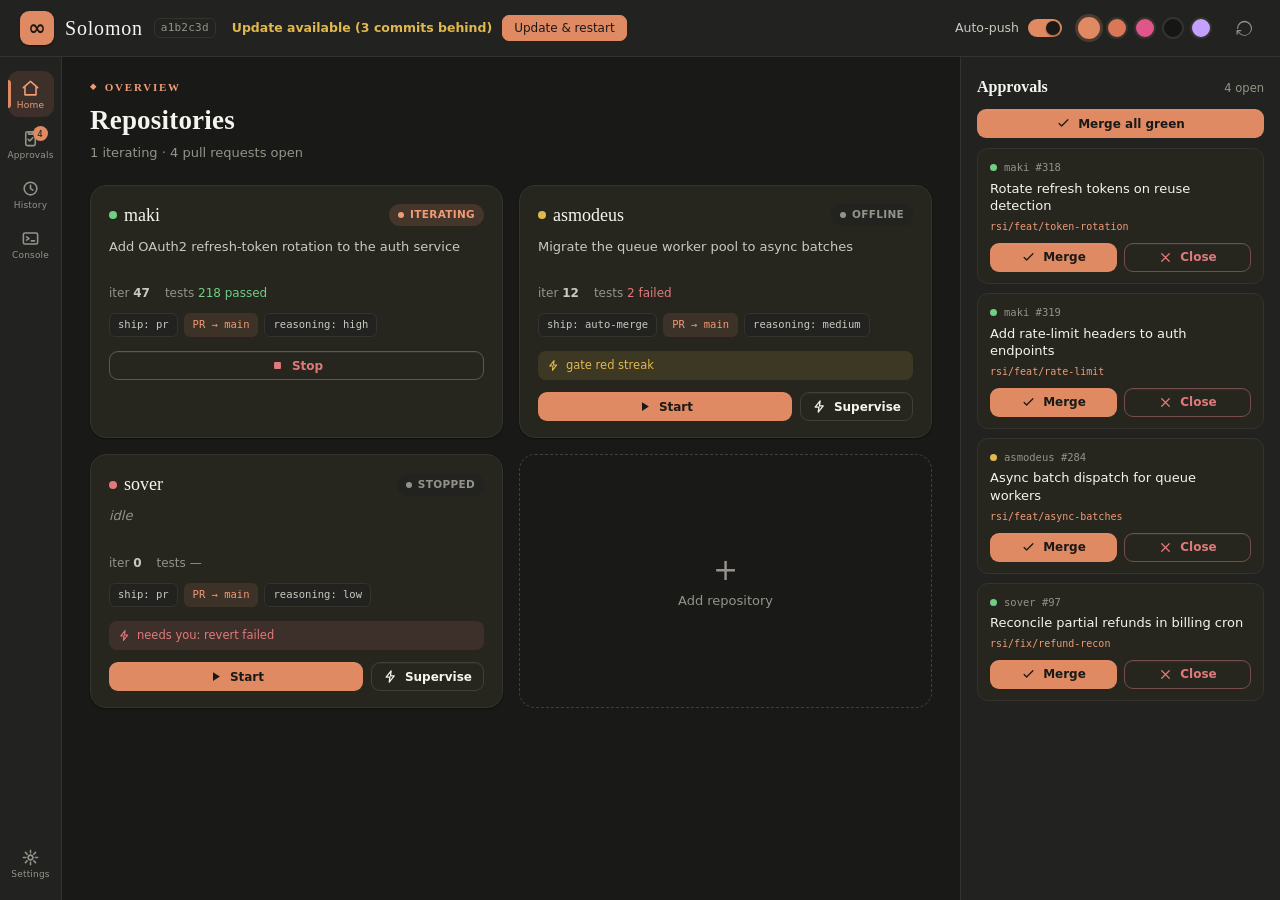
==== web/index.html @ 90e371c4 "feat: wire in-app source-rebuild updater into the dashboard Solomon already shipped updater.py / Sol" ====
<!DOCTYPE html>
<html lang="en">
<head>
  <meta charset="UTF-8" />
  <meta name="viewport" content="width=device-width, initial-scale=1.0" />
  <title>Solomon</title>
  <link rel="icon" href="assets/icon.png" />
  <link rel="stylesheet" href="styles.css" />
</head>
<body>
  <div id="app">
    <header class="topbar">
      <div class="brand">
        <span class="brand-mark">&#8734;</span>
        <span class="brand-name">Solomon</span>
        <span class="brand-ver" id="brandVer" title="Current version (git commit)"></span>
      </div>
      <div class="update-box" id="updateBox" hidden>
        <span class="update-msg" id="updateMsg">Up to date</span>
        <button class="update-btn" id="updateBtn" hidden>Update &amp; restart</button>
      </div>
      <div class="topbar-actions">
        <div class="ap-toggle">
          <span>Auto-push</span>
          <button class="switch" id="autoPush" title="Global auto-push gate" aria-label="Auto-push"><span class="knob"></span></button>
        </div>
        <div class="theme-row" id="themeRow"></div>
        <button class="icon-btn" id="refreshBtn" title="Refresh">
          <svg viewBox="0 0 256 256"><path fill="currentColor" d="M224 128a96 96 0 0 1-163.9 67.9L33.9 168H72a8 8 0 0 0 0-16H16a8 8 0 0 0-8 8v56a8 8 0 0 0 16 0v-36.7l27.1 27.1A112 112 0 1 0 16 128a8 8 0 0 0 16 0 96 96 0 0 1 192 0Z"/></svg>
        </button>
      </div>
    </header>

    <div class="shell" id="shell">
      <nav class="rail" id="rail"></nav>
      <main class="main" id="view">
        <div class="loading"><div class="spinner"></div>Loading Solomon…</div>
      </main>
      <aside class="dock" id="dock"></aside>
    </div>
  </div>
  <div class="toasts" id="toasts"></div>
  <script src="app.js"></script>
</body>
</html>
---- web/styles.css ----
/* Solomon — IDE-style control panel for cross-repo recursive self-improvement.
   Shares the Claude Design System tokens + 5 themes; brand mark is the infinity ∞. */
:root{
  --clay:#d97757; --clay-emph:#c6613f;
  --bg:#faf9f5; --bg-warm:#f0eee6; --card:#ffffff;
  --ink:#141413; --ink-2:#454442; --ink-3:#73726c;
  --line:#e7e6e1; --line-2:#dcdad2; --oncolor:#faf9f5;
  --success:#5db872; --warn:#d4a017; --danger:#c6613f;
  --r-sm:6px; --r:10px; --r-lg:16px;
  --shadow-sm:0 1px 2px 0 rgb(0 0 0 / .05);
  --shadow-md:0 4px 6px -1px rgb(0 0 0 / .08), 0 2px 4px -2px rgb(0 0 0 / .08);
  --shadow-lg:0 14px 28px -8px rgb(20 20 19 / .18), 0 4px 8px -4px rgb(20 20 19 / .1);
  --sans:ui-sans-serif, system-ui, -apple-system, "Segoe UI", Roboto, sans-serif;
  --serif:"Tiempos Headline","Hoefler Text","Iowan Old Style","Palatino Linotype",Palatino,Georgia,serif;
  --mono:ui-monospace,"Cascadia Code","Segoe UI Mono",Consolas,monospace;
  --ease:cubic-bezier(0,0,.2,1);
  --focus-ring:rgba(217,119,87,.16);
  --scrim:rgba(20,20,19,.34);
  --rail:62px; --dock:320px;
}
:root[data-theme="dark"]{
  --clay:#e08a63; --clay-emph:#ef9b76;
  --bg:#191917; --bg-warm:#222220; --card:#26261f;
  --ink:#f5f4ee; --ink-2:#cbc9bf; --ink-3:#959389;
  --line:#34332e; --line-2:#403f39; --oncolor:#191917;
  --success:#6fcf85; --warn:#e0b84d; --danger:#e07a7a;
  --focus-ring:rgba(224,138,99,.22); --scrim:rgba(0,0,0,.55);
  --shadow-sm:0 1px 2px 0 rgb(0 0 0 / .4);
  --shadow-md:0 4px 8px -2px rgb(0 0 0 / .5);
  --shadow-lg:0 16px 32px -10px rgb(0 0 0 / .6), 0 4px 10px -4px rgb(0 0 0 / .5);
}
:root[data-theme="sakura"]{
  --clay:#e0568a; --clay-emph:#cf3f78;
  --bg:#fff5f7; --bg-warm:#ffe7ee; --card:#ffffff;
  --ink:#3a2a30; --ink-2:#6b4a55; --ink-3:#9a7580;
  --line:#f6d8e0; --line-2:#efc6d3; --oncolor:#fff5f7;
  --success:#5db872; --warn:#d4a017; --danger:#d6457a;
  --focus-ring:rgba(224,86,138,.16); --scrim:rgba(58,42,48,.34);
}
:root[data-theme="ink"]{
  --clay:#161616; --clay-emph:#000000;
  --bg:#ffffff; --bg-warm:#f3f3f3; --card:#ffffff;
  --ink:#0a0a0a; --ink-2:#2b2b2b; --ink-3:#5f5f5f;
  --line:#d6d6d6; --line-2:#111111; --oncolor:#ffffff;
  --focus-ring:rgba(0,0,0,.18); --scrim:rgba(0,0,0,.42);
}
:root[data-theme="cyber"]{
  --clay:#c4a0ff; --clay-emph:#28f0ff;
  --bg:#0e0e16; --bg-warm:#15151f; --card:#181826;
  --ink:#e8e8f4; --ink-2:#b4befe; --ink-3:#7a7a9a;
  --line:#2a2a3c; --line-2:#3a3a54; --oncolor:#0e0e16;
  --success:#a6e3a1; --warn:#f9e2af; --danger:#f38ba8;
  --focus-ring:rgba(196,160,255,.28); --scrim:rgba(5,5,12,.6);
  --shadow-sm:0 1px 2px 0 rgb(0 0 0 / .5);
  --shadow-md:0 0 0 1px rgba(196,160,255,.12), 0 4px 10px -2px rgb(0 0 0 / .6);
  --shadow-lg:0 0 22px -4px rgba(196,160,255,.28), 0 14px 30px -10px rgb(0 0 0 / .7);
}

*{box-sizing:border-box}
html,body{margin:0;height:100%}
body{background:var(--bg); color:var(--ink); font-family:var(--sans); font-size:15px; line-height:1.5;
  -webkit-font-smoothing:antialiased; overflow:hidden}
button{font-family:inherit; cursor:pointer}
a{color:var(--clay); text-decoration:none}
a:hover{text-decoration:underline}
::-webkit-scrollbar{width:10px;height:10px}
::-webkit-scrollbar-thumb{background:var(--line-2); border-radius:20px; border:2px solid var(--bg)}
[hidden]{display:none !important}
#app{display:flex; flex-direction:column; height:100vh}

/* ---------- top bar ---------- */
.topbar{display:flex; align-items:center; justify-content:space-between; gap:16px;
  padding:11px 20px; border-bottom:1px solid var(--line); background:var(--bg-warm); flex:none}
.brand{display:flex; align-items:center; gap:11px}
.brand-mark{display:grid; place-items:center; width:34px; height:34px; border-radius:9px;
  background:var(--clay); color:var(--oncolor); font-size:21px; font-weight:600; line-height:1;
  box-shadow:var(--shadow-sm); font-family:var(--sans)}
.brand-name{font-family:var(--serif); font-size:20px; letter-spacing:.04em}
.brand-ver{font-family:var(--mono,monospace); font-size:11px; color:var(--ink-3); padding:1px 6px;
  border:1px solid var(--line); border-radius:6px; letter-spacing:.02em}
.brand-ver:empty{display:none}
.update-box{display:flex; align-items:center; gap:10px; margin-right:auto; font-size:12.5px; color:var(--ink-2)}
.update-box.avail .update-msg{color:var(--warn); font-weight:600}
.update-btn{font-size:12px; padding:5px 11px; border-radius:7px; border:1px solid var(--clay);
  background:var(--clay); color:var(--oncolor); cursor:pointer; transition:.15s var(--ease)}
.update-btn:hover{filter:brightness(1.06)}
.update-btn:disabled{opacity:.6; cursor:default}
.topbar-actions{display:flex; align-items:center; gap:16px}
.ap-toggle{display:flex; align-items:center; gap:9px; font-size:12.5px; color:var(--ink-2)}
.switch{width:34px; height:18px; border-radius:999px; background:var(--line-2); position:relative;
  transition:.16s var(--ease); border:none; padding:0}
.switch .knob{position:absolute; top:2px; left:2px; width:14px; height:14px; border-radius:50%;
  background:var(--card); transition:.16s var(--ease); box-shadow:var(--shadow-sm)}
.switch.on{background:var(--clay)}
.switch.on .knob{left:18px; background:var(--oncolor)}
.theme-row{display:flex; gap:6px}
.theme-chip{width:22px; height:22px; border-radius:50%; padding:0; border:2px solid var(--line);
  background:var(--sw,#888); transition:.15s var(--ease)}
.theme-chip:hover{transform:scale(1.08)}
.theme-chip.active{border-color:var(--clay); box-shadow:0 0 0 3px var(--focus-ring)}
.icon-btn{display:grid; place-items:center; width:32px; height:32px; border-radius:8px; border:1px solid transparent;
  background:transparent; color:var(--ink-3); transition:.15s var(--ease)}
.icon-btn:hover{color:var(--ink); background:var(--card); border-color:var(--line)}
.icon-btn svg{width:17px; height:17px}

/* ---------- shell: rail | main | dock ---------- */
.shell{flex:1; display:grid; grid-template-columns:var(--rail) minmax(0,1fr) var(--dock); min-height:0}
.shell.no-dock{grid-template-columns:var(--rail) minmax(0,1fr)}
.shell.no-dock .dock{display:none}

/* ---------- activity rail ---------- */
.rail{display:flex; flex-direction:column; align-items:center; gap:4px; padding:14px 0;
  background:var(--bg-warm); border-right:1px solid var(--line)}
.rail-item{position:relative; width:46px; height:46px; border-radius:11px; border:none; background:transparent;
  color:var(--ink-3); display:flex; flex-direction:column; align-items:center; justify-content:center; gap:2px;
  font-size:9px; letter-spacing:.02em; transition:.15s var(--ease)}
.rail-item svg{width:19px; height:19px}
.rail-item:hover{color:var(--ink); background:var(--card)}
.rail-item.active{color:var(--clay-emph); background:color-mix(in srgb, var(--clay) 14%, transparent)}
.rail-item.active::before{content:""; position:absolute; left:-0px; top:9px; bottom:9px; width:3px;
  border-radius:0 3px 3px 0; background:var(--clay)}
.rail-badge{position:absolute; top:5px; right:6px; min-width:15px; height:15px; padding:0 4px; border-radius:999px;
  background:var(--clay); color:var(--oncolor); font-family:var(--mono); font-size:9px; display:grid; place-items:center}
.rail-spacer{flex:1}

/* ---------- main / views ---------- */
.main{overflow-y:auto; padding:22px 28px 60px; position:relative}
.eyebrow{font-family:var(--serif); font-size:11px; font-weight:600; text-transform:uppercase;
  letter-spacing:.16em; color:var(--clay-emph); display:flex; align-items:center; gap:7px; margin:0 0 4px}
.eyebrow::before{content:"◆"; font-size:8px}
.view-title{font-family:var(--serif); font-size:27px; margin:0 0 3px; letter-spacing:.2px}
.view-sub{font-size:13px; color:var(--ink-3); margin:0 0 22px}
.loading{display:flex; align-items:center; gap:12px; color:var(--ink-3); padding:44px 0; justify-content:center}
.spinner{width:22px;height:22px;border-radius:50%;border:3px solid var(--line);border-top-color:var(--clay);
  animation:spin .8s linear infinite}
@keyframes spin{to{transform:rotate(360deg)}}
.empty{color:var(--ink-3); padding:30px 0; text-align:center}

/* ---------- repo cards ---------- */
.cards{display:grid; grid-template-columns:repeat(auto-fill, minmax(310px,1fr)); gap:16px}
.card{background:var(--card); border:1px solid var(--line); border-radius:var(--r-lg); padding:16px 18px;
  box-shadow:var(--shadow-sm); transition:.16s var(--ease); position:relative}
.card.clickable{cursor:pointer}
.card.clickable:hover{border-color:var(--line-2); box-shadow:var(--shadow-md); transform:translateY(-1px)}
.card-head{display:flex; align-items:center; justify-content:space-between; gap:10px; margin-bottom:9px}
.card-name{font-family:var(--serif); font-size:18px; display:flex; align-items:center; gap:7px}
.card-name .chev{color:var(--ink-3); font-size:13px}
.card-goal{font-size:13px; color:var(--ink-2); line-height:1.45; margin:0 0 13px; min-height:2.6em;
  display:-webkit-box; -webkit-line-clamp:2; -webkit-box-orient:vertical; overflow:hidden}
.card-goal.muted{color:var(--ink-3); font-style:italic}
.card-stats{display:flex; flex-wrap:wrap; gap:6px 15px; font-size:12px; color:var(--ink-3); margin-bottom:11px}
.card-stats b{color:var(--ink-2); font-variant-numeric:tabular-nums; font-weight:600}
.card-stats .green{color:var(--success)} .card-stats .red{color:var(--danger)}
.chips{display:flex; flex-wrap:wrap; gap:6px; margin-bottom:14px}
.chip{font-family:var(--mono); font-size:10.5px; padding:3px 8px; border-radius:6px; background:var(--bg-warm);
  color:var(--ink-2); border:1px solid var(--line); white-space:nowrap}
.chip.key{background:color-mix(in srgb, var(--clay) 12%, transparent); color:var(--clay-emph); border-color:transparent}
.card-foot{display:flex; gap:8px; align-items:center}
.add-card{display:flex; flex-direction:column; align-items:center; justify-content:center; gap:8px;
  border:1.5px dashed var(--line-2); background:transparent; color:var(--ink-3); border-radius:var(--r-lg);
  min-height:150px; cursor:pointer; transition:.15s var(--ease); font-size:13px}
.add-card:hover{border-color:var(--clay); color:var(--clay-emph)}
.add-card .plus{font-size:30px; line-height:1}

/* status pill */
.pill{font-size:10.5px; font-weight:600; padding:3px 9px; border-radius:999px; letter-spacing:.03em;
  text-transform:uppercase; display:inline-flex; align-items:center; gap:6px}
.pill::before{content:""; width:6px; height:6px; border-radius:50%; background:currentColor}
.pill.run{background:color-mix(in srgb, var(--clay) 16%, transparent); color:var(--clay-emph)}
.pill.slp{background:var(--bg-warm); color:var(--ink-3)}
.pill.err{background:color-mix(in srgb, var(--danger) 16%, transparent); color:var(--danger)}
.pill.grey{background:var(--bg-warm); color:var(--ink-3)}

/* ---------- buttons (refined, slightly inset) ---------- */
.btn{border:1px solid var(--line-2); background:var(--card); color:var(--ink); font-weight:550; font-size:13px;
  padding:8px 15px; border-radius:9px; transition:.13s var(--ease); display:inline-flex; align-items:center;
  justify-content:center; gap:7px; box-shadow:inset 0 1px 0 rgb(255 255 255 / .04)}
.btn svg{width:15px; height:15px}
.btn:hover:not(:disabled){border-color:var(--ink-3); background:var(--bg-warm)}
.btn:active:not(:disabled){transform:translateY(1px)}
.btn:disabled{opacity:.42; cursor:default}
.btn.accent{background:var(--clay); color:var(--oncolor); border-color:transparent}
.btn.accent:hover:not(:disabled){background:var(--clay-emph)}
.btn.danger{color:var(--danger); border-color:color-mix(in srgb, var(--danger) 38%, var(--line))}
.btn.danger:hover:not(:disabled){background:color-mix(in srgb, var(--danger) 12%, transparent)}
.btn.ghost{border-color:transparent; background:transparent; color:var(--ink-3)}
.btn.ghost:hover:not(:disabled){background:var(--bg-warm); color:var(--ink)}
.btn.sm{padding:6px 11px; font-size:12px}
.btn.grow{flex:1}

/* ---------- inputs ---------- */
.input,.select,.textarea{font-family:var(--sans); font-size:13px; color:var(--ink); background:var(--bg-warm);
  border:1px solid var(--line); border-radius:8px; padding:8px 11px; width:100%}
.input:focus,.select:focus,.textarea:focus{outline:none; border-color:var(--clay); box-shadow:0 0 0 3px var(--focus-ring)}
.textarea{font-family:var(--mono); font-size:12.5px; line-height:1.6; resize:vertical; min-height:240px}

/* ---------- approvals dock + rows ---------- */
.dock{border-left:1px solid var(--line); background:var(--bg-warm); display:flex; flex-direction:column; min-height:0}
.dock-head{display:flex; align-items:baseline; justify-content:space-between; padding:18px 16px 10px}
.dock-head h3{font-family:var(--serif); font-size:16px; margin:0}
.dock-head .count{font-size:11.5px; color:var(--ink-3)}
.dock-actions{padding:0 16px 10px}
.dock-list{overflow-y:auto; padding:0 16px 18px; display:flex; flex-direction:column; gap:9px}
.pr{background:var(--card); border:1px solid var(--line); border-radius:11px; padding:11px 12px}
.pr-top{display:flex; align-items:center; gap:7px; font-family:var(--mono); font-size:10.5px; color:var(--ink-3); margin-bottom:4px}
.check{width:7px; height:7px; border-radius:50%; flex:none}
.check.success{background:var(--success)} .check.pending{background:var(--warn)}
.check.failure{background:var(--danger)} .check.none{background:var(--ink-3)}
.pr-title{font-size:13px; color:var(--ink); line-height:1.35; margin-bottom:4px}
.pr-branch{font-family:var(--mono); font-size:10px; color:var(--clay-emph); margin-bottom:9px}
.pr-acts{display:flex; gap:7px}

/* ---------- approvals full view ---------- */
.appr-grid{display:grid; grid-template-columns:minmax(280px,360px) 1fr; gap:18px; align-items:start}
.appr-list{display:flex; flex-direction:column; gap:9px}
.appr-list .pr.sel{border-color:var(--clay); box-shadow:0 0 0 2px var(--focus-ring)}
.diff{background:var(--card); border:1px solid var(--line); border-radius:var(--r); overflow:hidden}
.diff-head{padding:10px 14px; border-bottom:1px solid var(--line); font-family:var(--mono); font-size:12px; color:var(--ink-2)}
.diff-body{font-family:var(--mono); font-size:12px; line-height:1.55; padding:10px 0; max-height:62vh; overflow:auto}
.diff-body .ln{padding:0 14px; white-space:pre-wrap; word-break:break-word}
.diff-body .add{background:color-mix(in srgb, var(--success) 14%, transparent); color:var(--ink)}
.diff-body .del{background:color-mix(in srgb, var(--danger) 14%, transparent); color:var(--ink)}
.diff-body .hh{color:var(--ink-3)}

/* ---------- history timeline + trend ---------- */
.trend{background:var(--card); border:1px solid var(--line); border-radius:var(--r); padding:14px 16px; margin-bottom:20px}
.trend h4{margin:0 0 10px; font-size:12px; color:var(--ink-3); text-transform:uppercase; letter-spacing:.08em; font-weight:600}
.timeline{display:flex; flex-direction:column; gap:2px}
.tl{display:flex; gap:13px; padding:9px 0; border-bottom:1px solid var(--line)}
.tl-dot{width:9px; height:9px; border-radius:50%; margin-top:5px; flex:none}
.tl-dot.shipped{background:var(--success)} .tl-dot.reverted{background:var(--danger)}
.tl-dot.noop{background:var(--ink-3)} .tl-dot.stopped{background:var(--warn)} .tl-dot.error{background:var(--danger)}
.tl-main{flex:1; min-width:0}
.tl-status{font-size:13px; color:var(--ink); font-weight:550; text-transform:capitalize}
.tl-sum{font-size:12px; color:var(--ink-3); margin-top:2px; line-height:1.45}
.tl-meta{font-family:var(--mono); font-size:10.5px; color:var(--ink-3); margin-top:4px; display:flex; gap:10px; flex-wrap:wrap}

/* ---------- console ---------- */
.console{background:#121211; border:1px solid var(--line); border-radius:var(--r); padding:14px 16px;
  font-family:var(--mono); font-size:12px; line-height:1.65; height:70vh; overflow:auto; position:relative}
:root[data-theme="ink"] .console,:root[data-theme="sakura"] .console{background:var(--bg-warm)}
.console .cl{color:var(--ink-2); white-space:pre-wrap; word-break:break-word}
.console-pick{margin-bottom:14px; max-width:280px}

/* ---------- settings ---------- */
.set-sec{background:var(--card); border:1px solid var(--line); border-radius:var(--r); padding:16px 18px; margin-bottom:16px; max-width:640px}
.set-sec h4{font-family:var(--serif); margin:0 0 4px; font-size:15px}
.set-sec p{font-size:12.5px; color:var(--ink-3); margin:0 0 13px}
.set-row{display:flex; gap:9px; align-items:center; margin-bottom:9px}
.set-row label{font-size:12.5px; color:var(--ink-2); width:130px; flex:none}

/* ---------- workspace drawer ---------- */
.ws-scrim{position:fixed; inset:0; background:var(--scrim); z-index:50; display:flex; justify-content:center;
  align-items:center; padding:4vh 4vw; animation:fade .16s var(--ease); backdrop-filter:blur(8px)}
@keyframes fade{from{opacity:0}to{opacity:1}}
.ws{background:var(--bg); width:92vw; max-width:1480px; height:88vh; display:flex; flex-direction:column;
  border:1px solid var(--line-2); border-radius:24px; overflow:hidden; box-shadow:var(--shadow-lg);
  animation:workspace-in .2s var(--ease)}
@keyframes workspace-in{from{transform:translateY(14px) scale(.985);opacity:.65}to{transform:none;opacity:1}}
.global-workspace .ws-body{padding:24px 28px 36px}
.app-test-grid{display:grid;grid-template-columns:minmax(0,1fr) 320px;gap:16px;min-height:480px}
.app-test-viewport{position:relative;background:#0b0b0b;border:1px solid var(--line);border-radius:14px;overflow:hidden;min-height:440px;display:grid;place-items:center}
.app-test-viewport img{width:100%;height:100%;object-fit:contain;display:block}
.app-test-cursor{position:absolute;width:16px;height:16px;border:2px solid var(--clay);border-radius:50%;transform:translate(-50%,-50%);pointer-events:none;box-shadow:0 0 0 5px color-mix(in srgb,var(--clay) 22%,transparent)}
.app-test-side{display:flex;flex-direction:column;gap:12px;min-width:0}
.app-test-meta,.app-test-events{background:var(--card);border:1px solid var(--line);border-radius:12px;padding:12px}
.app-test-events{font-family:var(--mono);font-size:11px;line-height:1.55;overflow:auto;max-height:410px}
@media(max-width:760px){.ws-scrim{padding:0}.ws{width:100vw;height:100vh;max-width:none;border-radius:0;border:none}.app-test-grid{grid-template-columns:1fr}.app-test-side{min-height:220px}}
.ws-head{display:flex; align-items:center; justify-content:space-between; gap:12px; padding:16px 20px; border-bottom:1px solid var(--line)}
.ws-title{font-family:var(--serif); font-size:20px; display:flex; align-items:center; gap:10px}
.ws-goal-wrap{padding:16px 20px; border-bottom:1px solid var(--line); background:var(--bg-warm)}
.ws-goal-k{font-family:var(--serif); font-size:10.5px; text-transform:uppercase; letter-spacing:.14em; color:var(--clay-emph); margin-bottom:5px}
.ws-goal{font-size:16px; color:var(--ink); line-height:1.4}
.ws-sub{font-family:var(--mono); font-size:11px; color:var(--ink-3); margin-top:7px; display:flex; flex-wrap:wrap; gap:4px 12px}
.ws-tabs{display:flex; gap:2px; padding:0 14px; border-bottom:1px solid var(--line); flex:none}
.ws-tab{border:none; background:transparent; color:var(--ink-3); font-size:12.5px; font-weight:550; padding:11px 12px;
  border-bottom:2px solid transparent; transition:.13s var(--ease)}
.ws-tab:hover{color:var(--ink)}
.ws-tab.active{color:var(--clay-emph); border-bottom-color:var(--clay)}
.ws-body{flex:1; overflow-y:auto; padding:18px 20px}
.ws-foot{display:flex; align-items:center; gap:9px; padding:13px 20px; border-top:1px solid var(--line); flex:none; flex-wrap:wrap}
.ws-foot .spacer{flex:1}
.cfg-grid{display:grid; grid-template-columns:1fr 1fr; gap:12px 14px}
.cfg-field{display:flex; flex-direction:column; gap:5px}
.cfg-field.full{grid-column:1 / -1}
.cfg-field label{font-size:11.5px; color:var(--ink-3); font-weight:600; text-transform:uppercase; letter-spacing:.05em}
.contract-note{font-size:12px; color:var(--ink-3); margin:0 0 10px}

/* ---------- command palette ---------- */
.palette-scrim{position:fixed; inset:0; background:var(--scrim); z-index:60; display:flex; justify-content:center; align-items:flex-start; padding-top:14vh}
.palette{width:min(560px,92vw); background:var(--card); border:1px solid var(--line-2); border-radius:var(--r-lg); box-shadow:var(--shadow-lg); overflow:hidden}
.palette input{width:100%; border:none; border-bottom:1px solid var(--line); background:transparent; color:var(--ink); font-size:15px; padding:15px 18px; outline:none}
.palette-list{max-height:50vh; overflow-y:auto; padding:6px}
.palette-item{display:flex; align-items:center; gap:10px; padding:9px 12px; border-radius:8px; font-size:13px; cursor:pointer; color:var(--ink-2)}
.palette-item .pk{font-family:var(--mono); font-size:10px; color:var(--ink-3); margin-left:auto}
.palette-item.sel,.palette-item:hover{background:var(--bg-warm); color:var(--ink)}

/* ---------- onboarding ---------- */
.onboard{max-width:560px; margin:30px auto; position:relative; z-index:1}
.onboard h2{font-family:var(--serif); font-size:24px; margin:0 0 6px}
.onboard p.lead{font-size:14px; color:var(--ink-3); margin:0 0 24px}
.step{display:flex; gap:14px; align-items:flex-start; background:var(--card); border:1px solid var(--line);
  border-radius:var(--r); padding:15px 17px; margin-bottom:12px}
.step.done{opacity:.6}
.step-num{width:26px; height:26px; border-radius:50%; flex:none; display:grid; place-items:center; font-size:13px; font-weight:600;
  background:color-mix(in srgb, var(--clay) 16%, transparent); color:var(--clay-emph)}
.step.done .step-num{background:var(--success); color:var(--oncolor)}
.step-main{flex:1}
.step-main h4{margin:0 0 3px; font-size:14px}
.step-main p{margin:0 0 10px; font-size:12.5px; color:var(--ink-3)}
.step-row{display:flex; gap:8px; align-items:center}
.watermark{position:absolute; right:2%; top:50%; transform:translateY(-50%); font-size:340px; line-height:1;
  color:var(--ink); opacity:.025; pointer-events:none; user-select:none; z-index:0; font-family:var(--sans)}

/* ---------- toasts ---------- */
.toasts{position:fixed; left:50%; bottom:26px; transform:translateX(-50%); z-index:80; display:flex; flex-direction:column; gap:8px; align-items:center}
.toast{background:var(--ink); color:var(--bg); font-size:13px; padding:10px 17px; border-radius:999px; box-shadow:var(--shadow-lg); animation:pop .22s var(--ease); max-width:80vw}
.toast.err{background:var(--danger); color:#fff}
.toast.ok{background:var(--success); color:var(--oncolor)}
@keyframes pop{from{transform:translateY(8px); opacity:0}to{transform:none; opacity:1}}

/* ---------- confirm dialog ---------- */
.confirm-scrim{position:fixed; inset:0; background:var(--scrim); z-index:70; display:grid; place-items:center}
.confirm{background:var(--card); border:1px solid var(--line-2); border-radius:var(--r-lg); box-shadow:var(--shadow-lg); padding:20px 22px; width:min(420px,92vw)}
.confirm h4{font-family:var(--serif); margin:0 0 8px; font-size:17px}
.confirm p{font-size:13px; color:var(--ink-2); margin:0 0 18px; line-height:1.5}
.confirm-acts{display:flex; gap:9px; justify-content:flex-end}

.banner{display:flex; align-items:center; gap:11px; padding:12px 16px; border-radius:var(--r); margin-bottom:16px;
  background:color-mix(in srgb, var(--warn) 13%, var(--card)); border:1px solid color-mix(in srgb, var(--warn) 38%, var(--line));
  color:var(--ink-2); font-size:13px}
.banner code{font-family:var(--mono); font-size:12px; background:var(--bg-warm); padding:2px 6px; border-radius:5px; color:var(--ink)}

/* ---------- supervisor health ---------- */
.hdot{display:inline-block; width:8px; height:8px; border-radius:50%; background:var(--ink-3); flex:none}
.hdot.ok{background:var(--success)}
.hdot.warn{background:var(--warn)}
.hdot.err{background:var(--danger)}
.pill.warn{background:color-mix(in srgb, var(--warn) 18%, transparent); color:var(--warn)}
.pill.ok{background:color-mix(in srgb, var(--success) 16%, transparent); color:var(--success)}
.sup-note{display:flex; align-items:center; gap:6px; font-size:11.5px; margin:0 0 12px; padding:6px 9px; border-radius:8px}
.sup-note svg{width:13px; height:13px; flex:none}
.sup-note.warn{background:color-mix(in srgb, var(--warn) 12%, transparent); color:var(--warn)}
.sup-note.err{background:color-mix(in srgb, var(--danger) 12%, transparent); color:var(--danger)}
.esc-banner{margin:0 20px; padding:13px 16px; border-radius:var(--r); background:color-mix(in srgb, var(--danger) 12%, var(--card)); border:1px solid color-mix(in srgb, var(--danger) 42%, var(--line))}
.esc-h{display:flex; align-items:center; gap:8px; font-weight:600; font-size:13.5px; color:var(--danger)}
.esc-ev{font-size:12.5px; color:var(--ink-2); margin:6px 0 8px}
.esc-steps{font-family:var(--mono); font-size:11.5px; background:var(--bg-warm); border:1px solid var(--line); border-radius:8px; padding:9px 11px; margin:0 0 10px; white-space:pre-wrap; color:var(--ink-2); overflow-x:auto}
.ai-fix{display:inline-flex; align-items:center; gap:5px; font-size:11.5px; color:var(--ink-3)}
.ai-fix input{accent-color:var(--clay)}
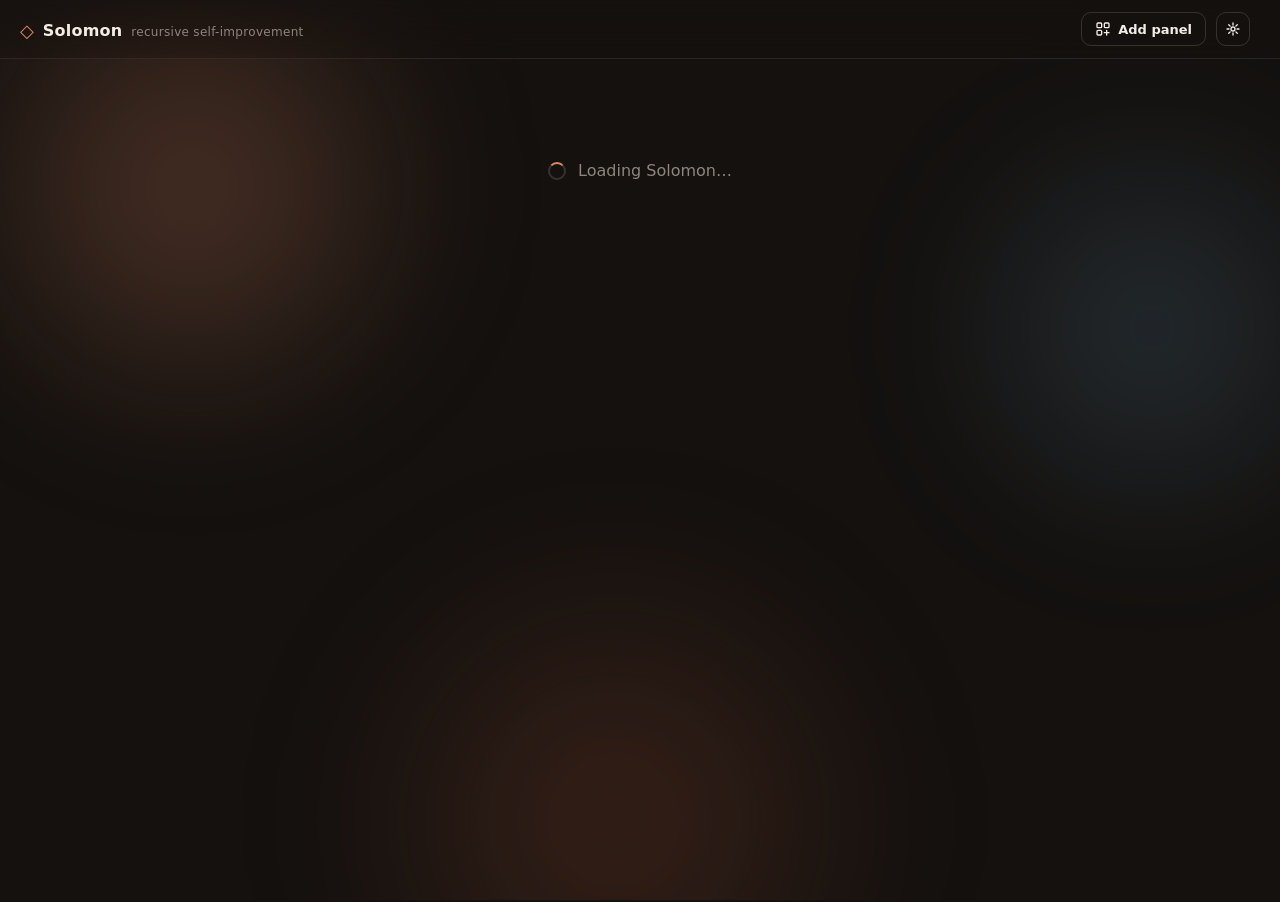
==== commit b9c2cd5c: "solomon: glassmorphic panel dashboard + stripped controls + pipeline token trim web/{index.html,app." ====
--- a/web/index.html
+++ b/web/index.html
@@ -1,5 +1,5 @@
 <!DOCTYPE html>
-<html lang="en">
+<html lang="en" data-theme="dusk">
 <head>
   <meta charset="UTF-8" />
   <meta name="viewport" content="width=device-width, initial-scale=1.0" />
@@ -8,38 +8,40 @@
   <link rel="stylesheet" href="styles.css" />
 </head>
 <body>
-  <div id="app">
-    <header class="topbar">
-      <div class="brand">
-        <span class="brand-mark">&#8734;</span>
-        <span class="brand-name">Solomon</span>
-        <span class="brand-ver" id="brandVer" title="Current version (git commit)"></span>
-      </div>
-      <div class="update-box" id="updateBox" hidden>
-        <span class="update-msg" id="updateMsg">Up to date</span>
-        <button class="update-btn" id="updateBtn" hidden>Update &amp; restart</button>
-      </div>
-      <div class="topbar-actions">
-        <div class="ap-toggle">
-          <span>Auto-push</span>
-          <button class="switch" id="autoPush" title="Global auto-push gate" aria-label="Auto-push"><span class="knob"></span></button>
-        </div>
-        <div class="theme-row" id="themeRow"></div>
-        <button class="icon-btn" id="refreshBtn" title="Refresh">
-          <svg viewBox="0 0 256 256"><path fill="currentColor" d="M224 128a96 96 0 0 1-163.9 67.9L33.9 168H72a8 8 0 0 0 0-16H16a8 8 0 0 0-8 8v56a8 8 0 0 0 16 0v-36.7l27.1 27.1A112 112 0 1 0 16 128a8 8 0 0 0 16 0 96 96 0 0 1 192 0Z"/></svg>
-        </button>
-      </div>
-    </header>
+  <!-- aurora backdrop: soft drifting glows behind the frosted glass -->
+  <div class="aurora" aria-hidden="true"><span></span><span></span><span></span></div>
 
-    <div class="shell" id="shell">
-      <nav class="rail" id="rail"></nav>
-      <main class="main" id="view">
-        <div class="loading"><div class="spinner"></div>Loading Solomon…</div>
-      </main>
-      <aside class="dock" id="dock"></aside>
+  <header class="topbar">
+    <div class="brand">
+      <span class="brand-mark">&#9671;</span>
+      <span class="brand-name">Solomon</span>
+      <span class="brand-sub">recursive self-improvement</span>
     </div>
-  </div>
-  <div class="toasts" id="toasts"></div>
+    <div class="topbar-actions">
+      <button id="addPanel" class="btn ghost" title="Add a panel to your workspace">
+        <svg viewBox="0 0 24 24" class="ic"><rect x="3" y="3" width="7" height="7" rx="1.5"/><rect x="14" y="3" width="7" height="7" rx="1.5"/><rect x="3" y="14" width="7" height="7" rx="1.5"/><path d="M17.5 14v7M14 17.5h7"/></svg>
+        <span>Add panel</span>
+      </button>
+      <button id="openSettings" class="btn ghost icon-only" title="Settings">
+        <svg viewBox="0 0 24 24" class="ic"><circle cx="12" cy="12" r="3"/><path d="M12 3v3M12 18v3M3 12h3M18 12h3M5.6 5.6l2.1 2.1M16.3 16.3l2.1 2.1M18.4 5.6l-2.1 2.1M7.7 16.3l-2.1 2.1"/></svg>
+      </button>
+      <span id="version" class="version" title="Solomon build"></span>
+    </div>
+  </header>
+
+  <main id="workspace" class="workspace">
+    <div class="boot"><div class="spinner"></div><span>Loading Solomon…</span></div>
+  </main>
+
+  <!-- add-panel popover -->
+  <div id="bento" class="bento hidden"></div>
+
+  <!-- settings slide-over -->
+  <div id="settingsScrim" class="scrim hidden"></div>
+  <aside id="settings" class="drawer hidden"></aside>
+
+  <div id="toasts" class="toasts"></div>
+
   <script src="app.js"></script>
 </body>
 </html>
--- a/web/styles.css
+++ b/web/styles.css
@@ -1,350 +1,281 @@
-/* Solomon — IDE-style control panel for cross-repo recursive self-improvement.
-   Shares the Claude Design System tokens + 5 themes; brand mark is the infinity ∞. */
-:root{
-  --clay:#d97757; --clay-emph:#c6613f;
-  --bg:#faf9f5; --bg-warm:#f0eee6; --card:#ffffff;
-  --ink:#141413; --ink-2:#454442; --ink-3:#73726c;
-  --line:#e7e6e1; --line-2:#dcdad2; --oncolor:#faf9f5;
-  --success:#5db872; --warn:#d4a017; --danger:#c6613f;
-  --r-sm:6px; --r:10px; --r-lg:16px;
-  --shadow-sm:0 1px 2px 0 rgb(0 0 0 / .05);
-  --shadow-md:0 4px 6px -1px rgb(0 0 0 / .08), 0 2px 4px -2px rgb(0 0 0 / .08);
-  --shadow-lg:0 14px 28px -8px rgb(20 20 19 / .18), 0 4px 8px -4px rgb(20 20 19 / .1);
-  --sans:ui-sans-serif, system-ui, -apple-system, "Segoe UI", Roboto, sans-serif;
-  --serif:"Tiempos Headline","Hoefler Text","Iowan Old Style","Palatino Linotype",Palatino,Georgia,serif;
-  --mono:ui-monospace,"Cascadia Code","Segoe UI Mono",Consolas,monospace;
-  --ease:cubic-bezier(0,0,.2,1);
-  --focus-ring:rgba(217,119,87,.16);
-  --scrim:rgba(20,20,19,.34);
-  --rail:62px; --dock:320px;
-}
-:root[data-theme="dark"]{
-  --clay:#e08a63; --clay-emph:#ef9b76;
-  --bg:#191917; --bg-warm:#222220; --card:#26261f;
-  --ink:#f5f4ee; --ink-2:#cbc9bf; --ink-3:#959389;
-  --line:#34332e; --line-2:#403f39; --oncolor:#191917;
-  --success:#6fcf85; --warn:#e0b84d; --danger:#e07a7a;
-  --focus-ring:rgba(224,138,99,.22); --scrim:rgba(0,0,0,.55);
-  --shadow-sm:0 1px 2px 0 rgb(0 0 0 / .4);
-  --shadow-md:0 4px 8px -2px rgb(0 0 0 / .5);
-  --shadow-lg:0 16px 32px -10px rgb(0 0 0 / .6), 0 4px 10px -4px rgb(0 0 0 / .5);
-}
-:root[data-theme="sakura"]{
-  --clay:#e0568a; --clay-emph:#cf3f78;
-  --bg:#fff5f7; --bg-warm:#ffe7ee; --card:#ffffff;
-  --ink:#3a2a30; --ink-2:#6b4a55; --ink-3:#9a7580;
-  --line:#f6d8e0; --line-2:#efc6d3; --oncolor:#fff5f7;
-  --success:#5db872; --warn:#d4a017; --danger:#d6457a;
-  --focus-ring:rgba(224,86,138,.16); --scrim:rgba(58,42,48,.34);
-}
-:root[data-theme="ink"]{
-  --clay:#161616; --clay-emph:#000000;
-  --bg:#ffffff; --bg-warm:#f3f3f3; --card:#ffffff;
-  --ink:#0a0a0a; --ink-2:#2b2b2b; --ink-3:#5f5f5f;
-  --line:#d6d6d6; --line-2:#111111; --oncolor:#ffffff;
-  --focus-ring:rgba(0,0,0,.18); --scrim:rgba(0,0,0,.42);
-}
-:root[data-theme="cyber"]{
-  --clay:#c4a0ff; --clay-emph:#28f0ff;
-  --bg:#0e0e16; --bg-warm:#15151f; --card:#181826;
-  --ink:#e8e8f4; --ink-2:#b4befe; --ink-3:#7a7a9a;
-  --line:#2a2a3c; --line-2:#3a3a54; --oncolor:#0e0e16;
-  --success:#a6e3a1; --warn:#f9e2af; --danger:#f38ba8;
-  --focus-ring:rgba(196,160,255,.28); --scrim:rgba(5,5,12,.6);
-  --shadow-sm:0 1px 2px 0 rgb(0 0 0 / .5);
-  --shadow-md:0 0 0 1px rgba(196,160,255,.12), 0 4px 10px -2px rgb(0 0 0 / .6);
-  --shadow-lg:0 0 22px -4px rgba(196,160,255,.28), 0 14px 30px -10px rgb(0 0 0 / .7);
-}
-
-*{box-sizing:border-box}
-html,body{margin:0;height:100%}
-body{background:var(--bg); color:var(--ink); font-family:var(--sans); font-size:15px; line-height:1.5;
-  -webkit-font-smoothing:antialiased; overflow:hidden}
-button{font-family:inherit; cursor:pointer}
-a{color:var(--clay); text-decoration:none}
-a:hover{text-decoration:underline}
-::-webkit-scrollbar{width:10px;height:10px}
-::-webkit-scrollbar-thumb{background:var(--line-2); border-radius:20px; border:2px solid var(--bg)}
-[hidden]{display:none !important}
-#app{display:flex; flex-direction:column; height:100vh}
-
-/* ---------- top bar ---------- */
-.topbar{display:flex; align-items:center; justify-content:space-between; gap:16px;
-  padding:11px 20px; border-bottom:1px solid var(--line); background:var(--bg-warm); flex:none}
-.brand{display:flex; align-items:center; gap:11px}
-.brand-mark{display:grid; place-items:center; width:34px; height:34px; border-radius:9px;
-  background:var(--clay); color:var(--oncolor); font-size:21px; font-weight:600; line-height:1;
-  box-shadow:var(--shadow-sm); font-family:var(--sans)}
-.brand-name{font-family:var(--serif); font-size:20px; letter-spacing:.04em}
-.brand-ver{font-family:var(--mono,monospace); font-size:11px; color:var(--ink-3); padding:1px 6px;
-  border:1px solid var(--line); border-radius:6px; letter-spacing:.02em}
-.brand-ver:empty{display:none}
-.update-box{display:flex; align-items:center; gap:10px; margin-right:auto; font-size:12.5px; color:var(--ink-2)}
-.update-box.avail .update-msg{color:var(--warn); font-weight:600}
-.update-btn{font-size:12px; padding:5px 11px; border-radius:7px; border:1px solid var(--clay);
-  background:var(--clay); color:var(--oncolor); cursor:pointer; transition:.15s var(--ease)}
-.update-btn:hover{filter:brightness(1.06)}
-.update-btn:disabled{opacity:.6; cursor:default}
-.topbar-actions{display:flex; align-items:center; gap:16px}
-.ap-toggle{display:flex; align-items:center; gap:9px; font-size:12.5px; color:var(--ink-2)}
-.switch{width:34px; height:18px; border-radius:999px; background:var(--line-2); position:relative;
-  transition:.16s var(--ease); border:none; padding:0}
-.switch .knob{position:absolute; top:2px; left:2px; width:14px; height:14px; border-radius:50%;
-  background:var(--card); transition:.16s var(--ease); box-shadow:var(--shadow-sm)}
-.switch.on{background:var(--clay)}
-.switch.on .knob{left:18px; background:var(--oncolor)}
-.theme-row{display:flex; gap:6px}
-.theme-chip{width:22px; height:22px; border-radius:50%; padding:0; border:2px solid var(--line);
-  background:var(--sw,#888); transition:.15s var(--ease)}
-.theme-chip:hover{transform:scale(1.08)}
-.theme-chip.active{border-color:var(--clay); box-shadow:0 0 0 3px var(--focus-ring)}
-.icon-btn{display:grid; place-items:center; width:32px; height:32px; border-radius:8px; border:1px solid transparent;
-  background:transparent; color:var(--ink-3); transition:.15s var(--ease)}
-.icon-btn:hover{color:var(--ink); background:var(--card); border-color:var(--line)}
-.icon-btn svg{width:17px; height:17px}
-
-/* ---------- shell: rail | main | dock ---------- */
-.shell{flex:1; display:grid; grid-template-columns:var(--rail) minmax(0,1fr) var(--dock); min-height:0}
-.shell.no-dock{grid-template-columns:var(--rail) minmax(0,1fr)}
-.shell.no-dock .dock{display:none}
-
-/* ---------- activity rail ---------- */
-.rail{display:flex; flex-direction:column; align-items:center; gap:4px; padding:14px 0;
-  background:var(--bg-warm); border-right:1px solid var(--line)}
-.rail-item{position:relative; width:46px; height:46px; border-radius:11px; border:none; background:transparent;
-  color:var(--ink-3); display:flex; flex-direction:column; align-items:center; justify-content:center; gap:2px;
-  font-size:9px; letter-spacing:.02em; transition:.15s var(--ease)}
-.rail-item svg{width:19px; height:19px}
-.rail-item:hover{color:var(--ink); background:var(--card)}
-.rail-item.active{color:var(--clay-emph); background:color-mix(in srgb, var(--clay) 14%, transparent)}
-.rail-item.active::before{content:""; position:absolute; left:-0px; top:9px; bottom:9px; width:3px;
-  border-radius:0 3px 3px 0; background:var(--clay)}
-.rail-badge{position:absolute; top:5px; right:6px; min-width:15px; height:15px; padding:0 4px; border-radius:999px;
-  background:var(--clay); color:var(--oncolor); font-family:var(--mono); font-size:9px; display:grid; place-items:center}
-.rail-spacer{flex:1}
-
-/* ---------- main / views ---------- */
-.main{overflow-y:auto; padding:22px 28px 60px; position:relative}
-.eyebrow{font-family:var(--serif); font-size:11px; font-weight:600; text-transform:uppercase;
-  letter-spacing:.16em; color:var(--clay-emph); display:flex; align-items:center; gap:7px; margin:0 0 4px}
-.eyebrow::before{content:"◆"; font-size:8px}
-.view-title{font-family:var(--serif); font-size:27px; margin:0 0 3px; letter-spacing:.2px}
-.view-sub{font-size:13px; color:var(--ink-3); margin:0 0 22px}
-.loading{display:flex; align-items:center; gap:12px; color:var(--ink-3); padding:44px 0; justify-content:center}
-.spinner{width:22px;height:22px;border-radius:50%;border:3px solid var(--line);border-top-color:var(--clay);
-  animation:spin .8s linear infinite}
-@keyframes spin{to{transform:rotate(360deg)}}
-.empty{color:var(--ink-3); padding:30px 0; text-align:center}
-
-/* ---------- repo cards ---------- */
-.cards{display:grid; grid-template-columns:repeat(auto-fill, minmax(310px,1fr)); gap:16px}
-.card{background:var(--card); border:1px solid var(--line); border-radius:var(--r-lg); padding:16px 18px;
-  box-shadow:var(--shadow-sm); transition:.16s var(--ease); position:relative}
-.card.clickable{cursor:pointer}
-.card.clickable:hover{border-color:var(--line-2); box-shadow:var(--shadow-md); transform:translateY(-1px)}
-.card-head{display:flex; align-items:center; justify-content:space-between; gap:10px; margin-bottom:9px}
-.card-name{font-family:var(--serif); font-size:18px; display:flex; align-items:center; gap:7px}
-.card-name .chev{color:var(--ink-3); font-size:13px}
-.card-goal{font-size:13px; color:var(--ink-2); line-height:1.45; margin:0 0 13px; min-height:2.6em;
-  display:-webkit-box; -webkit-line-clamp:2; -webkit-box-orient:vertical; overflow:hidden}
-.card-goal.muted{color:var(--ink-3); font-style:italic}
-.card-stats{display:flex; flex-wrap:wrap; gap:6px 15px; font-size:12px; color:var(--ink-3); margin-bottom:11px}
-.card-stats b{color:var(--ink-2); font-variant-numeric:tabular-nums; font-weight:600}
-.card-stats .green{color:var(--success)} .card-stats .red{color:var(--danger)}
-.chips{display:flex; flex-wrap:wrap; gap:6px; margin-bottom:14px}
-.chip{font-family:var(--mono); font-size:10.5px; padding:3px 8px; border-radius:6px; background:var(--bg-warm);
-  color:var(--ink-2); border:1px solid var(--line); white-space:nowrap}
-.chip.key{background:color-mix(in srgb, var(--clay) 12%, transparent); color:var(--clay-emph); border-color:transparent}
-.card-foot{display:flex; gap:8px; align-items:center}
-.add-card{display:flex; flex-direction:column; align-items:center; justify-content:center; gap:8px;
-  border:1.5px dashed var(--line-2); background:transparent; color:var(--ink-3); border-radius:var(--r-lg);
-  min-height:150px; cursor:pointer; transition:.15s var(--ease); font-size:13px}
-.add-card:hover{border-color:var(--clay); color:var(--clay-emph)}
-.add-card .plus{font-size:30px; line-height:1}
-
-/* status pill */
-.pill{font-size:10.5px; font-weight:600; padding:3px 9px; border-radius:999px; letter-spacing:.03em;
-  text-transform:uppercase; display:inline-flex; align-items:center; gap:6px}
-.pill::before{content:""; width:6px; height:6px; border-radius:50%; background:currentColor}
-.pill.run{background:color-mix(in srgb, var(--clay) 16%, transparent); color:var(--clay-emph)}
-.pill.slp{background:var(--bg-warm); color:var(--ink-3)}
-.pill.err{background:color-mix(in srgb, var(--danger) 16%, transparent); color:var(--danger)}
-.pill.grey{background:var(--bg-warm); color:var(--ink-3)}
-
-/* ---------- buttons (refined, slightly inset) ---------- */
-.btn{border:1px solid var(--line-2); background:var(--card); color:var(--ink); font-weight:550; font-size:13px;
-  padding:8px 15px; border-radius:9px; transition:.13s var(--ease); display:inline-flex; align-items:center;
-  justify-content:center; gap:7px; box-shadow:inset 0 1px 0 rgb(255 255 255 / .04)}
-.btn svg{width:15px; height:15px}
-.btn:hover:not(:disabled){border-color:var(--ink-3); background:var(--bg-warm)}
-.btn:active:not(:disabled){transform:translateY(1px)}
-.btn:disabled{opacity:.42; cursor:default}
-.btn.accent{background:var(--clay); color:var(--oncolor); border-color:transparent}
-.btn.accent:hover:not(:disabled){background:var(--clay-emph)}
-.btn.danger{color:var(--danger); border-color:color-mix(in srgb, var(--danger) 38%, var(--line))}
-.btn.danger:hover:not(:disabled){background:color-mix(in srgb, var(--danger) 12%, transparent)}
-.btn.ghost{border-color:transparent; background:transparent; color:var(--ink-3)}
-.btn.ghost:hover:not(:disabled){background:var(--bg-warm); color:var(--ink)}
-.btn.sm{padding:6px 11px; font-size:12px}
-.btn.grow{flex:1}
-
-/* ---------- inputs ---------- */
-.input,.select,.textarea{font-family:var(--sans); font-size:13px; color:var(--ink); background:var(--bg-warm);
-  border:1px solid var(--line); border-radius:8px; padding:8px 11px; width:100%}
-.input:focus,.select:focus,.textarea:focus{outline:none; border-color:var(--clay); box-shadow:0 0 0 3px var(--focus-ring)}
-.textarea{font-family:var(--mono); font-size:12.5px; line-height:1.6; resize:vertical; min-height:240px}
-
-/* ---------- approvals dock + rows ---------- */
-.dock{border-left:1px solid var(--line); background:var(--bg-warm); display:flex; flex-direction:column; min-height:0}
-.dock-head{display:flex; align-items:baseline; justify-content:space-between; padding:18px 16px 10px}
-.dock-head h3{font-family:var(--serif); font-size:16px; margin:0}
-.dock-head .count{font-size:11.5px; color:var(--ink-3)}
-.dock-actions{padding:0 16px 10px}
-.dock-list{overflow-y:auto; padding:0 16px 18px; display:flex; flex-direction:column; gap:9px}
-.pr{background:var(--card); border:1px solid var(--line); border-radius:11px; padding:11px 12px}
-.pr-top{display:flex; align-items:center; gap:7px; font-family:var(--mono); font-size:10.5px; color:var(--ink-3); margin-bottom:4px}
-.check{width:7px; height:7px; border-radius:50%; flex:none}
-.check.success{background:var(--success)} .check.pending{background:var(--warn)}
-.check.failure{background:var(--danger)} .check.none{background:var(--ink-3)}
-.pr-title{font-size:13px; color:var(--ink); line-height:1.35; margin-bottom:4px}
-.pr-branch{font-family:var(--mono); font-size:10px; color:var(--clay-emph); margin-bottom:9px}
-.pr-acts{display:flex; gap:7px}
-
-/* ---------- approvals full view ---------- */
-.appr-grid{display:grid; grid-template-columns:minmax(280px,360px) 1fr; gap:18px; align-items:start}
-.appr-list{display:flex; flex-direction:column; gap:9px}
-.appr-list .pr.sel{border-color:var(--clay); box-shadow:0 0 0 2px var(--focus-ring)}
-.diff{background:var(--card); border:1px solid var(--line); border-radius:var(--r); overflow:hidden}
-.diff-head{padding:10px 14px; border-bottom:1px solid var(--line); font-family:var(--mono); font-size:12px; color:var(--ink-2)}
-.diff-body{font-family:var(--mono); font-size:12px; line-height:1.55; padding:10px 0; max-height:62vh; overflow:auto}
-.diff-body .ln{padding:0 14px; white-space:pre-wrap; word-break:break-word}
-.diff-body .add{background:color-mix(in srgb, var(--success) 14%, transparent); color:var(--ink)}
-.diff-body .del{background:color-mix(in srgb, var(--danger) 14%, transparent); color:var(--ink)}
-.diff-body .hh{color:var(--ink-3)}
-
-/* ---------- history timeline + trend ---------- */
-.trend{background:var(--card); border:1px solid var(--line); border-radius:var(--r); padding:14px 16px; margin-bottom:20px}
-.trend h4{margin:0 0 10px; font-size:12px; color:var(--ink-3); text-transform:uppercase; letter-spacing:.08em; font-weight:600}
-.timeline{display:flex; flex-direction:column; gap:2px}
-.tl{display:flex; gap:13px; padding:9px 0; border-bottom:1px solid var(--line)}
-.tl-dot{width:9px; height:9px; border-radius:50%; margin-top:5px; flex:none}
-.tl-dot.shipped{background:var(--success)} .tl-dot.reverted{background:var(--danger)}
-.tl-dot.noop{background:var(--ink-3)} .tl-dot.stopped{background:var(--warn)} .tl-dot.error{background:var(--danger)}
-.tl-main{flex:1; min-width:0}
-.tl-status{font-size:13px; color:var(--ink); font-weight:550; text-transform:capitalize}
-.tl-sum{font-size:12px; color:var(--ink-3); margin-top:2px; line-height:1.45}
-.tl-meta{font-family:var(--mono); font-size:10.5px; color:var(--ink-3); margin-top:4px; display:flex; gap:10px; flex-wrap:wrap}
-
-/* ---------- console ---------- */
-.console{background:#121211; border:1px solid var(--line); border-radius:var(--r); padding:14px 16px;
-  font-family:var(--mono); font-size:12px; line-height:1.65; height:70vh; overflow:auto; position:relative}
-:root[data-theme="ink"] .console,:root[data-theme="sakura"] .console{background:var(--bg-warm)}
-.console .cl{color:var(--ink-2); white-space:pre-wrap; word-break:break-word}
-.console-pick{margin-bottom:14px; max-width:280px}
-
-/* ---------- settings ---------- */
-.set-sec{background:var(--card); border:1px solid var(--line); border-radius:var(--r); padding:16px 18px; margin-bottom:16px; max-width:640px}
-.set-sec h4{font-family:var(--serif); margin:0 0 4px; font-size:15px}
-.set-sec p{font-size:12.5px; color:var(--ink-3); margin:0 0 13px}
-.set-row{display:flex; gap:9px; align-items:center; margin-bottom:9px}
-.set-row label{font-size:12.5px; color:var(--ink-2); width:130px; flex:none}
-
-/* ---------- workspace drawer ---------- */
-.ws-scrim{position:fixed; inset:0; background:var(--scrim); z-index:50; display:flex; justify-content:center;
-  align-items:center; padding:4vh 4vw; animation:fade .16s var(--ease); backdrop-filter:blur(8px)}
-@keyframes fade{from{opacity:0}to{opacity:1}}
-.ws{background:var(--bg); width:92vw; max-width:1480px; height:88vh; display:flex; flex-direction:column;
-  border:1px solid var(--line-2); border-radius:24px; overflow:hidden; box-shadow:var(--shadow-lg);
-  animation:workspace-in .2s var(--ease)}
-@keyframes workspace-in{from{transform:translateY(14px) scale(.985);opacity:.65}to{transform:none;opacity:1}}
-.global-workspace .ws-body{padding:24px 28px 36px}
-.app-test-grid{display:grid;grid-template-columns:minmax(0,1fr) 320px;gap:16px;min-height:480px}
-.app-test-viewport{position:relative;background:#0b0b0b;border:1px solid var(--line);border-radius:14px;overflow:hidden;min-height:440px;display:grid;place-items:center}
-.app-test-viewport img{width:100%;height:100%;object-fit:contain;display:block}
-.app-test-cursor{position:absolute;width:16px;height:16px;border:2px solid var(--clay);border-radius:50%;transform:translate(-50%,-50%);pointer-events:none;box-shadow:0 0 0 5px color-mix(in srgb,var(--clay) 22%,transparent)}
-.app-test-side{display:flex;flex-direction:column;gap:12px;min-width:0}
-.app-test-meta,.app-test-events{background:var(--card);border:1px solid var(--line);border-radius:12px;padding:12px}
-.app-test-events{font-family:var(--mono);font-size:11px;line-height:1.55;overflow:auto;max-height:410px}
-@media(max-width:760px){.ws-scrim{padding:0}.ws{width:100vw;height:100vh;max-width:none;border-radius:0;border:none}.app-test-grid{grid-template-columns:1fr}.app-test-side{min-height:220px}}
-.ws-head{display:flex; align-items:center; justify-content:space-between; gap:12px; padding:16px 20px; border-bottom:1px solid var(--line)}
-.ws-title{font-family:var(--serif); font-size:20px; display:flex; align-items:center; gap:10px}
-.ws-goal-wrap{padding:16px 20px; border-bottom:1px solid var(--line); background:var(--bg-warm)}
-.ws-goal-k{font-family:var(--serif); font-size:10.5px; text-transform:uppercase; letter-spacing:.14em; color:var(--clay-emph); margin-bottom:5px}
-.ws-goal{font-size:16px; color:var(--ink); line-height:1.4}
-.ws-sub{font-family:var(--mono); font-size:11px; color:var(--ink-3); margin-top:7px; display:flex; flex-wrap:wrap; gap:4px 12px}
-.ws-tabs{display:flex; gap:2px; padding:0 14px; border-bottom:1px solid var(--line); flex:none}
-.ws-tab{border:none; background:transparent; color:var(--ink-3); font-size:12.5px; font-weight:550; padding:11px 12px;
-  border-bottom:2px solid transparent; transition:.13s var(--ease)}
-.ws-tab:hover{color:var(--ink)}
-.ws-tab.active{color:var(--clay-emph); border-bottom-color:var(--clay)}
-.ws-body{flex:1; overflow-y:auto; padding:18px 20px}
-.ws-foot{display:flex; align-items:center; gap:9px; padding:13px 20px; border-top:1px solid var(--line); flex:none; flex-wrap:wrap}
-.ws-foot .spacer{flex:1}
-.cfg-grid{display:grid; grid-template-columns:1fr 1fr; gap:12px 14px}
-.cfg-field{display:flex; flex-direction:column; gap:5px}
-.cfg-field.full{grid-column:1 / -1}
-.cfg-field label{font-size:11.5px; color:var(--ink-3); font-weight:600; text-transform:uppercase; letter-spacing:.05em}
-.contract-note{font-size:12px; color:var(--ink-3); margin:0 0 10px}
-
-/* ---------- command palette ---------- */
-.palette-scrim{position:fixed; inset:0; background:var(--scrim); z-index:60; display:flex; justify-content:center; align-items:flex-start; padding-top:14vh}
-.palette{width:min(560px,92vw); background:var(--card); border:1px solid var(--line-2); border-radius:var(--r-lg); box-shadow:var(--shadow-lg); overflow:hidden}
-.palette input{width:100%; border:none; border-bottom:1px solid var(--line); background:transparent; color:var(--ink); font-size:15px; padding:15px 18px; outline:none}
-.palette-list{max-height:50vh; overflow-y:auto; padding:6px}
-.palette-item{display:flex; align-items:center; gap:10px; padding:9px 12px; border-radius:8px; font-size:13px; cursor:pointer; color:var(--ink-2)}
-.palette-item .pk{font-family:var(--mono); font-size:10px; color:var(--ink-3); margin-left:auto}
-.palette-item.sel,.palette-item:hover{background:var(--bg-warm); color:var(--ink)}
-
-/* ---------- onboarding ---------- */
-.onboard{max-width:560px; margin:30px auto; position:relative; z-index:1}
-.onboard h2{font-family:var(--serif); font-size:24px; margin:0 0 6px}
-.onboard p.lead{font-size:14px; color:var(--ink-3); margin:0 0 24px}
-.step{display:flex; gap:14px; align-items:flex-start; background:var(--card); border:1px solid var(--line);
-  border-radius:var(--r); padding:15px 17px; margin-bottom:12px}
-.step.done{opacity:.6}
-.step-num{width:26px; height:26px; border-radius:50%; flex:none; display:grid; place-items:center; font-size:13px; font-weight:600;
-  background:color-mix(in srgb, var(--clay) 16%, transparent); color:var(--clay-emph)}
-.step.done .step-num{background:var(--success); color:var(--oncolor)}
-.step-main{flex:1}
-.step-main h4{margin:0 0 3px; font-size:14px}
-.step-main p{margin:0 0 10px; font-size:12.5px; color:var(--ink-3)}
-.step-row{display:flex; gap:8px; align-items:center}
-.watermark{position:absolute; right:2%; top:50%; transform:translateY(-50%); font-size:340px; line-height:1;
-  color:var(--ink); opacity:.025; pointer-events:none; user-select:none; z-index:0; font-family:var(--sans)}
+/* Solomon — glassmorphic control surface for recursive self-improvement.
+   One refined dusk theme: warm Claude clay accent over frosted glass + aurora.
+   Vanilla CSS, no framework, no build step. */
+
+:root {
+  --clay: #e08a63;
+  --clay-bright: #f0a182;
+  --clay-deep: #c6613f;
+
+  --bg-0: #14110f;          /* deepest */
+  --bg-1: #1b1714;
+  --ink: #f2ede7;
+  --ink-2: #c6bfb6;
+  --ink-3: #8d857b;
+
+  /* glass surfaces */
+  --glass: rgba(38, 32, 28, 0.55);
+  --glass-2: rgba(54, 46, 40, 0.5);
+  --glass-hi: rgba(255, 255, 255, 0.06);
+  --stroke: rgba(255, 255, 255, 0.09);
+  --stroke-2: rgba(255, 255, 255, 0.14);
+
+  --ok: #6fcf85;
+  --warn: #e6bd5c;
+  --err: #e87f74;
+  --sleep: #7bb6e0;
+
+  --r: 10px;
+  --r-lg: 18px;
+  --r-xl: 24px;
+  --blur: blur(22px) saturate(135%);
+  --ease: cubic-bezier(.22, .61, .36, 1);
+  --sans: ui-sans-serif, system-ui, -apple-system, "Segoe UI", Inter, Roboto, sans-serif;
+  --mono: ui-monospace, "Cascadia Code", "Segoe UI Mono", Consolas, monospace;
+  --shadow: 0 18px 40px -18px rgba(0, 0, 0, .7), 0 2px 8px -4px rgba(0, 0, 0, .5);
+}
+
+* { box-sizing: border-box; }
+html, body { height: 100%; margin: 0; }
+body {
+  font-family: var(--sans);
+  color: var(--ink);
+  background: var(--bg-0);
+  overflow: hidden;
+  -webkit-font-smoothing: antialiased;
+}
+
+/* ---------- aurora backdrop ---------- */
+.aurora { position: fixed; inset: 0; z-index: 0; overflow: hidden; pointer-events: none; }
+.aurora span {
+  position: absolute; border-radius: 50%; filter: blur(70px); opacity: .55;
+  animation: drift 26s var(--ease) infinite alternate;
+}
+.aurora span:nth-child(1) { width: 46vw; height: 46vw; left: -8vw; top: -12vh;
+  background: radial-gradient(circle, rgba(224,138,99,.55), transparent 65%); }
+.aurora span:nth-child(2) { width: 40vw; height: 40vw; right: -10vw; top: 8vh;
+  background: radial-gradient(circle, rgba(123,182,224,.35), transparent 65%); animation-delay: -8s; }
+.aurora span:nth-child(3) { width: 52vw; height: 52vw; left: 22vw; bottom: -28vh;
+  background: radial-gradient(circle, rgba(198,97,63,.4), transparent 65%); animation-delay: -16s; }
+@keyframes drift {
+  from { transform: translate3d(0,0,0) scale(1); }
+  to   { transform: translate3d(6vw,5vh,0) scale(1.18); }
+}
+
+/* ---------- topbar ---------- */
+.topbar {
+  position: relative; z-index: 5;
+  display: flex; align-items: center; gap: 18px;
+  padding: 12px 20px;
+  background: linear-gradient(180deg, rgba(20,17,15,.7), rgba(20,17,15,.25));
+  backdrop-filter: var(--blur); -webkit-backdrop-filter: var(--blur);
+  border-bottom: 1px solid var(--stroke);
+}
+.brand { display: flex; align-items: baseline; gap: 9px; }
+.brand-mark { color: var(--clay); font-size: 18px; transform: translateY(1px); }
+.brand-name { font-weight: 650; letter-spacing: .2px; font-size: 16px; }
+.brand-sub { color: var(--ink-3); font-size: 12px; letter-spacing: .3px; }
+.topbar-actions { margin-left: auto; display: flex; align-items: center; gap: 10px; }
+.version { color: var(--ink-3); font-family: var(--mono); font-size: 11px; }
+
+/* ---------- workspace ---------- */
+.workspace {
+  position: relative; z-index: 1;
+  height: calc(100vh - 57px);
+  overflow-y: auto;
+  padding: 22px;
+  display: grid;
+  grid-template-columns: repeat(auto-fill, minmax(380px, 1fr));
+  grid-auto-rows: min-content;
+  gap: 20px;
+  align-content: start;
+}
+.workspace::-webkit-scrollbar { width: 10px; }
+.workspace::-webkit-scrollbar-thumb { background: var(--stroke-2); border-radius: 8px; }
+
+.boot { grid-column: 1 / -1; display: flex; gap: 12px; align-items: center; justify-content: center;
+  color: var(--ink-3); padding: 80px 0; }
+.empty { grid-column: 1 / -1; text-align: center; color: var(--ink-3); padding: 12vh 0; }
+.empty h2 { color: var(--ink-2); font-weight: 600; margin: 0 0 6px; }
+.empty p { margin: 0 0 20px; }
+
+/* ---------- panel (glass card) ---------- */
+.panel {
+  background: var(--glass);
+  backdrop-filter: var(--blur); -webkit-backdrop-filter: var(--blur);
+  border: 1px solid var(--stroke);
+  border-radius: var(--r-xl);
+  box-shadow: var(--shadow);
+  overflow: hidden;
+  display: flex; flex-direction: column;
+  animation: rise .42s var(--ease) both;
+  transition: border-color .2s, transform .2s, box-shadow .2s;
+}
+.panel.span2 { grid-column: span 2; }
+.panel:hover { border-color: var(--stroke-2); }
+.panel.dragging { opacity: .55; transform: scale(.985); }
+.panel.dragover { border-color: var(--clay); box-shadow: 0 0 0 2px rgba(224,138,99,.35), var(--shadow); }
+@keyframes rise { from { opacity: 0; transform: translateY(14px) scale(.98); } to { opacity: 1; transform: none; } }
+
+.panel-head {
+  display: flex; align-items: center; gap: 10px;
+  padding: 13px 15px;
+  background: linear-gradient(180deg, var(--glass-hi), transparent);
+  border-bottom: 1px solid var(--stroke);
+  cursor: grab; user-select: none;
+}
+.panel-head:active { cursor: grabbing; }
+.panel-title { font-weight: 600; font-size: 13.5px; letter-spacing: .2px; display: flex; align-items: center; gap: 8px; }
+.panel-title .dot-grip { color: var(--ink-3); display: flex; }
+.panel-head .head-tools { margin-left: auto; display: flex; align-items: center; gap: 6px; }
+.panel-body { padding: 14px 15px; overflow: auto; }
+.panel-body.tight { padding: 8px; }
+
+/* span toggle + close */
+.head-btn {
+  display: inline-flex; align-items: center; justify-content: center;
+  width: 26px; height: 26px; border-radius: 8px;
+  background: transparent; border: 1px solid transparent; color: var(--ink-3);
+  cursor: pointer; transition: .15s;
+}
+.head-btn:hover { background: var(--glass-hi); color: var(--ink); border-color: var(--stroke); }
+.head-btn .ic { width: 15px; height: 15px; }
+
+/* ---------- generic controls ---------- */
+.ic { width: 16px; height: 16px; fill: none; stroke: currentColor; stroke-width: 2;
+  stroke-linecap: round; stroke-linejoin: round; }
+.btn {
+  display: inline-flex; align-items: center; gap: 7px;
+  font: inherit; font-size: 13px; font-weight: 550;
+  padding: 8px 13px; border-radius: var(--r);
+  border: 1px solid var(--stroke-2); color: var(--ink);
+  background: var(--glass-hi); cursor: pointer; transition: .16s var(--ease);
+}
+.btn:hover { background: rgba(255,255,255,.1); transform: translateY(-1px); }
+.btn:active { transform: translateY(0); }
+.btn .ic { width: 16px; height: 16px; }
+.btn.ghost { background: transparent; }
+.btn.ghost:hover { background: var(--glass-hi); }
+.btn.icon-only { padding: 8px; }
+.btn.primary { background: linear-gradient(180deg, var(--clay-bright), var(--clay)); color: #2a160d;
+  border-color: transparent; font-weight: 650; box-shadow: 0 6px 16px -8px rgba(224,138,99,.8); }
+.btn.primary:hover { background: linear-gradient(180deg, var(--clay-bright), var(--clay-deep)); }
+.btn.danger:hover { border-color: var(--err); color: var(--err); }
+.btn.sm { padding: 5px 10px; font-size: 12px; }
+.btn:disabled { opacity: .5; cursor: default; transform: none; }
+
+.field { display: flex; flex-direction: column; gap: 4px; }
+.field label { font-size: 10.5px; text-transform: uppercase; letter-spacing: .7px; color: var(--ink-3); font-weight: 600; }
+select, input[type=text], input[type=password] {
+  font: inherit; font-size: 12.5px; color: var(--ink);
+  background: rgba(0,0,0,.22); border: 1px solid var(--stroke);
+  border-radius: 9px; padding: 7px 9px; width: 100%;
+  transition: .15s; appearance: none;
+}
+select { background-image: url("data:image/svg+xml,%3Csvg xmlns='http://www.w3.org/2000/svg' width='12' height='12' fill='none' stroke='%238d857b' stroke-width='2' stroke-linecap='round'%3E%3Cpath d='M3 5l3 3 3-3'/%3E%3C/svg%3E");
+  background-repeat: no-repeat; background-position: right 9px center; padding-right: 26px; cursor: pointer; }
+select:focus, input:focus { outline: none; border-color: var(--clay); box-shadow: 0 0 0 3px rgba(224,138,99,.18); }
+select option { background: #1b1714; color: var(--ink); }
+
+/* switch */
+.switch { position: relative; width: 40px; height: 22px; border-radius: 22px; border: 1px solid var(--stroke-2);
+  background: rgba(0,0,0,.3); cursor: pointer; transition: .2s; padding: 0; }
+.switch .knob { position: absolute; top: 2px; left: 2px; width: 16px; height: 16px; border-radius: 50%;
+  background: var(--ink-2); transition: .2s var(--ease); }
+.switch.on { background: var(--clay); border-color: transparent; }
+.switch.on .knob { left: 20px; background: #2a160d; }
+
+/* ---------- loop control panel ---------- */
+.loop { border: 1px solid var(--stroke); border-radius: var(--r-lg); padding: 12px; margin-bottom: 12px;
+  background: rgba(0,0,0,.16); transition: .2s; }
+.loop:last-child { margin-bottom: 0; }
+.loop:hover { border-color: var(--stroke-2); }
+.loop-top { display: flex; align-items: center; gap: 10px; margin-bottom: 11px; }
+.loop-name { font-weight: 600; font-size: 14px; }
+.loop-meta { color: var(--ink-3); font-size: 11.5px; font-family: var(--mono); }
+.loop-top .spacer { margin-left: auto; }
+
+.grid2 { display: grid; grid-template-columns: 1fr 1fr; gap: 9px; }
+.grid2 .wide { grid-column: 1 / -1; }
+
+/* status dot */
+.dot { width: 9px; height: 9px; border-radius: 50%; background: var(--ink-3); flex: none; box-shadow: 0 0 0 0 transparent; }
+.dot.run { background: var(--ok); animation: pulse 1.8s infinite; }
+.dot.sleep { background: var(--sleep); }
+.dot.err { background: var(--err); }
+.dot.idle, .dot.grey { background: var(--ink-3); }
+@keyframes pulse { 0% { box-shadow: 0 0 0 0 rgba(111,207,133,.5); } 70% { box-shadow: 0 0 0 7px rgba(111,207,133,0); } 100% { box-shadow: 0 0 0 0 transparent; } }
+.pill { font-size: 11px; color: var(--ink-2); }
+
+/* ---------- activity / log panel ---------- */
+.log {
+  font-family: var(--mono); font-size: 11.5px; line-height: 1.6; color: var(--ink-2);
+  background: rgba(0,0,0,.32); border: 1px solid var(--stroke); border-radius: var(--r);
+  padding: 11px 12px; height: 280px; overflow: auto; white-space: pre-wrap; word-break: break-word;
+}
+.log::-webkit-scrollbar { width: 8px; } .log::-webkit-scrollbar-thumb { background: var(--stroke-2); border-radius: 8px; }
+.act-head { display: flex; align-items: center; gap: 9px; margin-bottom: 10px; }
+.act-head select { width: auto; min-width: 130px; }
+
+/* ---------- approvals panel ---------- */
+.pr { display: flex; align-items: center; gap: 10px; padding: 11px 12px; border: 1px solid var(--stroke);
+  border-radius: var(--r); margin-bottom: 9px; background: rgba(0,0,0,.16); transition: .15s; }
+.pr:hover { border-color: var(--stroke-2); }
+.pr-main { min-width: 0; }
+.pr-title { font-size: 13px; font-weight: 550; white-space: nowrap; overflow: hidden; text-overflow: ellipsis; }
+.pr-sub { color: var(--ink-3); font-size: 11px; font-family: var(--mono); }
+.pr .spacer { margin-left: auto; }
+.muted { color: var(--ink-3); font-size: 12.5px; }
+
+/* ---------- bento popover ---------- */
+.bento {
+  position: fixed; z-index: 40; min-width: 230px;
+  background: var(--glass-2); backdrop-filter: var(--blur); -webkit-backdrop-filter: var(--blur);
+  border: 1px solid var(--stroke-2); border-radius: var(--r-lg); box-shadow: var(--shadow);
+  padding: 7px; animation: pop .18s var(--ease) both;
+}
+@keyframes pop { from { opacity: 0; transform: translateY(-6px) scale(.97); } to { opacity: 1; transform: none; } }
+.bento-item { display: flex; gap: 11px; align-items: flex-start; padding: 10px 11px; border-radius: var(--r);
+  cursor: pointer; transition: .12s; }
+.bento-item:hover { background: var(--glass-hi); }
+.bento-item .ic { color: var(--clay); margin-top: 1px; }
+.bento-item b { font-size: 13px; font-weight: 600; }
+.bento-item small { display: block; color: var(--ink-3); font-size: 11px; margin-top: 1px; }
+
+/* ---------- settings drawer ---------- */
+.scrim { position: fixed; inset: 0; z-index: 30; background: rgba(0,0,0,.5);
+  backdrop-filter: blur(3px); animation: fade .2s; }
+@keyframes fade { from { opacity: 0; } to { opacity: 1; } }
+.drawer {
+  position: fixed; top: 0; right: 0; z-index: 31; width: 380px; max-width: 92vw; height: 100%;
+  background: var(--glass-2); backdrop-filter: var(--blur); -webkit-backdrop-filter: var(--blur);
+  border-left: 1px solid var(--stroke-2); box-shadow: -20px 0 50px -20px rgba(0,0,0,.7);
+  padding: 20px; overflow-y: auto; animation: slidein .28s var(--ease) both;
+}
+@keyframes slidein { from { transform: translateX(100%); } to { transform: none; } }
+.drawer h3 { margin: 0 0 4px; font-size: 16px; }
+.drawer .sub { color: var(--ink-3); font-size: 12px; margin: 0 0 18px; }
+.sect { margin-bottom: 22px; }
+.sect h4 { font-size: 11px; text-transform: uppercase; letter-spacing: .8px; color: var(--ink-3);
+  margin: 0 0 10px; font-weight: 650; }
+.row { display: flex; gap: 8px; align-items: center; margin-bottom: 9px; }
+.row .switch { flex: none; }
+.row .lbl { font-size: 13px; }
+.row .lbl small { display: block; color: var(--ink-3); font-size: 11px; }
+.row .spacer { margin-left: auto; }
 
 /* ---------- toasts ---------- */
-.toasts{position:fixed; left:50%; bottom:26px; transform:translateX(-50%); z-index:80; display:flex; flex-direction:column; gap:8px; align-items:center}
-.toast{background:var(--ink); color:var(--bg); font-size:13px; padding:10px 17px; border-radius:999px; box-shadow:var(--shadow-lg); animation:pop .22s var(--ease); max-width:80vw}
-.toast.err{background:var(--danger); color:#fff}
-.toast.ok{background:var(--success); color:var(--oncolor)}
-@keyframes pop{from{transform:translateY(8px); opacity:0}to{transform:none; opacity:1}}
-
-/* ---------- confirm dialog ---------- */
-.confirm-scrim{position:fixed; inset:0; background:var(--scrim); z-index:70; display:grid; place-items:center}
-.confirm{background:var(--card); border:1px solid var(--line-2); border-radius:var(--r-lg); box-shadow:var(--shadow-lg); padding:20px 22px; width:min(420px,92vw)}
-.confirm h4{font-family:var(--serif); margin:0 0 8px; font-size:17px}
-.confirm p{font-size:13px; color:var(--ink-2); margin:0 0 18px; line-height:1.5}
-.confirm-acts{display:flex; gap:9px; justify-content:flex-end}
-
-.banner{display:flex; align-items:center; gap:11px; padding:12px 16px; border-radius:var(--r); margin-bottom:16px;
-  background:color-mix(in srgb, var(--warn) 13%, var(--card)); border:1px solid color-mix(in srgb, var(--warn) 38%, var(--line));
-  color:var(--ink-2); font-size:13px}
-.banner code{font-family:var(--mono); font-size:12px; background:var(--bg-warm); padding:2px 6px; border-radius:5px; color:var(--ink)}
-
-/* ---------- supervisor health ---------- */
-.hdot{display:inline-block; width:8px; height:8px; border-radius:50%; background:var(--ink-3); flex:none}
-.hdot.ok{background:var(--success)}
-.hdot.warn{background:var(--warn)}
-.hdot.err{background:var(--danger)}
-.pill.warn{background:color-mix(in srgb, var(--warn) 18%, transparent); color:var(--warn)}
-.pill.ok{background:color-mix(in srgb, var(--success) 16%, transparent); color:var(--success)}
-.sup-note{display:flex; align-items:center; gap:6px; font-size:11.5px; margin:0 0 12px; padding:6px 9px; border-radius:8px}
-.sup-note svg{width:13px; height:13px; flex:none}
-.sup-note.warn{background:color-mix(in srgb, var(--warn) 12%, transparent); color:var(--warn)}
-.sup-note.err{background:color-mix(in srgb, var(--danger) 12%, transparent); color:var(--danger)}
-.esc-banner{margin:0 20px; padding:13px 16px; border-radius:var(--r); background:color-mix(in srgb, var(--danger) 12%, var(--card)); border:1px solid color-mix(in srgb, var(--danger) 42%, var(--line))}
-.esc-h{display:flex; align-items:center; gap:8px; font-weight:600; font-size:13.5px; color:var(--danger)}
-.esc-ev{font-size:12.5px; color:var(--ink-2); margin:6px 0 8px}
-.esc-steps{font-family:var(--mono); font-size:11.5px; background:var(--bg-warm); border:1px solid var(--line); border-radius:8px; padding:9px 11px; margin:0 0 10px; white-space:pre-wrap; color:var(--ink-2); overflow-x:auto}
-.ai-fix{display:inline-flex; align-items:center; gap:5px; font-size:11.5px; color:var(--ink-3)}
-.ai-fix input{accent-color:var(--clay)}
+.toasts { position: fixed; bottom: 20px; left: 50%; transform: translateX(-50%); z-index: 60;
+  display: flex; flex-direction: column; gap: 8px; align-items: center; pointer-events: none; }
+.toast { background: var(--glass-2); backdrop-filter: var(--blur); border: 1px solid var(--stroke-2);
+  color: var(--ink); padding: 10px 16px; border-radius: 999px; font-size: 13px; box-shadow: var(--shadow);
+  animation: rise .25s var(--ease) both; max-width: 80vw; }
+.toast.ok { border-color: rgba(111,207,133,.5); }
+.toast.err { border-color: rgba(232,127,116,.55); }
+
+/* spinner */
+.spinner { width: 18px; height: 18px; border: 2px solid var(--stroke-2); border-top-color: var(--clay);
+  border-radius: 50%; animation: spin .8s linear infinite; }
+@keyframes spin { to { transform: rotate(360deg); } }
+
+.hidden { display: none !important; }
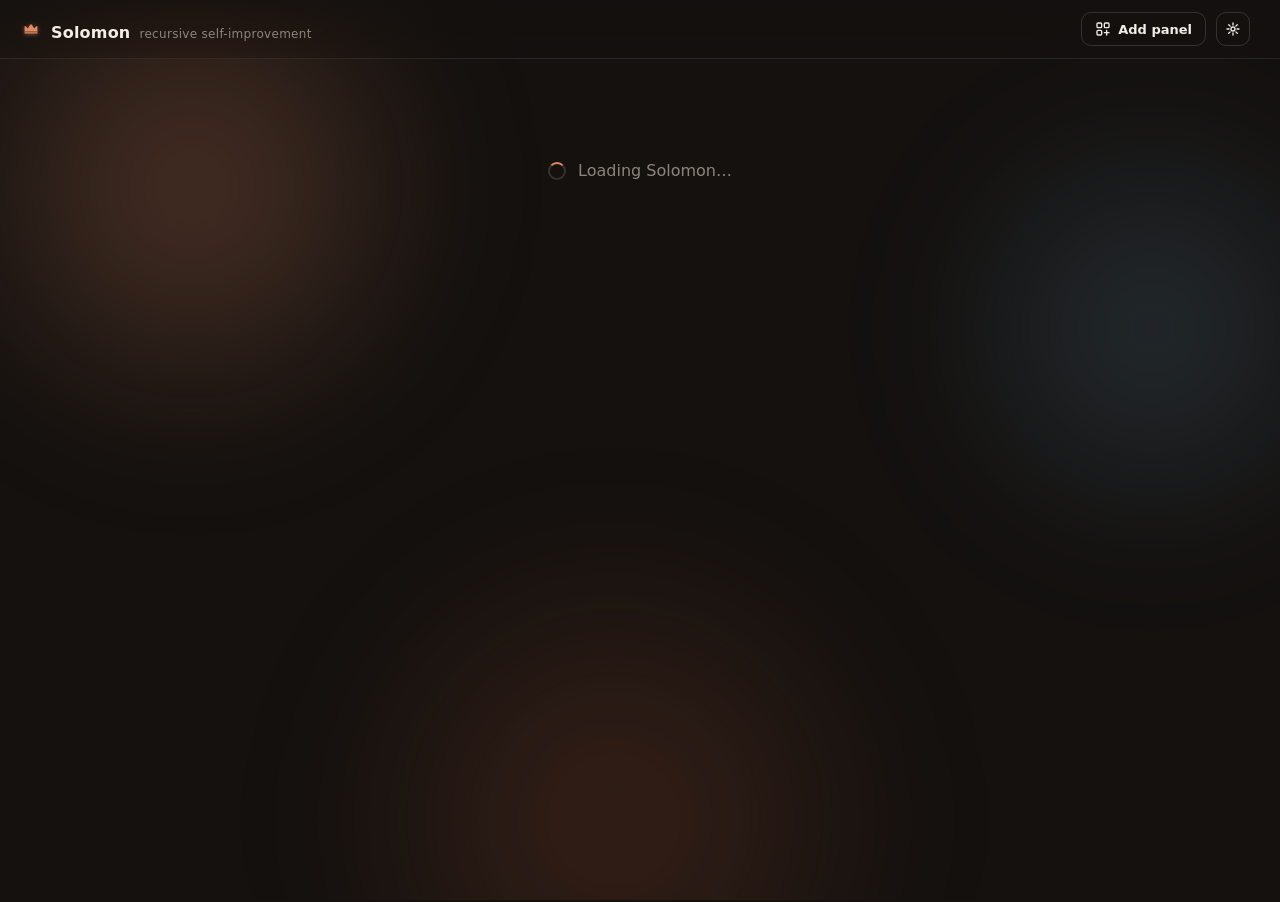
==== commit 50b8b4ac: "feat: e2e bug-bounty cycle 8 — Solomon crown logo + rich activity panel (metrics/sparkline/timeline)" ====
--- a/web/index.html
+++ b/web/index.html
@@ -13,7 +13,7 @@
 
   <header class="topbar">
     <div class="brand">
-      <span class="brand-mark">&#9671;</span>
+      <span class="brand-mark"><svg viewBox="0 0 24 24" width="22" height="22" class="brand-crown" aria-hidden="true"><path d="M5 18 L19 18 L19 9 L15.5 12.5 L12 7 L8.5 12.5 L5 9 Z" fill="currentColor"/><rect x="5" y="15.2" width="14" height="1.6" rx="0.6" fill="var(--bg-1)" opacity="0.35"/><circle cx="5" cy="9" r="1.1" fill="var(--bg-1)"/><circle cx="12" cy="7" r="1.1" fill="var(--bg-1)"/><circle cx="19" cy="9" r="1.1" fill="var(--bg-1)"/></svg></span>
       <span class="brand-name">Solomon</span>
       <span class="brand-sub">recursive self-improvement</span>
     </div>
--- a/web/styles.css
+++ b/web/styles.css
@@ -72,7 +72,9 @@
   border-bottom: 1px solid var(--stroke);
 }
 .brand { display: flex; align-items: baseline; gap: 9px; }
-.brand-mark { color: var(--clay); font-size: 18px; transform: translateY(1px); }
+.brand-mark { display: inline-flex; align-items: center; color: var(--clay); font-size: 18px; transform: translateY(1px); }
+.brand-mark .brand-crown { filter: drop-shadow(0 1px 2px rgba(224,138,99,.45)); transition: transform .25s var(--ease); }
+.brand-mark:hover .brand-crown { transform: translateY(-1px) rotate(-2deg); }
 .brand-name { font-weight: 650; letter-spacing: .2px; font-size: 16px; }
 .brand-sub { color: var(--ink-3); font-size: 12px; letter-spacing: .3px; }
 .topbar-actions { margin-left: auto; display: flex; align-items: center; gap: 10px; }
@@ -217,6 +219,40 @@
 .act-head { display: flex; align-items: center; gap: 9px; margin-bottom: 10px; }
 .act-head select { width: auto; min-width: 130px; }
 
+/* rich activity overview — metrics + sparkline + iteration timeline */
+.act-overview { margin-bottom: 12px; }
+.metrics-row { display: flex; gap: 8px; margin-bottom: 8px; flex-wrap: wrap; }
+.mstat { display: flex; flex-direction: column; align-items: flex-start; padding: 6px 10px;
+  background: rgba(0,0,0,.22); border: 1px solid var(--stroke); border-radius: 9px; min-width: 56px; }
+.mstat .mstat-val { font-size: 16px; font-weight: 650; line-height: 1.1; font-family: var(--mono); color: var(--ink); }
+.mstat .mstat-val.sr { color: var(--clay-bright); }
+.mstat.ok .mstat-val { color: var(--ok); }
+.mstat.err .mstat-val { color: var(--err); }
+.mstat .mstat-lbl { font-size: 9.5px; text-transform: uppercase; letter-spacing: .6px; color: var(--ink-3); margin-top: 2px; font-weight: 600; }
+
+/* tests sparkline */
+.spark { width: 100%; height: 32px; display: block; margin-bottom: 10px; }
+.spark-line { fill: none; stroke: var(--clay); stroke-width: 1.6; stroke-linecap: round; stroke-linejoin: round; }
+.spark-area { fill: rgba(224,138,99,.16); stroke: none; }
+.spark-bar { fill: var(--err); opacity: .55; }
+.spark-empty { fill: var(--ink-3); font-size: 9px; font-family: var(--mono); }
+
+/* iteration timeline — node chips colored by status */
+.act-tl { margin-bottom: 12px; }
+.tl { display: flex; flex-wrap: wrap; gap: 5px; align-items: center; }
+.tl-node { display: inline-flex; align-items: center; justify-content: center;
+  width: 18px; height: 18px; border-radius: 5px; font-size: 11px; font-weight: 650;
+  background: color-mix(in srgb, var(--node, var(--ink-3)) 16%, transparent);
+  color: var(--node, var(--ink-3)); border: 1px solid color-mix(in srgb, var(--node, var(--ink-3)) 38%, transparent);
+  cursor: help; transition: transform .12s var(--ease); }
+.tl-node:hover { transform: scale(1.18); z-index: 2; }
+.tl-node.shipped { --node: var(--ok); }
+.tl-node.reverted, .tl-node.error { --node: var(--err); }
+.tl-node.blocked { --node: var(--warn); }
+.tl-node.noop, .tl-node.stopped { --node: var(--ink-3); }
+.tl-empty { color: var(--ink-3); font-size: 11.5px; font-style: italic; }
+.act-logwrap { }
+
 /* ---------- approvals panel ---------- */
 .pr { display: flex; align-items: center; gap: 10px; padding: 11px 12px; border: 1px solid var(--stroke);
   border-radius: var(--r); margin-bottom: 9px; background: rgba(0,0,0,.16); transition: .15s; }
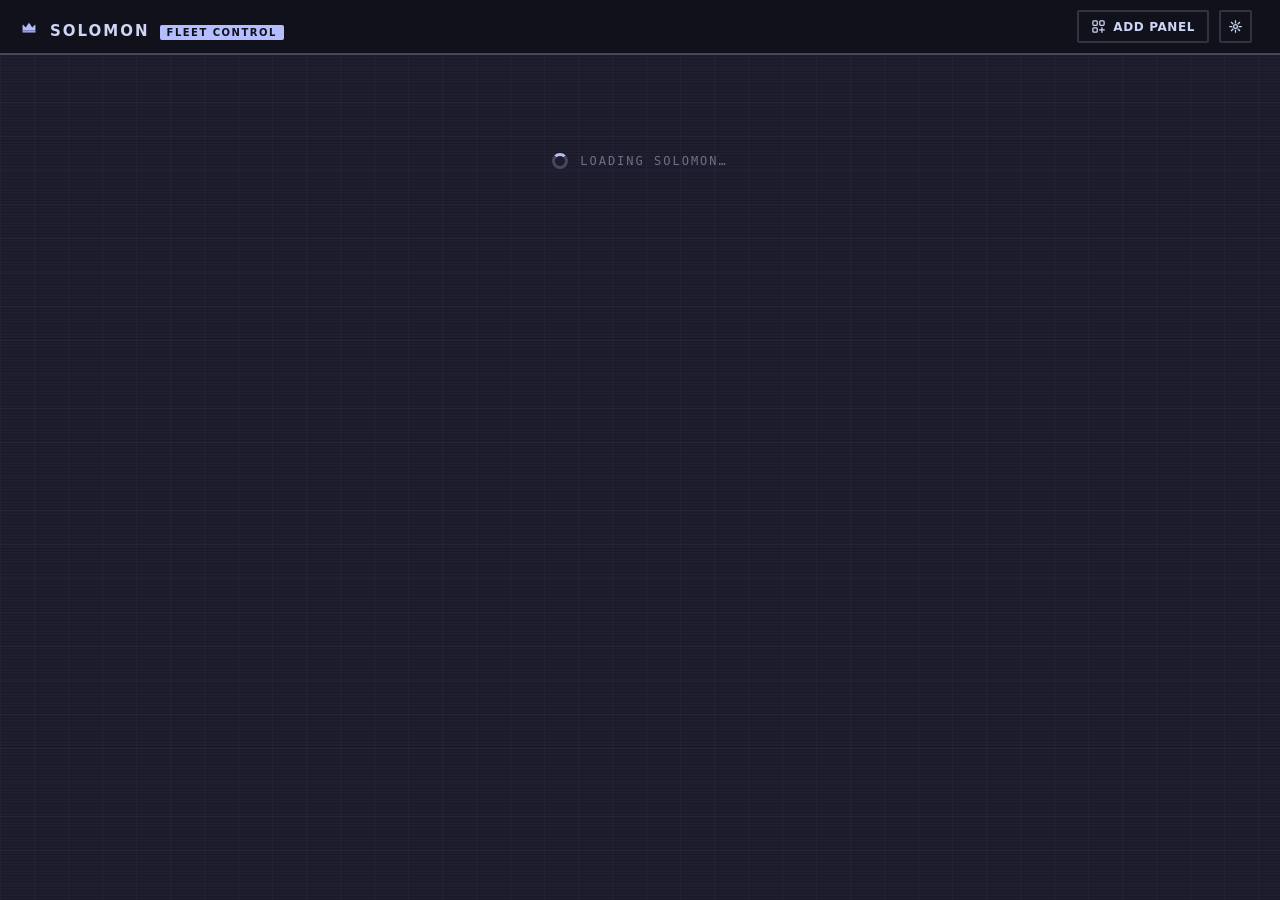
==== commit 3c237aee: "v2(dashboard): cyberbrutalist fleet-first control surface Complete dashboard redesign around what So" ====
--- a/web/index.html
+++ b/web/index.html
@@ -15,7 +15,7 @@
     <div class="brand">
       <span class="brand-mark"><svg viewBox="0 0 24 24" width="22" height="22" class="brand-crown" aria-hidden="true"><path d="M5 18 L19 18 L19 9 L15.5 12.5 L12 7 L8.5 12.5 L5 9 Z" fill="currentColor"/><rect x="5" y="15.2" width="14" height="1.6" rx="0.6" fill="var(--bg-1)" opacity="0.35"/><circle cx="5" cy="9" r="1.1" fill="var(--bg-1)"/><circle cx="12" cy="7" r="1.1" fill="var(--bg-1)"/><circle cx="19" cy="9" r="1.1" fill="var(--bg-1)"/></svg></span>
       <span class="brand-name">Solomon</span>
-      <span class="brand-sub">recursive self-improvement</span>
+      <span class="brand-sub">fleet control</span>
     </div>
     <div class="topbar-actions">
       <button id="addPanel" class="btn ghost" title="Add a panel to your workspace">
--- a/web/styles.css
+++ b/web/styles.css
@@ -1,38 +1,40 @@
-/* Solomon — glassmorphic control surface for recursive self-improvement.
-   One refined dusk theme: warm Claude clay accent over frosted glass + aurora.
-   Vanilla CSS, no framework, no build step. */
+/* Solomon v2 — cyberbrutalist fleet control.
+   Hard edges, 2px strokes, solid offset shadows, mono data, status colors that shout.
+   Palette: operator-standard cyberbrutalist tokens (#1e1e2e bg / #b4befe primary /
+   #a6e3a1 ok / #f38ba8 err / #f9e2af warn / #89dceb info). Vanilla CSS, no framework. */
 
 :root {
-  --clay: #e08a63;
-  --clay-bright: #f0a182;
-  --clay-deep: #c6613f;
-
-  --bg-0: #14110f;          /* deepest */
-  --bg-1: #1b1714;
-  --ink: #f2ede7;
-  --ink-2: #c6bfb6;
-  --ink-3: #8d857b;
-
-  /* glass surfaces */
-  --glass: rgba(38, 32, 28, 0.55);
-  --glass-2: rgba(54, 46, 40, 0.5);
-  --glass-hi: rgba(255, 255, 255, 0.06);
-  --stroke: rgba(255, 255, 255, 0.09);
-  --stroke-2: rgba(255, 255, 255, 0.14);
-
-  --ok: #6fcf85;
-  --warn: #e6bd5c;
-  --err: #e87f74;
-  --sleep: #7bb6e0;
-
-  --r: 10px;
-  --r-lg: 18px;
-  --r-xl: 24px;
-  --blur: blur(22px) saturate(135%);
-  --ease: cubic-bezier(.22, .61, .36, 1);
-  --sans: ui-sans-serif, system-ui, -apple-system, "Segoe UI", Inter, Roboto, sans-serif;
-  --mono: ui-monospace, "Cascadia Code", "Segoe UI Mono", Consolas, monospace;
-  --shadow: 0 18px 40px -18px rgba(0, 0, 0, .7), 0 2px 8px -4px rgba(0, 0, 0, .5);
+  --bg-0: #11111b;           /* deepest */
+  --bg-1: #1e1e2e;           /* app background */
+  --bg-2: #181825;           /* panel surface */
+  --bg-3: #11111b;           /* inset wells (logs, inputs) */
+
+  --ink: #cdd6f4;
+  --ink-2: #a6adc8;
+  --ink-3: #6c7086;
+
+  --prim: #b4befe;           /* primary / brand */
+  --prim-dim: #7f849c;
+  --ok: #a6e3a1;
+  --warn: #f9e2af;
+  --err: #f38ba8;
+  --sleep: #89dceb;
+  --clay: var(--prim);       /* legacy alias used by inline styles */
+  --clay-bright: #c4cdff;
+
+  --stroke: #313244;
+  --stroke-2: #45475a;
+  --stroke-hard: #585b70;
+
+  --r: 2px;                  /* brutalism: corners barely exist */
+  --r-lg: 3px;
+  --r-xl: 4px;
+  --ease: cubic-bezier(.2, .8, .2, 1);
+  --sans: "Chakra Petch", "Segoe UI", system-ui, sans-serif;
+  --mono: "Cascadia Mono", "Cascadia Code", Consolas, "Segoe UI Mono", monospace;
+  --shadow: 4px 4px 0 0 rgba(0, 0, 0, .55);
+  --shadow-sm: 2px 2px 0 0 rgba(0, 0, 0, .5);
+  --glass-hi: rgba(180, 190, 254, .06); /* legacy alias: subtle primary tint */
 }
 
 * { box-sizing: border-box; }
@@ -40,260 +42,340 @@
 body {
   font-family: var(--sans);
   color: var(--ink);
-  background: var(--bg-0);
+  background: var(--bg-1);
   overflow: hidden;
   -webkit-font-smoothing: antialiased;
 }
 
-/* ---------- aurora backdrop ---------- */
-.aurora { position: fixed; inset: 0; z-index: 0; overflow: hidden; pointer-events: none; }
-.aurora span {
-  position: absolute; border-radius: 50%; filter: blur(70px); opacity: .55;
-  animation: drift 26s var(--ease) infinite alternate;
-}
-.aurora span:nth-child(1) { width: 46vw; height: 46vw; left: -8vw; top: -12vh;
-  background: radial-gradient(circle, rgba(224,138,99,.55), transparent 65%); }
-.aurora span:nth-child(2) { width: 40vw; height: 40vw; right: -10vw; top: 8vh;
-  background: radial-gradient(circle, rgba(123,182,224,.35), transparent 65%); animation-delay: -8s; }
-.aurora span:nth-child(3) { width: 52vw; height: 52vw; left: 22vw; bottom: -28vh;
-  background: radial-gradient(circle, rgba(198,97,63,.4), transparent 65%); animation-delay: -16s; }
-@keyframes drift {
-  from { transform: translate3d(0,0,0) scale(1); }
-  to   { transform: translate3d(6vw,5vh,0) scale(1.18); }
-}
+/* ---------- backdrop: blueprint grid + scanline wash (replaces the aurora) ---------- */
+.aurora { position: fixed; inset: 0; z-index: 0; pointer-events: none; overflow: hidden; }
+.aurora::before {
+  content: ""; position: absolute; inset: 0;
+  background-image:
+    linear-gradient(rgba(180, 190, 254, .045) 1px, transparent 1px),
+    linear-gradient(90deg, rgba(180, 190, 254, .045) 1px, transparent 1px);
+  background-size: 34px 34px;
+}
+.aurora::after {
+  content: ""; position: absolute; inset: 0;
+  background: repeating-linear-gradient(0deg, rgba(0,0,0,.14) 0 1px, transparent 1px 3px);
+  mix-blend-mode: multiply;
+}
+.aurora span { display: none; }
 
 /* ---------- topbar ---------- */
 .topbar {
   position: relative; z-index: 5;
   display: flex; align-items: center; gap: 18px;
-  padding: 12px 20px;
-  background: linear-gradient(180deg, rgba(20,17,15,.7), rgba(20,17,15,.25));
-  backdrop-filter: var(--blur); -webkit-backdrop-filter: var(--blur);
-  border-bottom: 1px solid var(--stroke);
-}
-.brand { display: flex; align-items: baseline; gap: 9px; }
-.brand-mark { display: inline-flex; align-items: center; color: var(--clay); font-size: 18px; transform: translateY(1px); }
-.brand-mark .brand-crown { filter: drop-shadow(0 1px 2px rgba(224,138,99,.45)); transition: transform .25s var(--ease); }
-.brand-mark:hover .brand-crown { transform: translateY(-1px) rotate(-2deg); }
-.brand-name { font-weight: 650; letter-spacing: .2px; font-size: 16px; }
-.brand-sub { color: var(--ink-3); font-size: 12px; letter-spacing: .3px; }
+  padding: 10px 18px;
+  background: var(--bg-0);
+  border-bottom: 2px solid var(--stroke-2);
+}
+.brand { display: flex; align-items: baseline; gap: 10px; }
+.brand-mark { display: inline-flex; align-items: center; color: var(--prim); transform: translateY(2px); }
+.brand-name { font-weight: 700; letter-spacing: 2px; font-size: 15px; text-transform: uppercase; }
+.brand-sub {
+  color: var(--bg-0); font-size: 10px; letter-spacing: 1.5px; text-transform: uppercase;
+  background: var(--prim); padding: 2px 7px; font-weight: 700; border-radius: var(--r);
+}
 .topbar-actions { margin-left: auto; display: flex; align-items: center; gap: 10px; }
-.version { color: var(--ink-3); font-family: var(--mono); font-size: 11px; }
+.version { color: var(--ink-3); font-family: var(--mono); font-size: 11px; letter-spacing: 1px; }
 
 /* ---------- workspace ---------- */
 .workspace {
   position: relative; z-index: 1;
-  height: calc(100vh - 57px);
+  height: calc(100vh - 55px);
   overflow-y: auto;
-  padding: 22px;
+  padding: 18px;
   display: grid;
-  grid-template-columns: repeat(auto-fill, minmax(380px, 1fr));
+  grid-template-columns: repeat(auto-fill, minmax(390px, 1fr));
   grid-auto-rows: min-content;
-  gap: 20px;
+  gap: 16px;
   align-content: start;
 }
 .workspace::-webkit-scrollbar { width: 10px; }
-.workspace::-webkit-scrollbar-thumb { background: var(--stroke-2); border-radius: 8px; }
+.workspace::-webkit-scrollbar-thumb { background: var(--stroke-2); border: 2px solid var(--bg-1); }
 
 .boot { grid-column: 1 / -1; display: flex; gap: 12px; align-items: center; justify-content: center;
-  color: var(--ink-3); padding: 80px 0; }
+  color: var(--ink-3); padding: 80px 0; font-family: var(--mono); text-transform: uppercase; letter-spacing: 2px; font-size: 12px; }
 .empty { grid-column: 1 / -1; text-align: center; color: var(--ink-3); padding: 12vh 0; }
-.empty h2 { color: var(--ink-2); font-weight: 600; margin: 0 0 6px; }
+.empty h2 { color: var(--ink-2); font-weight: 700; margin: 0 0 6px; text-transform: uppercase; letter-spacing: 2px; }
 .empty p { margin: 0 0 20px; }
 
-/* ---------- panel (glass card) ---------- */
+/* ---------- panel (brutalist card) ---------- */
 .panel {
-  background: var(--glass);
-  backdrop-filter: var(--blur); -webkit-backdrop-filter: var(--blur);
-  border: 1px solid var(--stroke);
+  background: var(--bg-2);
+  border: 2px solid var(--stroke-2);
   border-radius: var(--r-xl);
   box-shadow: var(--shadow);
   overflow: hidden;
   display: flex; flex-direction: column;
-  animation: rise .42s var(--ease) both;
-  transition: border-color .2s, transform .2s, box-shadow .2s;
+  animation: rise .3s var(--ease) both;
+  transition: border-color .15s, box-shadow .15s, transform .15s;
 }
 .panel.span2 { grid-column: span 2; }
-.panel:hover { border-color: var(--stroke-2); }
+.panel:hover { border-color: var(--stroke-hard); }
 .panel.dragging { opacity: .55; transform: scale(.985); }
-.panel.dragover { border-color: var(--clay); box-shadow: 0 0 0 2px rgba(224,138,99,.35), var(--shadow); }
-@keyframes rise { from { opacity: 0; transform: translateY(14px) scale(.98); } to { opacity: 1; transform: none; } }
+.panel.dragover { border-color: var(--prim); box-shadow: 0 0 0 2px var(--prim), var(--shadow); }
+@keyframes rise { from { opacity: 0; transform: translateY(10px); } to { opacity: 1; transform: none; } }
 
 .panel-head {
   display: flex; align-items: center; gap: 10px;
-  padding: 13px 15px;
-  background: linear-gradient(180deg, var(--glass-hi), transparent);
-  border-bottom: 1px solid var(--stroke);
+  padding: 10px 13px;
+  background: var(--bg-0);
+  border-bottom: 2px solid var(--stroke);
   cursor: grab; user-select: none;
 }
 .panel-head:active { cursor: grabbing; }
-.panel-title { font-weight: 600; font-size: 13.5px; letter-spacing: .2px; display: flex; align-items: center; gap: 8px; }
+.panel-title { font-weight: 700; font-size: 12px; letter-spacing: 1.6px; text-transform: uppercase;
+  display: flex; align-items: center; gap: 8px; }
 .panel-title .dot-grip { color: var(--ink-3); display: flex; }
 .panel-head .head-tools { margin-left: auto; display: flex; align-items: center; gap: 6px; }
-.panel-body { padding: 14px 15px; overflow: auto; }
+.panel-body { padding: 13px 14px; overflow: auto; }
 .panel-body.tight { padding: 8px; }
 
-/* span toggle + close */
 .head-btn {
   display: inline-flex; align-items: center; justify-content: center;
-  width: 26px; height: 26px; border-radius: 8px;
+  width: 26px; height: 26px; border-radius: var(--r);
   background: transparent; border: 1px solid transparent; color: var(--ink-3);
-  cursor: pointer; transition: .15s;
-}
-.head-btn:hover { background: var(--glass-hi); color: var(--ink); border-color: var(--stroke); }
+  cursor: pointer; transition: .12s;
+}
+.head-btn:hover { background: var(--glass-hi); color: var(--ink); border-color: var(--stroke-2); }
 .head-btn .ic { width: 15px; height: 15px; }
 
 /* ---------- generic controls ---------- */
 .ic { width: 16px; height: 16px; fill: none; stroke: currentColor; stroke-width: 2;
-  stroke-linecap: round; stroke-linejoin: round; }
+  stroke-linecap: square; stroke-linejoin: miter; }
 .btn {
   display: inline-flex; align-items: center; gap: 7px;
-  font: inherit; font-size: 13px; font-weight: 550;
-  padding: 8px 13px; border-radius: var(--r);
-  border: 1px solid var(--stroke-2); color: var(--ink);
-  background: var(--glass-hi); cursor: pointer; transition: .16s var(--ease);
-}
-.btn:hover { background: rgba(255,255,255,.1); transform: translateY(-1px); }
-.btn:active { transform: translateY(0); }
-.btn .ic { width: 16px; height: 16px; }
-.btn.ghost { background: transparent; }
+  font: inherit; font-size: 12px; font-weight: 700; letter-spacing: .6px; text-transform: uppercase;
+  padding: 7px 12px; border-radius: var(--r);
+  border: 2px solid var(--stroke-2); color: var(--ink);
+  background: var(--bg-2); cursor: pointer; transition: .12s var(--ease);
+  box-shadow: var(--shadow-sm);
+}
+.btn:hover { border-color: var(--stroke-hard); transform: translate(-1px, -1px); box-shadow: 3px 3px 0 0 rgba(0,0,0,.5); }
+.btn:active { transform: translate(1px, 1px); box-shadow: 1px 1px 0 0 rgba(0,0,0,.5); }
+.btn .ic { width: 15px; height: 15px; }
+.btn.ghost { background: transparent; box-shadow: none; border-color: var(--stroke); }
 .btn.ghost:hover { background: var(--glass-hi); }
-.btn.icon-only { padding: 8px; }
-.btn.primary { background: linear-gradient(180deg, var(--clay-bright), var(--clay)); color: #2a160d;
-  border-color: transparent; font-weight: 650; box-shadow: 0 6px 16px -8px rgba(224,138,99,.8); }
-.btn.primary:hover { background: linear-gradient(180deg, var(--clay-bright), var(--clay-deep)); }
+.btn.icon-only { padding: 7px; }
+.btn.primary { background: var(--prim); color: var(--bg-0); border-color: var(--prim); }
+.btn.primary:hover { background: var(--clay-bright); border-color: var(--clay-bright); }
 .btn.danger:hover { border-color: var(--err); color: var(--err); }
-.btn.sm { padding: 5px 10px; font-size: 12px; }
-.btn:disabled { opacity: .5; cursor: default; transform: none; }
+.btn.sm { padding: 4px 9px; font-size: 11px; }
+.btn:disabled { opacity: .45; cursor: default; transform: none; box-shadow: var(--shadow-sm); }
 
 .field { display: flex; flex-direction: column; gap: 4px; }
-.field label { font-size: 10.5px; text-transform: uppercase; letter-spacing: .7px; color: var(--ink-3); font-weight: 600; }
+.field label { font-size: 10px; text-transform: uppercase; letter-spacing: 1px; color: var(--ink-3); font-weight: 700; }
 select, input[type=text], input[type=password] {
-  font: inherit; font-size: 12.5px; color: var(--ink);
-  background: rgba(0,0,0,.22); border: 1px solid var(--stroke);
-  border-radius: 9px; padding: 7px 9px; width: 100%;
-  transition: .15s; appearance: none;
-}
-select { background-image: url("data:image/svg+xml,%3Csvg xmlns='http://www.w3.org/2000/svg' width='12' height='12' fill='none' stroke='%238d857b' stroke-width='2' stroke-linecap='round'%3E%3Cpath d='M3 5l3 3 3-3'/%3E%3C/svg%3E");
-  background-repeat: no-repeat; background-position: right 9px center; padding-right: 26px; cursor: pointer; }
-select:focus, input:focus { outline: none; border-color: var(--clay); box-shadow: 0 0 0 3px rgba(224,138,99,.18); }
-select option { background: #1b1714; color: var(--ink); }
+  font: inherit; font-size: 12.5px; color: var(--ink); font-family: var(--mono);
+  background: var(--bg-3); border: 2px solid var(--stroke);
+  border-radius: var(--r); padding: 6px 8px; width: 100%;
+  transition: .12s; appearance: none;
+}
+select { background-image: url("data:image/svg+xml,%3Csvg xmlns='http://www.w3.org/2000/svg' width='12' height='12' fill='none' stroke='%236c7086' stroke-width='2' stroke-linecap='square'%3E%3Cpath d='M3 5l3 3 3-3'/%3E%3C/svg%3E");
+  background-repeat: no-repeat; background-position: right 8px center; padding-right: 26px; cursor: pointer; }
+select:focus, input:focus { outline: none; border-color: var(--prim); }
+select option { background: var(--bg-0); color: var(--ink); }
 
 /* switch */
-.switch { position: relative; width: 40px; height: 22px; border-radius: 22px; border: 1px solid var(--stroke-2);
-  background: rgba(0,0,0,.3); cursor: pointer; transition: .2s; padding: 0; }
-.switch .knob { position: absolute; top: 2px; left: 2px; width: 16px; height: 16px; border-radius: 50%;
-  background: var(--ink-2); transition: .2s var(--ease); }
-.switch.on { background: var(--clay); border-color: transparent; }
-.switch.on .knob { left: 20px; background: #2a160d; }
+.switch { position: relative; width: 40px; height: 22px; border-radius: var(--r); border: 2px solid var(--stroke-2);
+  background: var(--bg-3); cursor: pointer; transition: .15s; padding: 0; }
+.switch .knob { position: absolute; top: 2px; left: 2px; width: 14px; height: 14px; border-radius: 1px;
+  background: var(--ink-3); transition: .15s var(--ease); }
+.switch.on { background: var(--prim); border-color: var(--prim); }
+.switch.on .knob { left: 20px; background: var(--bg-0); }
+
+/* ---------- FLEET panel (v2) ---------- */
+.fleet-note { display: flex; align-items: center; gap: 8px; margin-bottom: 12px;
+  font-family: var(--mono); font-size: 11px; color: var(--ink-3); letter-spacing: .4px; }
+.fleet-note .blind { color: var(--warn); }
+.fleet-grid { display: grid; grid-template-columns: repeat(auto-fill, minmax(280px, 1fr)); gap: 10px; }
+.fcard {
+  border: 2px solid var(--stroke); border-left-width: 6px; border-radius: var(--r-lg);
+  background: var(--bg-3); padding: 10px 12px; transition: .12s;
+}
+.fcard:hover { border-color: var(--stroke-2); border-left-color: inherit; }
+.fcard.green { border-left-color: var(--ok); }
+.fcard.yellow { border-left-color: var(--warn); }
+.fcard.red { border-left-color: var(--err); }
+.fcard.grey { border-left-color: var(--stroke-hard); }
+.fcard-top { display: flex; align-items: center; gap: 8px; margin-bottom: 8px; }
+.fcard-name { font-weight: 700; font-size: 14px; letter-spacing: 1px; text-transform: uppercase; }
+.fcard-prio { font-family: var(--mono); font-size: 10px; color: var(--ink-3); }
+.fcard-status { margin-left: auto; font-family: var(--mono); font-size: 10px; font-weight: 700;
+  letter-spacing: 1px; padding: 2px 7px; border-radius: var(--r); border: 1px solid; text-transform: uppercase; }
+.fcard-status.green { color: var(--ok); border-color: var(--ok); }
+.fcard-status.yellow { color: var(--warn); border-color: var(--warn); }
+.fcard-status.red { color: var(--err); border-color: var(--err); background: rgba(243,139,168,.12); }
+.fcard-status.grey { color: var(--ink-3); border-color: var(--stroke-hard); }
+.fcard-outcomes { display: flex; flex-wrap: wrap; gap: 6px; margin-bottom: 8px; }
+.fstat { display: flex; flex-direction: column; padding: 4px 8px; min-width: 52px;
+  background: var(--bg-2); border: 1px solid var(--stroke); border-radius: var(--r); }
+.fstat b { font-family: var(--mono); font-size: 14px; font-weight: 700; line-height: 1.15; color: var(--ink); }
+.fstat b.ok { color: var(--ok); } .fstat b.err { color: var(--err); } .fstat b.warn { color: var(--warn); }
+.fstat span { font-size: 9px; text-transform: uppercase; letter-spacing: .8px; color: var(--ink-3); font-weight: 700; margin-top: 1px; }
+.fcard-probes { display: flex; flex-wrap: wrap; gap: 4px; margin-bottom: 8px; }
+.probe-chip { font-family: var(--mono); font-size: 9.5px; letter-spacing: .3px; padding: 2px 6px;
+  border-radius: var(--r); border: 1px solid var(--stroke); color: var(--ink-3); cursor: help; }
+.probe-chip.green { color: var(--ok); border-color: rgba(166,227,161,.4); }
+.probe-chip.yellow { color: var(--warn); border-color: rgba(249,226,175,.45); }
+.probe-chip.red { color: var(--err); border-color: var(--err); background: rgba(243,139,168,.1); }
+.fcard-reasons { font-family: var(--mono); font-size: 10.5px; color: var(--warn); margin-bottom: 8px;
+  white-space: pre-wrap; word-break: break-word; line-height: 1.5; }
+.fcard-reasons.red { color: var(--err); }
+.fcard-lane { display: flex; align-items: center; gap: 8px; border-top: 1px solid var(--stroke); padding-top: 8px; }
+.fcard-lane .lane-meta { font-family: var(--mono); font-size: 10.5px; color: var(--ink-3); }
+.fcard-lane .spacer { margin-left: auto; }
+.restart-forbidden { font-family: var(--mono); font-size: 9.5px; color: var(--err); font-weight: 700;
+  letter-spacing: 1px; text-transform: uppercase; }
+
+/* ---------- CEO panel (v2) ---------- */
+.ceo-day { display: flex; gap: 8px; margin-bottom: 10px; flex-wrap: wrap; }
+.ceo-gate { display: flex; align-items: center; gap: 7px; padding: 6px 10px;
+  background: var(--bg-3); border: 2px solid var(--stroke); border-radius: var(--r-lg);
+  font-family: var(--mono); font-size: 11px; }
+.ceo-gate .st { font-weight: 700; text-transform: uppercase; letter-spacing: 1px; }
+.ceo-gate .st.done { color: var(--ok); }
+.ceo-gate .st.pending { color: var(--warn); }
+.ceo-gate .st.failed { color: var(--err); }
+.ceo-actions { display: flex; gap: 8px; margin-bottom: 12px; }
+.ceo-md {
+  font-family: var(--mono); font-size: 11px; line-height: 1.55; color: var(--ink-2);
+  background: var(--bg-3); border: 2px solid var(--stroke); border-radius: var(--r);
+  padding: 10px 12px; max-height: 300px; overflow: auto; white-space: pre-wrap; word-break: break-word;
+  margin-bottom: 10px;
+}
+.ceo-md .flag { color: var(--err); font-weight: 700; }
+.ceo-md::-webkit-scrollbar { width: 8px; } .ceo-md::-webkit-scrollbar-thumb { background: var(--stroke-2); }
+.ceo-tabs { display: flex; gap: 6px; margin-bottom: 8px; }
+.ceo-tab { font-family: var(--mono); font-size: 10px; font-weight: 700; letter-spacing: 1px; text-transform: uppercase;
+  padding: 4px 10px; border: 2px solid var(--stroke); border-radius: var(--r); color: var(--ink-3);
+  cursor: pointer; background: transparent; }
+.ceo-tab.active { color: var(--bg-0); background: var(--prim); border-color: var(--prim); }
+.deliveries { border-top: 1px solid var(--stroke); padding-top: 8px; }
+.deliveries h5 { margin: 0 0 6px; font-size: 10px; text-transform: uppercase; letter-spacing: 1px; color: var(--ink-3); }
+.delivery { display: flex; gap: 8px; font-family: var(--mono); font-size: 10.5px; color: var(--ink-3);
+  padding: 2px 0; white-space: nowrap; overflow: hidden; text-overflow: ellipsis; }
+.delivery .ok { color: var(--ok); } .delivery .err { color: var(--err); }
+
+/* ---------- INCIDENTS panel (v2) ---------- */
+.inc { display: flex; align-items: center; gap: 9px; padding: 8px 10px; margin-bottom: 6px;
+  background: var(--bg-3); border: 1px solid var(--stroke); border-left: 4px solid var(--stroke-hard);
+  border-radius: var(--r); font-family: var(--mono); font-size: 11px; }
+.inc.red { border-left-color: var(--err); }
+.inc.recovered { border-left-color: var(--ok); }
+.inc .inc-ev { font-weight: 700; text-transform: uppercase; letter-spacing: 1px; font-size: 10px; min-width: 76px; }
+.inc.red .inc-ev { color: var(--err); }
+.inc.recovered .inc-ev { color: var(--ok); }
+.inc .inc-id { color: var(--ink); }
+.inc .inc-ts { margin-left: auto; color: var(--ink-3); font-size: 10px; }
+.inc-detail { color: var(--ink-3); font-size: 10px; white-space: nowrap; overflow: hidden; text-overflow: ellipsis; max-width: 40%; }
 
 /* ---------- loop control panel ---------- */
-.loop { border: 1px solid var(--stroke); border-radius: var(--r-lg); padding: 12px; margin-bottom: 12px;
-  background: rgba(0,0,0,.16); transition: .2s; }
+.loop { border: 2px solid var(--stroke); border-radius: var(--r-lg); padding: 11px; margin-bottom: 10px;
+  background: var(--bg-3); transition: .12s; }
 .loop:last-child { margin-bottom: 0; }
 .loop:hover { border-color: var(--stroke-2); }
-.loop-top { display: flex; align-items: center; gap: 10px; margin-bottom: 11px; }
-.loop-name { font-weight: 600; font-size: 14px; }
-.loop-meta { color: var(--ink-3); font-size: 11.5px; font-family: var(--mono); }
+.loop-top { display: flex; align-items: center; gap: 10px; margin-bottom: 10px; }
+.loop-name { font-weight: 700; font-size: 13px; letter-spacing: 1px; text-transform: uppercase; }
+.loop-meta { color: var(--ink-3); font-size: 11px; font-family: var(--mono); }
 .loop-top .spacer { margin-left: auto; }
 
-.grid2 { display: grid; grid-template-columns: 1fr 1fr; gap: 9px; }
+.grid2 { display: grid; grid-template-columns: 1fr 1fr; gap: 8px; }
 .grid2 .wide { grid-column: 1 / -1; }
 
 /* status dot */
-.dot { width: 9px; height: 9px; border-radius: 50%; background: var(--ink-3); flex: none; box-shadow: 0 0 0 0 transparent; }
-.dot.run { background: var(--ok); animation: pulse 1.8s infinite; }
+.dot { width: 10px; height: 10px; border-radius: 1px; background: var(--ink-3); flex: none; }
+.dot.run { background: var(--ok); animation: blink 1.6s steps(2, start) infinite; }
 .dot.sleep { background: var(--sleep); }
 .dot.err { background: var(--err); }
 .dot.idle, .dot.grey { background: var(--ink-3); }
-@keyframes pulse { 0% { box-shadow: 0 0 0 0 rgba(111,207,133,.5); } 70% { box-shadow: 0 0 0 7px rgba(111,207,133,0); } 100% { box-shadow: 0 0 0 0 transparent; } }
+@keyframes blink { 50% { opacity: .45; } }
 .pill { font-size: 11px; color: var(--ink-2); }
 
 /* ---------- activity / log panel ---------- */
 .log {
-  font-family: var(--mono); font-size: 11.5px; line-height: 1.6; color: var(--ink-2);
-  background: rgba(0,0,0,.32); border: 1px solid var(--stroke); border-radius: var(--r);
-  padding: 11px 12px; height: 280px; overflow: auto; white-space: pre-wrap; word-break: break-word;
-}
-.log::-webkit-scrollbar { width: 8px; } .log::-webkit-scrollbar-thumb { background: var(--stroke-2); border-radius: 8px; }
+  font-family: var(--mono); font-size: 11px; line-height: 1.6; color: var(--ink-2);
+  background: var(--bg-3); border: 2px solid var(--stroke); border-radius: var(--r);
+  padding: 10px 12px; height: 280px; overflow: auto; white-space: pre-wrap; word-break: break-word;
+}
+.log::-webkit-scrollbar { width: 8px; } .log::-webkit-scrollbar-thumb { background: var(--stroke-2); }
 .act-head { display: flex; align-items: center; gap: 9px; margin-bottom: 10px; }
 .act-head select { width: auto; min-width: 130px; }
 
-/* rich activity overview — metrics + sparkline + iteration timeline */
 .act-overview { margin-bottom: 12px; }
 .metrics-row { display: flex; gap: 8px; margin-bottom: 8px; flex-wrap: wrap; }
-.mstat { display: flex; flex-direction: column; align-items: flex-start; padding: 6px 10px;
-  background: rgba(0,0,0,.22); border: 1px solid var(--stroke); border-radius: 9px; min-width: 56px; }
-.mstat .mstat-val { font-size: 16px; font-weight: 650; line-height: 1.1; font-family: var(--mono); color: var(--ink); }
-.mstat .mstat-val.sr { color: var(--clay-bright); }
+.mstat { display: flex; flex-direction: column; align-items: flex-start; padding: 5px 10px;
+  background: var(--bg-3); border: 1px solid var(--stroke); border-radius: var(--r); min-width: 56px; }
+.mstat .mstat-val { font-size: 16px; font-weight: 700; line-height: 1.1; font-family: var(--mono); color: var(--ink); }
+.mstat .mstat-val.sr { color: var(--prim); }
 .mstat.ok .mstat-val { color: var(--ok); }
 .mstat.err .mstat-val { color: var(--err); }
-.mstat .mstat-lbl { font-size: 9.5px; text-transform: uppercase; letter-spacing: .6px; color: var(--ink-3); margin-top: 2px; font-weight: 600; }
-
-/* tests sparkline */
+.mstat .mstat-lbl { font-size: 9px; text-transform: uppercase; letter-spacing: .8px; color: var(--ink-3); margin-top: 2px; font-weight: 700; }
+
 .spark { width: 100%; height: 32px; display: block; margin-bottom: 10px; }
-.spark-line { fill: none; stroke: var(--clay); stroke-width: 1.6; stroke-linecap: round; stroke-linejoin: round; }
-.spark-area { fill: rgba(224,138,99,.16); stroke: none; }
-.spark-bar { fill: var(--err); opacity: .55; }
+.spark-line { fill: none; stroke: var(--prim); stroke-width: 1.6; stroke-linecap: square; }
+.spark-area { fill: rgba(180,190,254,.12); stroke: none; }
+.spark-bar { fill: var(--err); opacity: .6; }
 .spark-empty { fill: var(--ink-3); font-size: 9px; font-family: var(--mono); }
 
-/* iteration timeline — node chips colored by status */
 .act-tl { margin-bottom: 12px; }
-.tl { display: flex; flex-wrap: wrap; gap: 5px; align-items: center; }
+.tl { display: flex; flex-wrap: wrap; gap: 4px; align-items: center; }
 .tl-node { display: inline-flex; align-items: center; justify-content: center;
-  width: 18px; height: 18px; border-radius: 5px; font-size: 11px; font-weight: 650;
-  background: color-mix(in srgb, var(--node, var(--ink-3)) 16%, transparent);
-  color: var(--node, var(--ink-3)); border: 1px solid color-mix(in srgb, var(--node, var(--ink-3)) 38%, transparent);
-  cursor: help; transition: transform .12s var(--ease); }
+  width: 18px; height: 18px; border-radius: var(--r); font-size: 11px; font-weight: 700; font-family: var(--mono);
+  background: color-mix(in srgb, var(--node, var(--ink-3)) 14%, transparent);
+  color: var(--node, var(--ink-3)); border: 1px solid color-mix(in srgb, var(--node, var(--ink-3)) 45%, transparent);
+  cursor: help; transition: transform .1s var(--ease); }
 .tl-node:hover { transform: scale(1.18); z-index: 2; }
 .tl-node.shipped { --node: var(--ok); }
 .tl-node.reverted, .tl-node.error { --node: var(--err); }
 .tl-node.blocked { --node: var(--warn); }
 .tl-node.noop, .tl-node.stopped { --node: var(--ink-3); }
-.tl-empty { color: var(--ink-3); font-size: 11.5px; font-style: italic; }
+.tl-empty { color: var(--ink-3); font-size: 11px; font-family: var(--mono); }
 .act-logwrap { }
 
 /* ---------- approvals panel ---------- */
-.pr { display: flex; align-items: center; gap: 10px; padding: 11px 12px; border: 1px solid var(--stroke);
-  border-radius: var(--r); margin-bottom: 9px; background: rgba(0,0,0,.16); transition: .15s; }
+.pr { display: flex; align-items: center; gap: 10px; padding: 10px 11px; border: 2px solid var(--stroke);
+  border-radius: var(--r); margin-bottom: 8px; background: var(--bg-3); transition: .12s; }
 .pr:hover { border-color: var(--stroke-2); }
 .pr-main { min-width: 0; }
-.pr-title { font-size: 13px; font-weight: 550; white-space: nowrap; overflow: hidden; text-overflow: ellipsis; }
-.pr-sub { color: var(--ink-3); font-size: 11px; font-family: var(--mono); }
+.pr-title { font-size: 12.5px; font-weight: 600; white-space: nowrap; overflow: hidden; text-overflow: ellipsis; }
+.pr-sub { color: var(--ink-3); font-size: 10.5px; font-family: var(--mono); }
 .pr .spacer { margin-left: auto; }
-.muted { color: var(--ink-3); font-size: 12.5px; }
+.muted { color: var(--ink-3); font-size: 12px; }
 
 /* ---------- bento popover ---------- */
 .bento {
-  position: fixed; z-index: 40; min-width: 230px;
-  background: var(--glass-2); backdrop-filter: var(--blur); -webkit-backdrop-filter: var(--blur);
-  border: 1px solid var(--stroke-2); border-radius: var(--r-lg); box-shadow: var(--shadow);
-  padding: 7px; animation: pop .18s var(--ease) both;
-}
-@keyframes pop { from { opacity: 0; transform: translateY(-6px) scale(.97); } to { opacity: 1; transform: none; } }
-.bento-item { display: flex; gap: 11px; align-items: flex-start; padding: 10px 11px; border-radius: var(--r);
-  cursor: pointer; transition: .12s; }
+  position: fixed; z-index: 40; min-width: 240px;
+  background: var(--bg-0);
+  border: 2px solid var(--stroke-2); border-radius: var(--r-lg); box-shadow: var(--shadow);
+  padding: 6px; animation: pop .14s var(--ease) both;
+}
+@keyframes pop { from { opacity: 0; transform: translateY(-5px); } to { opacity: 1; transform: none; } }
+.bento-item { display: flex; gap: 11px; align-items: flex-start; padding: 9px 10px; border-radius: var(--r);
+  cursor: pointer; transition: .1s; }
 .bento-item:hover { background: var(--glass-hi); }
-.bento-item .ic { color: var(--clay); margin-top: 1px; }
-.bento-item b { font-size: 13px; font-weight: 600; }
-.bento-item small { display: block; color: var(--ink-3); font-size: 11px; margin-top: 1px; }
+.bento-item .ic { color: var(--prim); margin-top: 1px; }
+.bento-item b { font-size: 12px; font-weight: 700; text-transform: uppercase; letter-spacing: .8px; }
+.bento-item small { display: block; color: var(--ink-3); font-size: 10.5px; margin-top: 1px; }
 
 /* ---------- settings drawer ---------- */
-.scrim { position: fixed; inset: 0; z-index: 30; background: rgba(0,0,0,.5);
-  backdrop-filter: blur(3px); animation: fade .2s; }
+.scrim { position: fixed; inset: 0; z-index: 30; background: rgba(0,0,0,.6); animation: fade .15s; }
 @keyframes fade { from { opacity: 0; } to { opacity: 1; } }
 .drawer {
   position: fixed; top: 0; right: 0; z-index: 31; width: 380px; max-width: 92vw; height: 100%;
-  background: var(--glass-2); backdrop-filter: var(--blur); -webkit-backdrop-filter: var(--blur);
-  border-left: 1px solid var(--stroke-2); box-shadow: -20px 0 50px -20px rgba(0,0,0,.7);
-  padding: 20px; overflow-y: auto; animation: slidein .28s var(--ease) both;
+  background: var(--bg-2);
+  border-left: 2px solid var(--stroke-2); box-shadow: -8px 0 0 0 rgba(0,0,0,.35);
+  padding: 20px; overflow-y: auto; animation: slidein .2s var(--ease) both;
 }
 @keyframes slidein { from { transform: translateX(100%); } to { transform: none; } }
-.drawer h3 { margin: 0 0 4px; font-size: 16px; }
+.drawer h3 { margin: 0 0 4px; font-size: 14px; text-transform: uppercase; letter-spacing: 2px; }
 .drawer .sub { color: var(--ink-3); font-size: 12px; margin: 0 0 18px; }
 .sect { margin-bottom: 22px; }
-.sect h4 { font-size: 11px; text-transform: uppercase; letter-spacing: .8px; color: var(--ink-3);
-  margin: 0 0 10px; font-weight: 650; }
+.sect h4 { font-size: 10px; text-transform: uppercase; letter-spacing: 1.2px; color: var(--ink-3);
+  margin: 0 0 10px; font-weight: 700; border-bottom: 1px solid var(--stroke); padding-bottom: 5px; }
 .row { display: flex; gap: 8px; align-items: center; margin-bottom: 9px; }
 .row .switch { flex: none; }
 .row .lbl { font-size: 13px; }
@@ -303,15 +385,15 @@
 /* ---------- toasts ---------- */
 .toasts { position: fixed; bottom: 20px; left: 50%; transform: translateX(-50%); z-index: 60;
   display: flex; flex-direction: column; gap: 8px; align-items: center; pointer-events: none; }
-.toast { background: var(--glass-2); backdrop-filter: var(--blur); border: 1px solid var(--stroke-2);
-  color: var(--ink); padding: 10px 16px; border-radius: 999px; font-size: 13px; box-shadow: var(--shadow);
-  animation: rise .25s var(--ease) both; max-width: 80vw; }
-.toast.ok { border-color: rgba(111,207,133,.5); }
-.toast.err { border-color: rgba(232,127,116,.55); }
+.toast { background: var(--bg-0); border: 2px solid var(--stroke-2);
+  color: var(--ink); padding: 9px 15px; border-radius: var(--r-lg); font-size: 12.5px;
+  font-family: var(--mono); box-shadow: var(--shadow); animation: rise .2s var(--ease) both; max-width: 80vw; }
+.toast.ok { border-color: var(--ok); }
+.toast.err { border-color: var(--err); }
 
 /* spinner */
-.spinner { width: 18px; height: 18px; border: 2px solid var(--stroke-2); border-top-color: var(--clay);
-  border-radius: 50%; animation: spin .8s linear infinite; }
+.spinner { width: 16px; height: 16px; border: 3px solid var(--stroke-2); border-top-color: var(--prim);
+  border-radius: 50%; animation: spin .7s linear infinite; }
 @keyframes spin { to { transform: rotate(360deg); } }
 
 .hidden { display: none !important; }
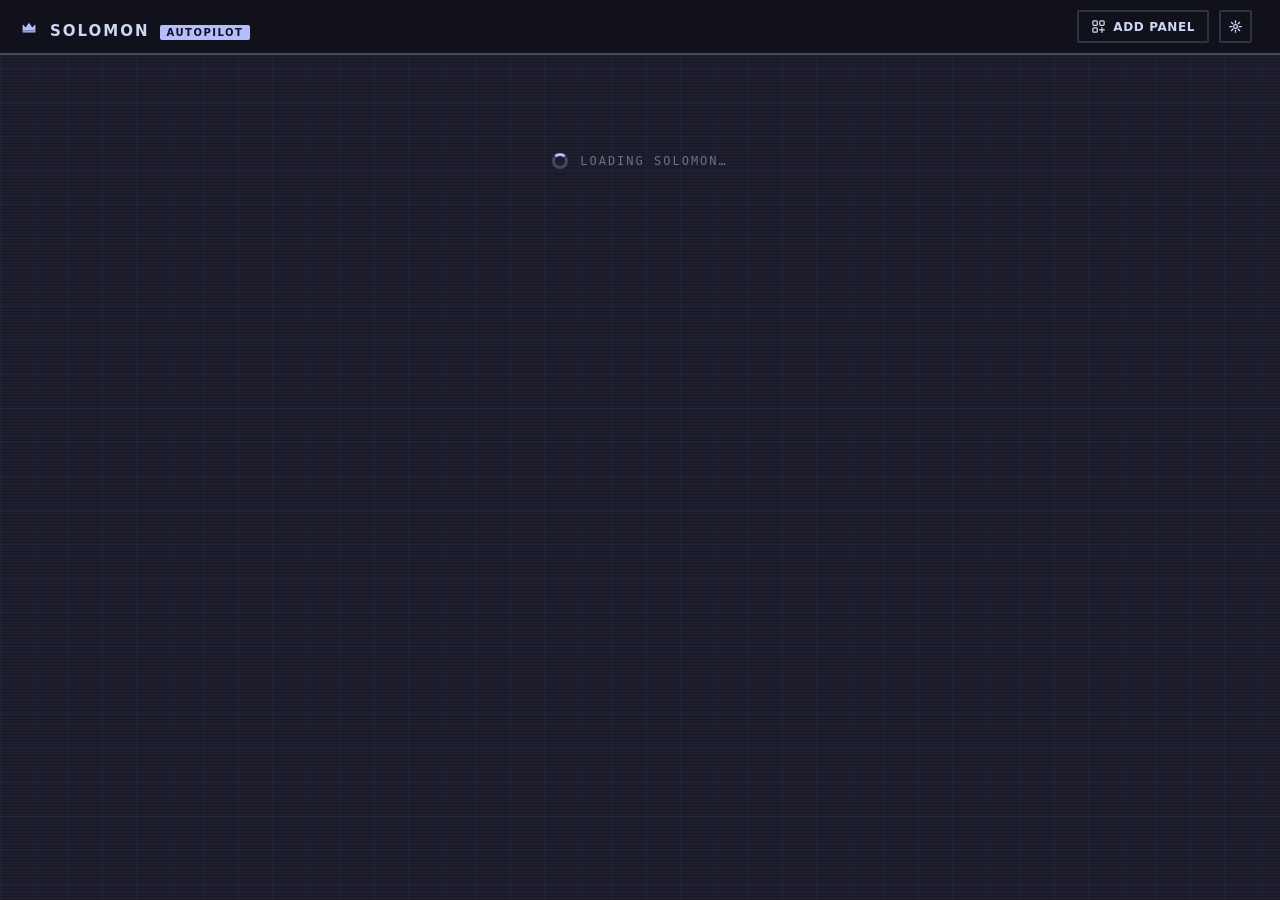
==== commit 406902c0: "feat: expose solomon autopilot console" ====
--- a/web/index.html
+++ b/web/index.html
@@ -15,7 +15,7 @@
     <div class="brand">
       <span class="brand-mark"><svg viewBox="0 0 24 24" width="22" height="22" class="brand-crown" aria-hidden="true"><path d="M5 18 L19 18 L19 9 L15.5 12.5 L12 7 L8.5 12.5 L5 9 Z" fill="currentColor"/><rect x="5" y="15.2" width="14" height="1.6" rx="0.6" fill="var(--bg-1)" opacity="0.35"/><circle cx="5" cy="9" r="1.1" fill="var(--bg-1)"/><circle cx="12" cy="7" r="1.1" fill="var(--bg-1)"/><circle cx="19" cy="9" r="1.1" fill="var(--bg-1)"/></svg></span>
       <span class="brand-name">Solomon</span>
-      <span class="brand-sub">fleet control</span>
+      <span class="brand-sub">autopilot</span>
     </div>
     <div class="topbar-actions">
       <button id="addPanel" class="btn ghost" title="Add a panel to your workspace">
--- a/web/styles.css
+++ b/web/styles.css
@@ -1,4 +1,4 @@
-/* Solomon v2 — cyberbrutalist fleet control.
+/* Solomon Autopilot console.
    Hard edges, 2px strokes, solid offset shadows, mono data, status colors that shout.
    Palette: operator-standard cyberbrutalist tokens (#1e1e2e bg / #b4befe primary /
    #a6e3a1 ok / #f38ba8 err / #f9e2af warn / #89dceb info). Vanilla CSS, no framework. */
@@ -187,11 +187,28 @@
 .switch.on { background: var(--prim); border-color: var(--prim); }
 .switch.on .knob { left: 20px; background: var(--bg-0); }
 
-/* ---------- FLEET panel (v2) ---------- */
-.fleet-note { display: flex; align-items: center; gap: 8px; margin-bottom: 12px;
+/* ---------- Autopilot panel ---------- */
+.fleet-agent, .autopilot-agent {
+  display: grid; grid-template-columns: repeat(5, minmax(96px, 1fr)) auto;
+  gap: 8px; align-items: stretch; margin-bottom: 10px;
+  border: 2px solid var(--stroke); background: var(--bg-3); padding: 8px;
+  border-radius: var(--r-lg);
+}
+.agent-kv {
+  min-width: 0; display: flex; flex-direction: column; gap: 2px;
+  border: 1px solid var(--stroke); background: var(--bg-2); padding: 5px 7px;
+  border-radius: var(--r);
+}
+.agent-kv span { font-size: 9px; text-transform: uppercase; letter-spacing: .8px; color: var(--ink-3); font-weight: 700; }
+.agent-kv b { font-family: var(--mono); font-size: 11px; color: var(--ink); white-space: nowrap; overflow: hidden; text-overflow: ellipsis; }
+.agent-kv em { font-family: var(--mono); font-size: 9px; color: var(--ink-3); font-style: normal; white-space: nowrap; overflow: hidden; text-overflow: ellipsis; }
+.agent-kv.ok b { color: var(--ok); }
+.agent-kv.warn b { color: var(--warn); }
+.fleet-agent-actions, .autopilot-actions { display: flex; align-items: center; gap: 7px; justify-content: flex-end; }
+.fleet-note, .autopilot-note { display: flex; align-items: center; gap: 8px; margin-bottom: 12px;
   font-family: var(--mono); font-size: 11px; color: var(--ink-3); letter-spacing: .4px; }
-.fleet-note .blind { color: var(--warn); }
-.fleet-grid { display: grid; grid-template-columns: repeat(auto-fill, minmax(280px, 1fr)); gap: 10px; }
+.fleet-note .blind, .autopilot-note .blind { color: var(--warn); }
+.fleet-grid, .autopilot-grid { display: grid; grid-template-columns: repeat(auto-fill, minmax(280px, 1fr)); gap: 10px; }
 .fcard {
   border: 2px solid var(--stroke); border-left-width: 6px; border-radius: var(--r-lg);
   background: var(--bg-3); padding: 10px 12px; transition: .12s;
@@ -225,11 +242,67 @@
 .fcard-reasons { font-family: var(--mono); font-size: 10.5px; color: var(--warn); margin-bottom: 8px;
   white-space: pre-wrap; word-break: break-word; line-height: 1.5; }
 .fcard-reasons.red { color: var(--err); }
+.fleet-job, .fcard-proof {
+  display: grid; grid-template-columns: auto auto 1fr; gap: 7px; align-items: center;
+  font-family: var(--mono); font-size: 10px; border-top: 1px solid var(--stroke);
+  padding-top: 7px; margin-top: 7px; color: var(--ink-3); min-width: 0;
+}
+.fleet-job b, .fcard-proof b { color: var(--prim); text-transform: uppercase; letter-spacing: .7px; }
+.fleet-job span, .fcard-proof span { color: var(--ink-3); white-space: nowrap; }
+.fleet-job em, .fcard-proof em { font-style: normal; color: var(--ink-2); white-space: nowrap; overflow: hidden; text-overflow: ellipsis; min-width: 0; }
+.fcard-proof.shipped b, .fcard-proof.complete b { color: var(--ok); }
+.fcard-proof.blocked b, .fcard-proof.cooldown b { color: var(--warn); }
+.fcard-proof.proof_required b { color: var(--err); }
+.mission {
+  border: 2px solid var(--stroke); background: var(--bg-3); border-radius: var(--r-lg);
+  padding: 9px 11px; margin-bottom: 10px;
+}
+.mission span, .autopilot-current span, .blocker-why span, .blocker-action span {
+  display: block; font-size: 9px; text-transform: uppercase; letter-spacing: .8px;
+  color: var(--ink-3); font-weight: 700; margin-bottom: 3px;
+}
+.mission p { margin: 0; color: var(--ink); line-height: 1.45; font-size: 13px; }
+.autopilot-current {
+  display: grid; grid-template-columns: minmax(0, 1fr) minmax(0, 1.1fr);
+  gap: 9px; margin: 10px 0;
+}
+.autopilot-current > div {
+  min-width: 0; border: 1px solid var(--stroke); background: var(--bg-2);
+  border-radius: var(--r); padding: 7px 9px;
+}
+.autopilot-current b, .blocker-why b, .blocker-action b {
+  display: block; font-size: 12px; line-height: 1.35; color: var(--ink);
+  overflow-wrap: anywhere;
+}
+.autopilot-current .fcard-proof { grid-column: 1 / -1; margin-top: 0; }
+.fcard.blocker { min-height: 0; }
+.blocker-why, .blocker-action {
+  border-top: 1px solid var(--stroke); padding-top: 7px; margin-top: 7px;
+}
+.blocker-tags { display: flex; flex-wrap: wrap; gap: 5px; margin-top: 8px; }
+.tag {
+  font-family: var(--mono); font-size: 9.5px; color: var(--ink-2); border: 1px solid var(--stroke);
+  background: var(--bg-2); border-radius: var(--r); padding: 2px 6px; text-transform: uppercase;
+  letter-spacing: .5px;
+}
+.fcard-outcomes.compact { margin-top: 8px; }
+.empty-inline {
+  border: 2px dashed var(--stroke); border-radius: var(--r-lg); padding: 16px;
+  color: var(--ink-3); font-family: var(--mono); font-size: 12px;
+}
 .fcard-lane { display: flex; align-items: center; gap: 8px; border-top: 1px solid var(--stroke); padding-top: 8px; }
 .fcard-lane .lane-meta { font-family: var(--mono); font-size: 10.5px; color: var(--ink-3); }
 .fcard-lane .spacer { margin-left: auto; }
 .restart-forbidden { font-family: var(--mono); font-size: 9.5px; color: var(--err); font-weight: 700;
   letter-spacing: 1px; text-transform: uppercase; }
+
+@media (max-width: 860px) {
+  .fleet-agent, .autopilot-agent, .autopilot-current { grid-template-columns: repeat(2, minmax(0, 1fr)); }
+  .fleet-agent-actions, .autopilot-actions { justify-content: flex-start; }
+}
+@media (max-width: 620px) {
+  .autopilot-agent, .autopilot-current { grid-template-columns: 1fr; }
+}
 
 /* ---------- CEO panel (v2) ---------- */
 .ceo-day { display: flex; gap: 8px; margin-bottom: 10px; flex-wrap: wrap; }
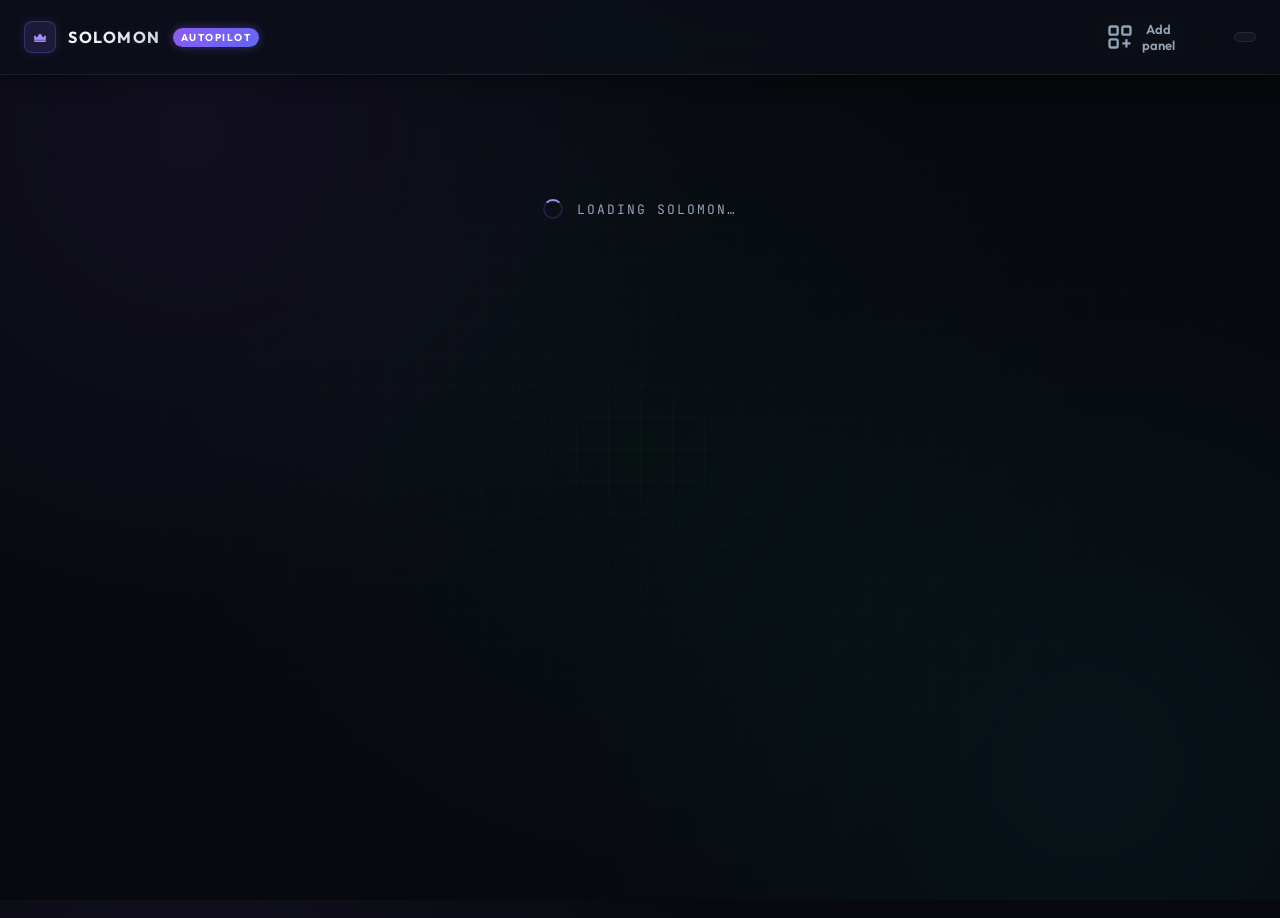
==== commit 677cfeda: "feat(ui): redesign Solomon console into sleek cyber-glass product showcase" ====
--- a/web/index.html
+++ b/web/index.html
@@ -3,7 +3,10 @@
 <head>
   <meta charset="UTF-8" />
   <meta name="viewport" content="width=device-width, initial-scale=1.0" />
-  <title>Solomon</title>
+  <title>Solomon — Autonomous Agent Console</title>
+  <link rel="preconnect" href="https://fonts.googleapis.com">
+  <link rel="preconnect" href="https://fonts.gstatic.com" crossorigin>
+  <link href="https://fonts.googleapis.com/css2?family=Outfit:wght@300;400;500;600;700&family=JetBrains+Mono:wght@400;500;600;700&display=swap" rel="stylesheet">
   <link rel="icon" href="assets/icon.png" />
   <link rel="stylesheet" href="styles.css" />
 </head>
@@ -13,7 +16,7 @@
 
   <header class="topbar">
     <div class="brand">
-      <span class="brand-mark"><svg viewBox="0 0 24 24" width="22" height="22" class="brand-crown" aria-hidden="true"><path d="M5 18 L19 18 L19 9 L15.5 12.5 L12 7 L8.5 12.5 L5 9 Z" fill="currentColor"/><rect x="5" y="15.2" width="14" height="1.6" rx="0.6" fill="var(--bg-1)" opacity="0.35"/><circle cx="5" cy="9" r="1.1" fill="var(--bg-1)"/><circle cx="12" cy="7" r="1.1" fill="var(--bg-1)"/><circle cx="19" cy="9" r="1.1" fill="var(--bg-1)"/></svg></span>
+      <span class="brand-mark"><svg viewBox="0 0 24 24" width="20" height="20" class="brand-crown" aria-hidden="true"><path d="M5 18 L19 18 L19 9 L15.5 12.5 L12 7 L8.5 12.5 L5 9 Z" fill="currentColor"/><rect x="5" y="15.2" width="14" height="1.6" rx="0.6" fill="var(--bg-1)" opacity="0.35"/><circle cx="5" cy="9" r="1.1" fill="var(--bg-1)"/><circle cx="12" cy="7" r="1.1" fill="var(--bg-1)"/><circle cx="19" cy="9" r="1.1" fill="var(--bg-1)"/></svg></span>
       <span class="brand-name">Solomon</span>
       <span class="brand-sub">autopilot</span>
     </div>
--- a/web/styles.css
+++ b/web/styles.css
@@ -1,472 +1,309 @@
-/* Solomon Autopilot console.
-   Hard edges, 2px strokes, solid offset shadows, mono data, status colors that shout.
-   Palette: operator-standard cyberbrutalist tokens (#1e1e2e bg / #b4befe primary /
-   #a6e3a1 ok / #f38ba8 err / #f9e2af warn / #89dceb info). Vanilla CSS, no framework. */
+/* Solomon Autopilot Console — Showcase Modern Glass Design System.
+   Deep space obsidian background, luminous glass cards, vibrant neon status indicators,
+   Google Fonts (Outfit & JetBrains Mono), smooth micro-interactions. */
 
 :root {
-  --bg-0: #11111b;           /* deepest */
-  --bg-1: #1e1e2e;           /* app background */
-  --bg-2: #181825;           /* panel surface */
-  --bg-3: #11111b;           /* inset wells (logs, inputs) */
-
-  --ink: #cdd6f4;
-  --ink-2: #a6adc8;
-  --ink-3: #6c7086;
-
-  --prim: #b4befe;           /* primary / brand */
-  --prim-dim: #7f849c;
-  --ok: #a6e3a1;
-  --warn: #f9e2af;
-  --err: #f38ba8;
-  --sleep: #89dceb;
-  --clay: var(--prim);       /* legacy alias used by inline styles */
-  --clay-bright: #c4cdff;
-
-  --stroke: #313244;
-  --stroke-2: #45475a;
-  --stroke-hard: #585b70;
-
-  --r: 2px;                  /* brutalism: corners barely exist */
-  --r-lg: 3px;
-  --r-xl: 4px;
-  --ease: cubic-bezier(.2, .8, .2, 1);
-  --sans: "Chakra Petch", "Segoe UI", system-ui, sans-serif;
-  --mono: "Cascadia Mono", "Cascadia Code", Consolas, "Segoe UI Mono", monospace;
-  --shadow: 4px 4px 0 0 rgba(0, 0, 0, .55);
-  --shadow-sm: 2px 2px 0 0 rgba(0, 0, 0, .5);
-  --glass-hi: rgba(180, 190, 254, .06); /* legacy alias: subtle primary tint */
+  --bg-0: #07090e;           /* deepest background */
+  --bg-1: #0c0f17;           /* main console canvas */
+  --bg-2: rgba(17, 23, 36, 0.75); /* panel glass card surface */
+  --bg-3: rgba(9, 13, 21, 0.85);  /* inset wells (logs, code inputs) */
+
+  --ink: #f1f5f9;            /* primary text */
+  --ink-2: #94a3b8;          /* secondary text */
+  --ink-3: #64748b;          /* muted text */
+
+  --prim: #8b5cf6;           /* violet brand primary */
+  --prim-bright: #a78bfa;    /* hover/glow primary */
+  --prim-dim: rgba(139, 92, 246, 0.15);
+
+  --ok: #10b981;             /* emerald live status */
+  --ok-glow: rgba(16, 185, 129, 0.2);
+  --warn: #f59e0b;           /* amber warning */
+  --err: #f43f5e;            /* rose error */
+  --sleep: #06b6d4;          /* cyan sleeping */
+  --grey: #475569;
+
+  --stroke: rgba(255, 255, 255, 0.08);
+  --stroke-2: rgba(255, 255, 255, 0.14);
+  --stroke-hard: rgba(139, 92, 246, 0.4);
+
+  --r: 8px;                  /* smooth rounded corners */
+  --r-lg: 12px;
+  --r-xl: 16px;
+
+  --ease: cubic-bezier(0.16, 1, 0.3, 1);
+  --sans: "Outfit", -apple-system, BlinkMacSystemFont, "Segoe UI", Roboto, sans-serif;
+  --mono: "JetBrains Mono", Consolas, monospace;
+
+  --shadow: 0 10px 30px -5px rgba(0, 0, 0, 0.6), 0 0 20px -5px rgba(139, 92, 246, 0.1);
+  --shadow-sm: 0 4px 12px rgba(0, 0, 0, 0.4);
+  --glass-backdrop: blur(16px) saturate(180%);
 }
 
 * { box-sizing: border-box; }
-html, body { height: 100%; margin: 0; }
+html, body { height: 100%; margin: 0; padding: 0; }
 body {
   font-family: var(--sans);
   color: var(--ink);
-  background: var(--bg-1);
+  background-color: var(--bg-0);
+  background-image: 
+    radial-gradient(circle at 15% 15%, rgba(139, 92, 246, 0.08) 0%, transparent 40%),
+    radial-gradient(circle at 85% 85%, rgba(6, 182, 212, 0.06) 0%, transparent 40%),
+    radial-gradient(circle at 50% 50%, rgba(16, 185, 129, 0.04) 0%, transparent 60%);
   overflow: hidden;
   -webkit-font-smoothing: antialiased;
-}
-
-/* ---------- backdrop: blueprint grid + scanline wash (replaces the aurora) ---------- */
-.aurora { position: fixed; inset: 0; z-index: 0; pointer-events: none; overflow: hidden; }
+  -moz-osx-font-smoothing: grayscale;
+}
+
+/* ---------- backdrop mesh ---------- */
+.aurora {
+  position: fixed; inset: 0; z-index: 0; pointer-events: none; overflow: hidden;
+}
 .aurora::before {
   content: ""; position: absolute; inset: 0;
   background-image:
-    linear-gradient(rgba(180, 190, 254, .045) 1px, transparent 1px),
-    linear-gradient(90deg, rgba(180, 190, 254, .045) 1px, transparent 1px);
-  background-size: 34px 34px;
-}
-.aurora::after {
-  content: ""; position: absolute; inset: 0;
-  background: repeating-linear-gradient(0deg, rgba(0,0,0,.14) 0 1px, transparent 1px 3px);
-  mix-blend-mode: multiply;
-}
-.aurora span { display: none; }
+    linear-gradient(rgba(255, 255, 255, 0.02) 1px, transparent 1px),
+    linear-gradient(90deg, rgba(255, 255, 255, 0.02) 1px, transparent 1px);
+  background-size: 32px 32px;
+  mask-image: radial-gradient(ellipse at center, rgba(0,0,0,1) 0%, rgba(0,0,0,0) 80%);
+}
 
 /* ---------- topbar ---------- */
 .topbar {
-  position: relative; z-index: 5;
-  display: flex; align-items: center; gap: 18px;
-  padding: 10px 18px;
-  background: var(--bg-0);
-  border-bottom: 2px solid var(--stroke-2);
-}
-.brand { display: flex; align-items: baseline; gap: 10px; }
-.brand-mark { display: inline-flex; align-items: center; color: var(--prim); transform: translateY(2px); }
-.brand-name { font-weight: 700; letter-spacing: 2px; font-size: 15px; text-transform: uppercase; }
+  position: relative; z-index: 10;
+  display: flex; align-items: center; gap: 20px;
+  padding: 12px 24px;
+  background: rgba(12, 15, 23, 0.8);
+  backdrop-filter: var(--glass-backdrop);
+  -webkit-backdrop-filter: var(--glass-backdrop);
+  border-bottom: 1px solid var(--stroke);
+  box-shadow: 0 4px 20px rgba(0, 0, 0, 0.4);
+}
+.brand { display: flex; align-items: center; gap: 12px; }
+.brand-mark {
+  display: inline-flex; align-items: center; justify-content: center;
+  width: 32px; height: 32px;
+  border-radius: var(--r);
+  background: var(--prim-dim);
+  border: 1px solid rgba(139, 92, 246, 0.3);
+  color: var(--prim-bright);
+  box-shadow: 0 0 12px var(--prim-dim);
+}
+.brand-crown { vertical-align: middle; }
+.brand-name {
+  font-weight: 700; letter-spacing: 1.5px; font-size: 16px;
+  text-transform: uppercase;
+  background: linear-gradient(135deg, #ffffff 0%, #cbd5e1 100%);
+  -webkit-background-clip: text;
+  -webkit-text-fill-color: transparent;
+}
 .brand-sub {
-  color: var(--bg-0); font-size: 10px; letter-spacing: 1.5px; text-transform: uppercase;
-  background: var(--prim); padding: 2px 7px; font-weight: 700; border-radius: var(--r);
-}
-.topbar-actions { margin-left: auto; display: flex; align-items: center; gap: 10px; }
-.version { color: var(--ink-3); font-family: var(--mono); font-size: 11px; letter-spacing: 1px; }
+  color: #ffffff; font-size: 10px; letter-spacing: 1.5px; text-transform: uppercase;
+  background: linear-gradient(135deg, var(--prim) 0%, #6366f1 100%);
+  padding: 3px 8px; font-weight: 700; border-radius: 20px;
+  box-shadow: 0 0 10px rgba(139, 92, 246, 0.4);
+}
+.topbar-actions { margin-left: auto; display: flex; align-items: center; gap: 12px; }
+.version {
+  color: var(--ink-3); font-family: var(--mono); font-size: 11px; letter-spacing: 1px;
+  background: rgba(255, 255, 255, 0.04); padding: 4px 10px; border-radius: 20px;
+  border: 1px solid var(--stroke);
+}
+
+/* ---------- buttons ---------- */
+.btn {
+  display: inline-flex; align-items: center; justify-content: center; gap: 8px;
+  padding: 8px 16px; border-radius: var(--r);
+  font-family: var(--sans); font-size: 13px; font-weight: 600;
+  cursor: pointer; transition: all 0.2s var(--ease);
+  border: 1px solid var(--stroke); background: rgba(255, 255, 255, 0.05); color: var(--ink);
+  backdrop-filter: blur(8px);
+}
+.btn:hover {
+  background: rgba(255, 255, 255, 0.1); border-color: var(--stroke-2);
+  transform: translateY(-1px); box-shadow: var(--shadow-sm);
+}
+.btn:active { transform: translateY(0); }
+.btn.ghost { background: transparent; border-color: transparent; color: var(--ink-2); }
+.btn.ghost:hover { background: rgba(255, 255, 255, 0.06); color: var(--ink); border-color: var(--stroke); }
+.btn.icon-only { padding: 8px; border-radius: var(--r); }
+.btn.prim {
+  background: linear-gradient(135deg, var(--prim) 0%, #6366f1 100%);
+  border-color: rgba(255, 255, 255, 0.2); color: #fff;
+  box-shadow: 0 4px 14px rgba(139, 92, 246, 0.35);
+}
+.btn.prim:hover {
+  background: linear-gradient(135deg, var(--prim-bright) 0%, #818cf8 100%);
+  box-shadow: 0 6px 20px rgba(139, 92, 246, 0.5);
+}
+.btn.ok {
+  background: rgba(16, 185, 129, 0.15); border-color: rgba(16, 185, 129, 0.3); color: var(--ok);
+}
+.btn.ok:hover { background: rgba(16, 185, 129, 0.25); border-color: var(--ok); }
+.btn.err {
+  background: rgba(244, 63, 94, 0.15); border-color: rgba(244, 63, 94, 0.3); color: var(--err);
+}
+.btn.err:hover { background: rgba(244, 63, 94, 0.25); border-color: var(--err); }
+.ic { display: inline-block; vertical-align: middle; stroke: currentColor; fill: none; stroke-width: 2; }
 
 /* ---------- workspace ---------- */
 .workspace {
   position: relative; z-index: 1;
-  height: calc(100vh - 55px);
+  height: calc(100vh - 57px);
   overflow-y: auto;
-  padding: 18px;
+  padding: 24px;
   display: grid;
-  grid-template-columns: repeat(auto-fill, minmax(390px, 1fr));
+  grid-template-columns: repeat(auto-fill, minmax(420px, 1fr));
   grid-auto-rows: min-content;
-  gap: 16px;
+  gap: 20px;
   align-content: start;
 }
-.workspace::-webkit-scrollbar { width: 10px; }
-.workspace::-webkit-scrollbar-thumb { background: var(--stroke-2); border: 2px solid var(--bg-1); }
-
-.boot { grid-column: 1 / -1; display: flex; gap: 12px; align-items: center; justify-content: center;
-  color: var(--ink-3); padding: 80px 0; font-family: var(--mono); text-transform: uppercase; letter-spacing: 2px; font-size: 12px; }
-.empty { grid-column: 1 / -1; text-align: center; color: var(--ink-3); padding: 12vh 0; }
-.empty h2 { color: var(--ink-2); font-weight: 700; margin: 0 0 6px; text-transform: uppercase; letter-spacing: 2px; }
-.empty p { margin: 0 0 20px; }
-
-/* ---------- panel (brutalist card) ---------- */
+.workspace::-webkit-scrollbar { width: 8px; }
+.workspace::-webkit-scrollbar-track { background: transparent; }
+.workspace::-webkit-scrollbar-thumb { background: rgba(255, 255, 255, 0.12); border-radius: 4px; }
+.workspace::-webkit-scrollbar-thumb:hover { background: rgba(255, 255, 255, 0.22); }
+
+.boot {
+  grid-column: 1 / -1; display: flex; gap: 14px; align-items: center; justify-content: center;
+  color: var(--ink-2); padding: 100px 0; font-family: var(--mono); text-transform: uppercase; letter-spacing: 2px; font-size: 13px;
+}
+.spinner {
+  width: 20px; height: 20px; border: 2px solid rgba(139, 92, 246, 0.2);
+  border-top-color: var(--prim-bright); border-radius: 50%;
+  animation: spin 0.8s linear infinite;
+}
+@keyframes spin { to { transform: rotate(360deg); } }
+
+/* ---------- panels / cards ---------- */
 .panel {
   background: var(--bg-2);
-  border: 2px solid var(--stroke-2);
-  border-radius: var(--r-xl);
+  backdrop-filter: var(--glass-backdrop);
+  -webkit-backdrop-filter: var(--glass-backdrop);
+  border: 1px solid var(--stroke);
+  border-radius: var(--r-lg);
   box-shadow: var(--shadow);
   overflow: hidden;
+  transition: border-color 0.25s var(--ease), transform 0.25s var(--ease), box-shadow 0.25s var(--ease);
   display: flex; flex-direction: column;
-  animation: rise .3s var(--ease) both;
-  transition: border-color .15s, box-shadow .15s, transform .15s;
+}
+.panel:hover {
+  border-color: var(--stroke-2);
+  box-shadow: 0 14px 35px -5px rgba(0, 0, 0, 0.7), 0 0 25px -5px rgba(139, 92, 246, 0.15);
 }
 .panel.span2 { grid-column: span 2; }
-.panel:hover { border-color: var(--stroke-hard); }
-.panel.dragging { opacity: .55; transform: scale(.985); }
-.panel.dragover { border-color: var(--prim); box-shadow: 0 0 0 2px var(--prim), var(--shadow); }
-@keyframes rise { from { opacity: 0; transform: translateY(10px); } to { opacity: 1; transform: none; } }
-
-.panel-head {
+@media (max-width: 900px) { .panel.span2 { grid-column: span 1; } }
+
+.panel-header {
+  display: flex; align-items: center; justify-content: space-between;
+  padding: 14px 18px;
+  background: rgba(255, 255, 255, 0.03);
+  border-bottom: 1px solid var(--stroke);
+}
+.panel-title {
   display: flex; align-items: center; gap: 10px;
-  padding: 10px 13px;
-  background: var(--bg-0);
-  border-bottom: 2px solid var(--stroke);
-  cursor: grab; user-select: none;
-}
-.panel-head:active { cursor: grabbing; }
-.panel-title { font-weight: 700; font-size: 12px; letter-spacing: 1.6px; text-transform: uppercase;
-  display: flex; align-items: center; gap: 8px; }
-.panel-title .dot-grip { color: var(--ink-3); display: flex; }
-.panel-head .head-tools { margin-left: auto; display: flex; align-items: center; gap: 6px; }
-.panel-body { padding: 13px 14px; overflow: auto; }
-.panel-body.tight { padding: 8px; }
-
-.head-btn {
-  display: inline-flex; align-items: center; justify-content: center;
+  font-weight: 600; font-size: 15px; letter-spacing: 0.5px; color: var(--ink);
+}
+.panel-icon {
+  display: flex; align-items: center; justify-content: center;
   width: 26px; height: 26px; border-radius: var(--r);
-  background: transparent; border: 1px solid transparent; color: var(--ink-3);
-  cursor: pointer; transition: .12s;
-}
-.head-btn:hover { background: var(--glass-hi); color: var(--ink); border-color: var(--stroke-2); }
-.head-btn .ic { width: 15px; height: 15px; }
-
-/* ---------- generic controls ---------- */
-.ic { width: 16px; height: 16px; fill: none; stroke: currentColor; stroke-width: 2;
-  stroke-linecap: square; stroke-linejoin: miter; }
-.btn {
-  display: inline-flex; align-items: center; gap: 7px;
-  font: inherit; font-size: 12px; font-weight: 700; letter-spacing: .6px; text-transform: uppercase;
-  padding: 7px 12px; border-radius: var(--r);
-  border: 2px solid var(--stroke-2); color: var(--ink);
-  background: var(--bg-2); cursor: pointer; transition: .12s var(--ease);
-  box-shadow: var(--shadow-sm);
-}
-.btn:hover { border-color: var(--stroke-hard); transform: translate(-1px, -1px); box-shadow: 3px 3px 0 0 rgba(0,0,0,.5); }
-.btn:active { transform: translate(1px, 1px); box-shadow: 1px 1px 0 0 rgba(0,0,0,.5); }
-.btn .ic { width: 15px; height: 15px; }
-.btn.ghost { background: transparent; box-shadow: none; border-color: var(--stroke); }
-.btn.ghost:hover { background: var(--glass-hi); }
-.btn.icon-only { padding: 7px; }
-.btn.primary { background: var(--prim); color: var(--bg-0); border-color: var(--prim); }
-.btn.primary:hover { background: var(--clay-bright); border-color: var(--clay-bright); }
-.btn.danger:hover { border-color: var(--err); color: var(--err); }
-.btn.sm { padding: 4px 9px; font-size: 11px; }
-.btn:disabled { opacity: .45; cursor: default; transform: none; box-shadow: var(--shadow-sm); }
-
-.field { display: flex; flex-direction: column; gap: 4px; }
-.field label { font-size: 10px; text-transform: uppercase; letter-spacing: 1px; color: var(--ink-3); font-weight: 700; }
-select, input[type=text], input[type=password] {
-  font: inherit; font-size: 12.5px; color: var(--ink); font-family: var(--mono);
-  background: var(--bg-3); border: 2px solid var(--stroke);
-  border-radius: var(--r); padding: 6px 8px; width: 100%;
-  transition: .12s; appearance: none;
-}
-select { background-image: url("data:image/svg+xml,%3Csvg xmlns='http://www.w3.org/2000/svg' width='12' height='12' fill='none' stroke='%236c7086' stroke-width='2' stroke-linecap='square'%3E%3Cpath d='M3 5l3 3 3-3'/%3E%3C/svg%3E");
-  background-repeat: no-repeat; background-position: right 8px center; padding-right: 26px; cursor: pointer; }
-select:focus, input:focus { outline: none; border-color: var(--prim); }
-select option { background: var(--bg-0); color: var(--ink); }
-
-/* switch */
-.switch { position: relative; width: 40px; height: 22px; border-radius: var(--r); border: 2px solid var(--stroke-2);
-  background: var(--bg-3); cursor: pointer; transition: .15s; padding: 0; }
-.switch .knob { position: absolute; top: 2px; left: 2px; width: 14px; height: 14px; border-radius: 1px;
-  background: var(--ink-3); transition: .15s var(--ease); }
-.switch.on { background: var(--prim); border-color: var(--prim); }
-.switch.on .knob { left: 20px; background: var(--bg-0); }
-
-/* ---------- Autopilot panel ---------- */
-.fleet-agent, .autopilot-agent {
-  display: grid; grid-template-columns: repeat(5, minmax(96px, 1fr)) auto;
-  gap: 8px; align-items: stretch; margin-bottom: 10px;
-  border: 2px solid var(--stroke); background: var(--bg-3); padding: 8px;
-  border-radius: var(--r-lg);
-}
-.agent-kv {
-  min-width: 0; display: flex; flex-direction: column; gap: 2px;
-  border: 1px solid var(--stroke); background: var(--bg-2); padding: 5px 7px;
+  background: var(--prim-dim); color: var(--prim-bright);
+}
+.panel-controls { display: flex; align-items: center; gap: 6px; }
+.panel-body { padding: 18px; display: flex; flex-direction: column; gap: 14px; flex: 1; }
+
+/* ---------- status badges & pills ---------- */
+.badge {
+  display: inline-flex; align-items: center; gap: 6px;
+  padding: 3px 10px; border-radius: 20px;
+  font-family: var(--mono); font-size: 11px; font-weight: 600; letter-spacing: 0.5px;
+  text-transform: uppercase;
+}
+.badge.run { background: var(--ok-glow); color: var(--ok); border: 1px solid rgba(16, 185, 129, 0.3); }
+.badge.sleep { background: rgba(6, 182, 212, 0.15); color: var(--sleep); border: 1px solid rgba(6, 182, 212, 0.3); }
+.badge.idle { background: rgba(245, 158, 11, 0.15); color: var(--warn); border: 1px solid rgba(245, 158, 11, 0.3); }
+.badge.err { background: rgba(244, 63, 94, 0.15); color: var(--err); border: 1px solid rgba(244, 63, 94, 0.3); }
+.badge.grey { background: rgba(255, 255, 255, 0.05); color: var(--ink-3); border: 1px solid var(--stroke); }
+
+.pulse-dot {
+  width: 7px; height: 7px; border-radius: 50%; background: currentColor;
+  box-shadow: 0 0 8px currentColor;
+  animation: pulse-glow 2s infinite var(--ease);
+}
+@keyframes pulse-glow {
+  0%, 100% { opacity: 1; transform: scale(1); }
+  50% { opacity: 0.4; transform: scale(0.85); }
+}
+
+/* ---------- data wells / code / inputs ---------- */
+.well {
+  background: var(--bg-3);
+  border: 1px solid var(--stroke);
   border-radius: var(--r);
-}
-.agent-kv span { font-size: 9px; text-transform: uppercase; letter-spacing: .8px; color: var(--ink-3); font-weight: 700; }
-.agent-kv b { font-family: var(--mono); font-size: 11px; color: var(--ink); white-space: nowrap; overflow: hidden; text-overflow: ellipsis; }
-.agent-kv em { font-family: var(--mono); font-size: 9px; color: var(--ink-3); font-style: normal; white-space: nowrap; overflow: hidden; text-overflow: ellipsis; }
-.agent-kv.ok b { color: var(--ok); }
-.agent-kv.warn b { color: var(--warn); }
-.fleet-agent-actions, .autopilot-actions { display: flex; align-items: center; gap: 7px; justify-content: flex-end; }
-.fleet-note, .autopilot-note { display: flex; align-items: center; gap: 8px; margin-bottom: 12px;
-  font-family: var(--mono); font-size: 11px; color: var(--ink-3); letter-spacing: .4px; }
-.fleet-note .blind, .autopilot-note .blind { color: var(--warn); }
-.fleet-grid, .autopilot-grid { display: grid; grid-template-columns: repeat(auto-fill, minmax(280px, 1fr)); gap: 10px; }
-.fcard {
-  border: 2px solid var(--stroke); border-left-width: 6px; border-radius: var(--r-lg);
-  background: var(--bg-3); padding: 10px 12px; transition: .12s;
-}
-.fcard:hover { border-color: var(--stroke-2); border-left-color: inherit; }
-.fcard.green { border-left-color: var(--ok); }
-.fcard.yellow { border-left-color: var(--warn); }
-.fcard.red { border-left-color: var(--err); }
-.fcard.grey { border-left-color: var(--stroke-hard); }
-.fcard-top { display: flex; align-items: center; gap: 8px; margin-bottom: 8px; }
-.fcard-name { font-weight: 700; font-size: 14px; letter-spacing: 1px; text-transform: uppercase; }
-.fcard-prio { font-family: var(--mono); font-size: 10px; color: var(--ink-3); }
-.fcard-status { margin-left: auto; font-family: var(--mono); font-size: 10px; font-weight: 700;
-  letter-spacing: 1px; padding: 2px 7px; border-radius: var(--r); border: 1px solid; text-transform: uppercase; }
-.fcard-status.green { color: var(--ok); border-color: var(--ok); }
-.fcard-status.yellow { color: var(--warn); border-color: var(--warn); }
-.fcard-status.red { color: var(--err); border-color: var(--err); background: rgba(243,139,168,.12); }
-.fcard-status.grey { color: var(--ink-3); border-color: var(--stroke-hard); }
-.fcard-outcomes { display: flex; flex-wrap: wrap; gap: 6px; margin-bottom: 8px; }
-.fstat { display: flex; flex-direction: column; padding: 4px 8px; min-width: 52px;
-  background: var(--bg-2); border: 1px solid var(--stroke); border-radius: var(--r); }
-.fstat b { font-family: var(--mono); font-size: 14px; font-weight: 700; line-height: 1.15; color: var(--ink); }
-.fstat b.ok { color: var(--ok); } .fstat b.err { color: var(--err); } .fstat b.warn { color: var(--warn); }
-.fstat span { font-size: 9px; text-transform: uppercase; letter-spacing: .8px; color: var(--ink-3); font-weight: 700; margin-top: 1px; }
-.fcard-probes { display: flex; flex-wrap: wrap; gap: 4px; margin-bottom: 8px; }
-.probe-chip { font-family: var(--mono); font-size: 9.5px; letter-spacing: .3px; padding: 2px 6px;
-  border-radius: var(--r); border: 1px solid var(--stroke); color: var(--ink-3); cursor: help; }
-.probe-chip.green { color: var(--ok); border-color: rgba(166,227,161,.4); }
-.probe-chip.yellow { color: var(--warn); border-color: rgba(249,226,175,.45); }
-.probe-chip.red { color: var(--err); border-color: var(--err); background: rgba(243,139,168,.1); }
-.fcard-reasons { font-family: var(--mono); font-size: 10.5px; color: var(--warn); margin-bottom: 8px;
-  white-space: pre-wrap; word-break: break-word; line-height: 1.5; }
-.fcard-reasons.red { color: var(--err); }
-.fleet-job, .fcard-proof {
-  display: grid; grid-template-columns: auto auto 1fr; gap: 7px; align-items: center;
-  font-family: var(--mono); font-size: 10px; border-top: 1px solid var(--stroke);
-  padding-top: 7px; margin-top: 7px; color: var(--ink-3); min-width: 0;
-}
-.fleet-job b, .fcard-proof b { color: var(--prim); text-transform: uppercase; letter-spacing: .7px; }
-.fleet-job span, .fcard-proof span { color: var(--ink-3); white-space: nowrap; }
-.fleet-job em, .fcard-proof em { font-style: normal; color: var(--ink-2); white-space: nowrap; overflow: hidden; text-overflow: ellipsis; min-width: 0; }
-.fcard-proof.shipped b, .fcard-proof.complete b { color: var(--ok); }
-.fcard-proof.blocked b, .fcard-proof.cooldown b { color: var(--warn); }
-.fcard-proof.proof_required b { color: var(--err); }
-.mission {
-  border: 2px solid var(--stroke); background: var(--bg-3); border-radius: var(--r-lg);
-  padding: 9px 11px; margin-bottom: 10px;
-}
-.mission span, .autopilot-current span, .blocker-why span, .blocker-action span {
-  display: block; font-size: 9px; text-transform: uppercase; letter-spacing: .8px;
-  color: var(--ink-3); font-weight: 700; margin-bottom: 3px;
-}
-.mission p { margin: 0; color: var(--ink); line-height: 1.45; font-size: 13px; }
-.autopilot-current {
-  display: grid; grid-template-columns: minmax(0, 1fr) minmax(0, 1.1fr);
-  gap: 9px; margin: 10px 0;
-}
-.autopilot-current > div {
-  min-width: 0; border: 1px solid var(--stroke); background: var(--bg-2);
-  border-radius: var(--r); padding: 7px 9px;
-}
-.autopilot-current b, .blocker-why b, .blocker-action b {
-  display: block; font-size: 12px; line-height: 1.35; color: var(--ink);
-  overflow-wrap: anywhere;
-}
-.autopilot-current .fcard-proof { grid-column: 1 / -1; margin-top: 0; }
-.fcard.blocker { min-height: 0; }
-.blocker-why, .blocker-action {
-  border-top: 1px solid var(--stroke); padding-top: 7px; margin-top: 7px;
-}
-.blocker-tags { display: flex; flex-wrap: wrap; gap: 5px; margin-top: 8px; }
-.tag {
-  font-family: var(--mono); font-size: 9.5px; color: var(--ink-2); border: 1px solid var(--stroke);
-  background: var(--bg-2); border-radius: var(--r); padding: 2px 6px; text-transform: uppercase;
-  letter-spacing: .5px;
-}
-.fcard-outcomes.compact { margin-top: 8px; }
-.empty-inline {
-  border: 2px dashed var(--stroke); border-radius: var(--r-lg); padding: 16px;
-  color: var(--ink-3); font-family: var(--mono); font-size: 12px;
-}
-.fcard-lane { display: flex; align-items: center; gap: 8px; border-top: 1px solid var(--stroke); padding-top: 8px; }
-.fcard-lane .lane-meta { font-family: var(--mono); font-size: 10.5px; color: var(--ink-3); }
-.fcard-lane .spacer { margin-left: auto; }
-.restart-forbidden { font-family: var(--mono); font-size: 9.5px; color: var(--err); font-weight: 700;
-  letter-spacing: 1px; text-transform: uppercase; }
-
-@media (max-width: 860px) {
-  .fleet-agent, .autopilot-agent, .autopilot-current { grid-template-columns: repeat(2, minmax(0, 1fr)); }
-  .fleet-agent-actions, .autopilot-actions { justify-content: flex-start; }
-}
-@media (max-width: 620px) {
-  .autopilot-agent, .autopilot-current { grid-template-columns: 1fr; }
-}
-
-/* ---------- CEO panel (v2) ---------- */
-.ceo-day { display: flex; gap: 8px; margin-bottom: 10px; flex-wrap: wrap; }
-.ceo-gate { display: flex; align-items: center; gap: 7px; padding: 6px 10px;
-  background: var(--bg-3); border: 2px solid var(--stroke); border-radius: var(--r-lg);
-  font-family: var(--mono); font-size: 11px; }
-.ceo-gate .st { font-weight: 700; text-transform: uppercase; letter-spacing: 1px; }
-.ceo-gate .st.done { color: var(--ok); }
-.ceo-gate .st.pending { color: var(--warn); }
-.ceo-gate .st.failed { color: var(--err); }
-.ceo-actions { display: flex; gap: 8px; margin-bottom: 12px; }
-.ceo-md {
-  font-family: var(--mono); font-size: 11px; line-height: 1.55; color: var(--ink-2);
-  background: var(--bg-3); border: 2px solid var(--stroke); border-radius: var(--r);
-  padding: 10px 12px; max-height: 300px; overflow: auto; white-space: pre-wrap; word-break: break-word;
-  margin-bottom: 10px;
-}
-.ceo-md .flag { color: var(--err); font-weight: 700; }
-.ceo-md::-webkit-scrollbar { width: 8px; } .ceo-md::-webkit-scrollbar-thumb { background: var(--stroke-2); }
-.ceo-tabs { display: flex; gap: 6px; margin-bottom: 8px; }
-.ceo-tab { font-family: var(--mono); font-size: 10px; font-weight: 700; letter-spacing: 1px; text-transform: uppercase;
-  padding: 4px 10px; border: 2px solid var(--stroke); border-radius: var(--r); color: var(--ink-3);
-  cursor: pointer; background: transparent; }
-.ceo-tab.active { color: var(--bg-0); background: var(--prim); border-color: var(--prim); }
-.deliveries { border-top: 1px solid var(--stroke); padding-top: 8px; }
-.deliveries h5 { margin: 0 0 6px; font-size: 10px; text-transform: uppercase; letter-spacing: 1px; color: var(--ink-3); }
-.delivery { display: flex; gap: 8px; font-family: var(--mono); font-size: 10.5px; color: var(--ink-3);
-  padding: 2px 0; white-space: nowrap; overflow: hidden; text-overflow: ellipsis; }
-.delivery .ok { color: var(--ok); } .delivery .err { color: var(--err); }
-
-/* ---------- INCIDENTS panel (v2) ---------- */
-.inc { display: flex; align-items: center; gap: 9px; padding: 8px 10px; margin-bottom: 6px;
-  background: var(--bg-3); border: 1px solid var(--stroke); border-left: 4px solid var(--stroke-hard);
-  border-radius: var(--r); font-family: var(--mono); font-size: 11px; }
-.inc.red { border-left-color: var(--err); }
-.inc.recovered { border-left-color: var(--ok); }
-.inc .inc-ev { font-weight: 700; text-transform: uppercase; letter-spacing: 1px; font-size: 10px; min-width: 76px; }
-.inc.red .inc-ev { color: var(--err); }
-.inc.recovered .inc-ev { color: var(--ok); }
-.inc .inc-id { color: var(--ink); }
-.inc .inc-ts { margin-left: auto; color: var(--ink-3); font-size: 10px; }
-.inc-detail { color: var(--ink-3); font-size: 10px; white-space: nowrap; overflow: hidden; text-overflow: ellipsis; max-width: 40%; }
-
-/* ---------- loop control panel ---------- */
-.loop { border: 2px solid var(--stroke); border-radius: var(--r-lg); padding: 11px; margin-bottom: 10px;
-  background: var(--bg-3); transition: .12s; }
-.loop:last-child { margin-bottom: 0; }
-.loop:hover { border-color: var(--stroke-2); }
-.loop-top { display: flex; align-items: center; gap: 10px; margin-bottom: 10px; }
-.loop-name { font-weight: 700; font-size: 13px; letter-spacing: 1px; text-transform: uppercase; }
-.loop-meta { color: var(--ink-3); font-size: 11px; font-family: var(--mono); }
-.loop-top .spacer { margin-left: auto; }
-
-.grid2 { display: grid; grid-template-columns: 1fr 1fr; gap: 8px; }
-.grid2 .wide { grid-column: 1 / -1; }
-
-/* status dot */
-.dot { width: 10px; height: 10px; border-radius: 1px; background: var(--ink-3); flex: none; }
-.dot.run { background: var(--ok); animation: blink 1.6s steps(2, start) infinite; }
-.dot.sleep { background: var(--sleep); }
-.dot.err { background: var(--err); }
-.dot.idle, .dot.grey { background: var(--ink-3); }
-@keyframes blink { 50% { opacity: .45; } }
-.pill { font-size: 11px; color: var(--ink-2); }
-
-/* ---------- activity / log panel ---------- */
-.log {
-  font-family: var(--mono); font-size: 11px; line-height: 1.6; color: var(--ink-2);
-  background: var(--bg-3); border: 2px solid var(--stroke); border-radius: var(--r);
-  padding: 10px 12px; height: 280px; overflow: auto; white-space: pre-wrap; word-break: break-word;
-}
-.log::-webkit-scrollbar { width: 8px; } .log::-webkit-scrollbar-thumb { background: var(--stroke-2); }
-.act-head { display: flex; align-items: center; gap: 9px; margin-bottom: 10px; }
-.act-head select { width: auto; min-width: 130px; }
-
-.act-overview { margin-bottom: 12px; }
-.metrics-row { display: flex; gap: 8px; margin-bottom: 8px; flex-wrap: wrap; }
-.mstat { display: flex; flex-direction: column; align-items: flex-start; padding: 5px 10px;
-  background: var(--bg-3); border: 1px solid var(--stroke); border-radius: var(--r); min-width: 56px; }
-.mstat .mstat-val { font-size: 16px; font-weight: 700; line-height: 1.1; font-family: var(--mono); color: var(--ink); }
-.mstat .mstat-val.sr { color: var(--prim); }
-.mstat.ok .mstat-val { color: var(--ok); }
-.mstat.err .mstat-val { color: var(--err); }
-.mstat .mstat-lbl { font-size: 9px; text-transform: uppercase; letter-spacing: .8px; color: var(--ink-3); margin-top: 2px; font-weight: 700; }
-
-.spark { width: 100%; height: 32px; display: block; margin-bottom: 10px; }
-.spark-line { fill: none; stroke: var(--prim); stroke-width: 1.6; stroke-linecap: square; }
-.spark-area { fill: rgba(180,190,254,.12); stroke: none; }
-.spark-bar { fill: var(--err); opacity: .6; }
-.spark-empty { fill: var(--ink-3); font-size: 9px; font-family: var(--mono); }
-
-.act-tl { margin-bottom: 12px; }
-.tl { display: flex; flex-wrap: wrap; gap: 4px; align-items: center; }
-.tl-node { display: inline-flex; align-items: center; justify-content: center;
-  width: 18px; height: 18px; border-radius: var(--r); font-size: 11px; font-weight: 700; font-family: var(--mono);
-  background: color-mix(in srgb, var(--node, var(--ink-3)) 14%, transparent);
-  color: var(--node, var(--ink-3)); border: 1px solid color-mix(in srgb, var(--node, var(--ink-3)) 45%, transparent);
-  cursor: help; transition: transform .1s var(--ease); }
-.tl-node:hover { transform: scale(1.18); z-index: 2; }
-.tl-node.shipped { --node: var(--ok); }
-.tl-node.reverted, .tl-node.error { --node: var(--err); }
-.tl-node.blocked { --node: var(--warn); }
-.tl-node.noop, .tl-node.stopped { --node: var(--ink-3); }
-.tl-empty { color: var(--ink-3); font-size: 11px; font-family: var(--mono); }
-.act-logwrap { }
-
-/* ---------- approvals panel ---------- */
-.pr { display: flex; align-items: center; gap: 10px; padding: 10px 11px; border: 2px solid var(--stroke);
-  border-radius: var(--r); margin-bottom: 8px; background: var(--bg-3); transition: .12s; }
-.pr:hover { border-color: var(--stroke-2); }
-.pr-main { min-width: 0; }
-.pr-title { font-size: 12.5px; font-weight: 600; white-space: nowrap; overflow: hidden; text-overflow: ellipsis; }
-.pr-sub { color: var(--ink-3); font-size: 10.5px; font-family: var(--mono); }
-.pr .spacer { margin-left: auto; }
-.muted { color: var(--ink-3); font-size: 12px; }
-
-/* ---------- bento popover ---------- */
+  padding: 12px 14px;
+  font-family: var(--mono); font-size: 12px; color: var(--ink-2);
+  overflow-x: auto;
+}
+.well::-webkit-scrollbar { height: 6px; }
+.well::-webkit-scrollbar-thumb { background: rgba(255, 255, 255, 0.12); border-radius: 3px; }
+
+.field { display: flex; flex-direction: column; gap: 6px; }
+.field label { font-size: 12px; font-weight: 500; color: var(--ink-2); letter-spacing: 0.5px; }
+.field input, .field select, .field textarea {
+  width: 100%; padding: 9px 13px;
+  background: var(--bg-3); border: 1px solid var(--stroke); border-radius: var(--r);
+  color: var(--ink); font-family: var(--sans); font-size: 13px;
+  transition: border-color 0.2s var(--ease), box-shadow 0.2s var(--ease);
+}
+.field input:focus, .field select:focus, .field textarea:focus {
+  outline: none; border-color: var(--prim);
+  box-shadow: 0 0 0 3px rgba(139, 92, 246, 0.2);
+}
+
+/* ---------- bento & drawer overlays ---------- */
 .bento {
-  position: fixed; z-index: 40; min-width: 240px;
-  background: var(--bg-0);
-  border: 2px solid var(--stroke-2); border-radius: var(--r-lg); box-shadow: var(--shadow);
-  padding: 6px; animation: pop .14s var(--ease) both;
-}
-@keyframes pop { from { opacity: 0; transform: translateY(-5px); } to { opacity: 1; transform: none; } }
-.bento-item { display: flex; gap: 11px; align-items: flex-start; padding: 9px 10px; border-radius: var(--r);
-  cursor: pointer; transition: .1s; }
-.bento-item:hover { background: var(--glass-hi); }
-.bento-item .ic { color: var(--prim); margin-top: 1px; }
-.bento-item b { font-size: 12px; font-weight: 700; text-transform: uppercase; letter-spacing: .8px; }
-.bento-item small { display: block; color: var(--ink-3); font-size: 10.5px; margin-top: 1px; }
-
-/* ---------- settings drawer ---------- */
-.scrim { position: fixed; inset: 0; z-index: 30; background: rgba(0,0,0,.6); animation: fade .15s; }
-@keyframes fade { from { opacity: 0; } to { opacity: 1; } }
+  position: absolute; top: 60px; right: 24px; z-index: 100;
+  width: 320px; background: rgba(15, 20, 32, 0.95);
+  backdrop-filter: var(--glass-backdrop); -webkit-backdrop-filter: var(--glass-backdrop);
+  border: 1px solid var(--stroke-2); border-radius: var(--r-lg);
+  box-shadow: 0 20px 40px rgba(0,0,0,0.8); padding: 12px;
+  display: flex; flex-direction: column; gap: 8px;
+  animation: fadeIn 0.2s var(--ease);
+}
+.bento.hidden { display: none; }
+.bento-item {
+  padding: 10px 14px; border-radius: var(--r);
+  background: rgba(255, 255, 255, 0.03); border: 1px solid var(--stroke);
+  cursor: pointer; transition: all 0.2s var(--ease);
+}
+.bento-item:hover { background: var(--prim-dim); border-color: var(--prim); }
+
+.scrim {
+  position: fixed; inset: 0; z-index: 150;
+  background: rgba(0, 0, 0, 0.6); backdrop-filter: blur(4px);
+}
+.scrim.hidden { display: none; }
+
 .drawer {
-  position: fixed; top: 0; right: 0; z-index: 31; width: 380px; max-width: 92vw; height: 100%;
-  background: var(--bg-2);
-  border-left: 2px solid var(--stroke-2); box-shadow: -8px 0 0 0 rgba(0,0,0,.35);
-  padding: 20px; overflow-y: auto; animation: slidein .2s var(--ease) both;
-}
-@keyframes slidein { from { transform: translateX(100%); } to { transform: none; } }
-.drawer h3 { margin: 0 0 4px; font-size: 14px; text-transform: uppercase; letter-spacing: 2px; }
-.drawer .sub { color: var(--ink-3); font-size: 12px; margin: 0 0 18px; }
-.sect { margin-bottom: 22px; }
-.sect h4 { font-size: 10px; text-transform: uppercase; letter-spacing: 1.2px; color: var(--ink-3);
-  margin: 0 0 10px; font-weight: 700; border-bottom: 1px solid var(--stroke); padding-bottom: 5px; }
-.row { display: flex; gap: 8px; align-items: center; margin-bottom: 9px; }
-.row .switch { flex: none; }
-.row .lbl { font-size: 13px; }
-.row .lbl small { display: block; color: var(--ink-3); font-size: 11px; }
-.row .spacer { margin-left: auto; }
-
-/* ---------- toasts ---------- */
-.toasts { position: fixed; bottom: 20px; left: 50%; transform: translateX(-50%); z-index: 60;
-  display: flex; flex-direction: column; gap: 8px; align-items: center; pointer-events: none; }
-.toast { background: var(--bg-0); border: 2px solid var(--stroke-2);
-  color: var(--ink); padding: 9px 15px; border-radius: var(--r-lg); font-size: 12.5px;
-  font-family: var(--mono); box-shadow: var(--shadow); animation: rise .2s var(--ease) both; max-width: 80vw; }
-.toast.ok { border-color: var(--ok); }
-.toast.err { border-color: var(--err); }
-
-/* spinner */
-.spinner { width: 16px; height: 16px; border: 3px solid var(--stroke-2); border-top-color: var(--prim);
-  border-radius: 50%; animation: spin .7s linear infinite; }
-@keyframes spin { to { transform: rotate(360deg); } }
-
-.hidden { display: none !important; }
+  position: fixed; top: 0; right: 0; bottom: 0; z-index: 200;
+  width: 440px; max-width: 90vw; background: rgba(12, 16, 26, 0.95);
+  backdrop-filter: var(--glass-backdrop); -webkit-backdrop-filter: var(--glass-backdrop);
+  border-left: 1px solid var(--stroke-2);
+  box-shadow: -10px 0 40px rgba(0, 0, 0, 0.8);
+  padding: 24px; overflow-y: auto;
+  transition: transform 0.3s var(--ease);
+}
+.drawer.hidden { transform: translateX(100%); display: none; }
+
+.toasts {
+  position: fixed; bottom: 24px; right: 24px; z-index: 300;
+  display: flex; flex-direction: column; gap: 10px; pointer-events: none;
+}
+.toast {
+  pointer-events: auto; padding: 12px 18px; border-radius: var(--r);
+  background: rgba(15, 23, 42, 0.95); border: 1px solid var(--stroke-2);
+  color: var(--ink); font-size: 13px; font-weight: 500;
+  box-shadow: 0 10px 25px rgba(0, 0, 0, 0.5);
+  animation: slideUp 0.3s var(--ease);
+}
+@keyframes slideUp { from { transform: translateY(15px); opacity: 0; } to { transform: translateY(0); opacity: 1; } }
+@keyframes fadeIn { from { opacity: 0; transform: scale(0.98); } to { opacity: 1; transform: scale(1); } }
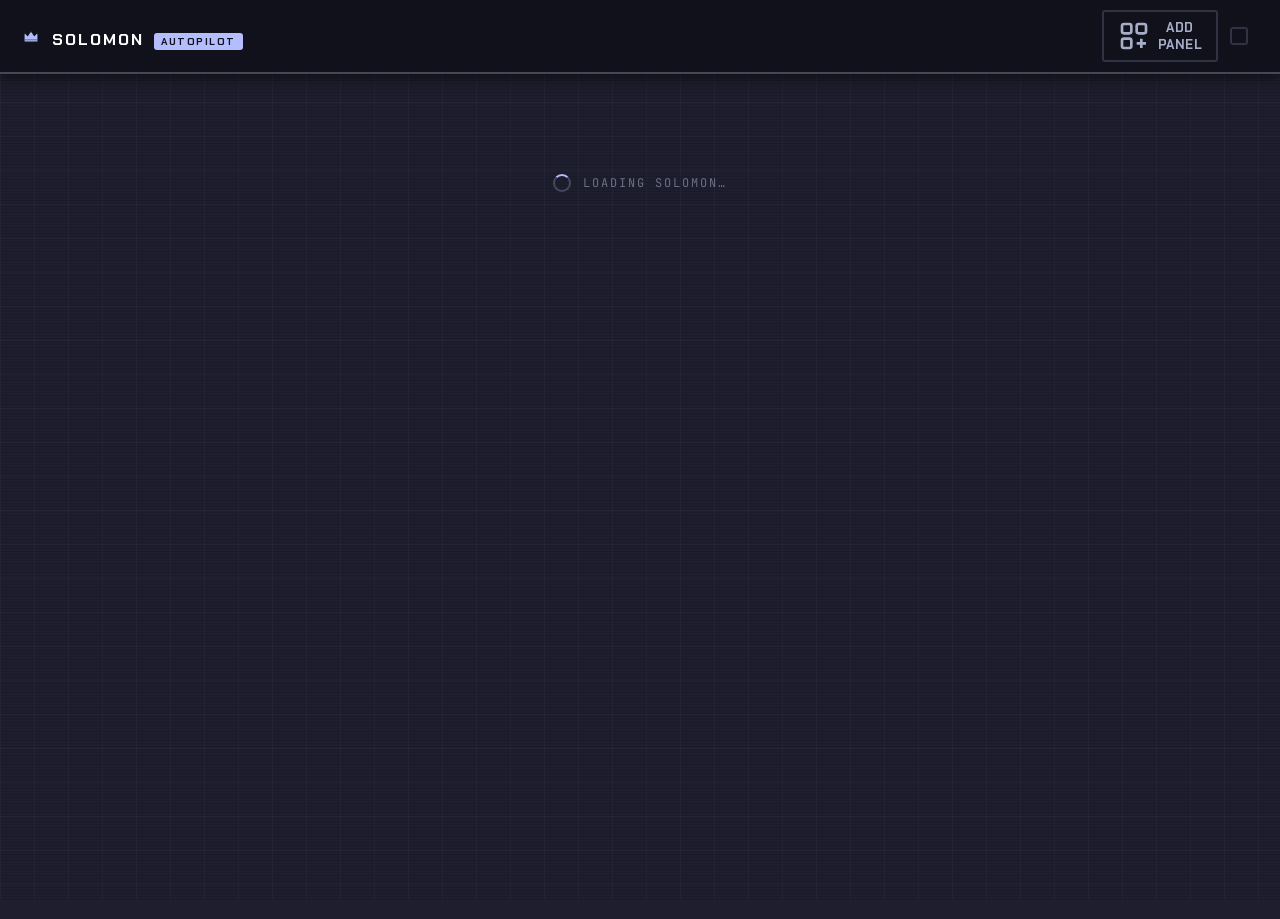
==== commit 388f102d: "refactor(ui): restore cyberbrutalist operator console aesthetic for Solomon" ====
--- a/web/index.html
+++ b/web/index.html
@@ -3,20 +3,20 @@
 <head>
   <meta charset="UTF-8" />
   <meta name="viewport" content="width=device-width, initial-scale=1.0" />
-  <title>Solomon — Autonomous Agent Console</title>
+  <title>Solomon — Operator Console</title>
   <link rel="preconnect" href="https://fonts.googleapis.com">
   <link rel="preconnect" href="https://fonts.gstatic.com" crossorigin>
-  <link href="https://fonts.googleapis.com/css2?family=Outfit:wght@300;400;500;600;700&family=JetBrains+Mono:wght@400;500;600;700&display=swap" rel="stylesheet">
+  <link href="https://fonts.googleapis.com/css2?family=Chakra+Petch:wght@400;500;600;700&family=JetBrains+Mono:wght@400;500;600;700&display=swap" rel="stylesheet">
   <link rel="icon" href="assets/icon.png" />
   <link rel="stylesheet" href="styles.css" />
 </head>
 <body>
-  <!-- aurora backdrop: soft drifting glows behind the frosted glass -->
+  <!-- blueprint grid backdrop -->
   <div class="aurora" aria-hidden="true"><span></span><span></span><span></span></div>
 
   <header class="topbar">
     <div class="brand">
-      <span class="brand-mark"><svg viewBox="0 0 24 24" width="20" height="20" class="brand-crown" aria-hidden="true"><path d="M5 18 L19 18 L19 9 L15.5 12.5 L12 7 L8.5 12.5 L5 9 Z" fill="currentColor"/><rect x="5" y="15.2" width="14" height="1.6" rx="0.6" fill="var(--bg-1)" opacity="0.35"/><circle cx="5" cy="9" r="1.1" fill="var(--bg-1)"/><circle cx="12" cy="7" r="1.1" fill="var(--bg-1)"/><circle cx="19" cy="9" r="1.1" fill="var(--bg-1)"/></svg></span>
+      <span class="brand-mark"><svg viewBox="0 0 24 24" width="22" height="22" class="brand-crown" aria-hidden="true"><path d="M5 18 L19 18 L19 9 L15.5 12.5 L12 7 L8.5 12.5 L5 9 Z" fill="currentColor"/><rect x="5" y="15.2" width="14" height="1.6" rx="0.6" fill="var(--bg-1)" opacity="0.35"/><circle cx="5" cy="9" r="1.1" fill="var(--bg-1)"/><circle cx="12" cy="7" r="1.1" fill="var(--bg-1)"/><circle cx="19" cy="9" r="1.1" fill="var(--bg-1)"/></svg></span>
       <span class="brand-name">Solomon</span>
       <span class="brand-sub">autopilot</span>
     </div>
--- a/web/styles.css
+++ b/web/styles.css
@@ -1,43 +1,43 @@
-/* Solomon Autopilot Console — Showcase Modern Glass Design System.
-   Deep space obsidian background, luminous glass cards, vibrant neon status indicators,
-   Google Fonts (Outfit & JetBrains Mono), smooth micro-interactions. */
+/* Solomon Autopilot Console — Modern Cyberbrutalist Operator Deck.
+   Hard edges, 2px stroke borders, solid 3D offset shadows, operator cyberbrutalist palette
+   (#1e1e2e background, #b4befe primary, #a6e3a1 ok, #f38ba8 err, #f9e2af warn, #89dceb sleep).
+   Typography: Chakra Petch display + JetBrains Mono data. */
 
 :root {
-  --bg-0: #07090e;           /* deepest background */
-  --bg-1: #0c0f17;           /* main console canvas */
-  --bg-2: rgba(17, 23, 36, 0.75); /* panel glass card surface */
-  --bg-3: rgba(9, 13, 21, 0.85);  /* inset wells (logs, code inputs) */
-
-  --ink: #f1f5f9;            /* primary text */
-  --ink-2: #94a3b8;          /* secondary text */
-  --ink-3: #64748b;          /* muted text */
-
-  --prim: #8b5cf6;           /* violet brand primary */
-  --prim-bright: #a78bfa;    /* hover/glow primary */
-  --prim-dim: rgba(139, 92, 246, 0.15);
-
-  --ok: #10b981;             /* emerald live status */
-  --ok-glow: rgba(16, 185, 129, 0.2);
-  --warn: #f59e0b;           /* amber warning */
-  --err: #f43f5e;            /* rose error */
-  --sleep: #06b6d4;          /* cyan sleeping */
-  --grey: #475569;
-
-  --stroke: rgba(255, 255, 255, 0.08);
-  --stroke-2: rgba(255, 255, 255, 0.14);
-  --stroke-hard: rgba(139, 92, 246, 0.4);
-
-  --r: 8px;                  /* smooth rounded corners */
-  --r-lg: 12px;
-  --r-xl: 16px;
+  --bg-0: #11111b;           /* deepest */
+  --bg-1: #1e1e2e;           /* main console canvas */
+  --bg-2: #181825;           /* panel card surface */
+  --bg-3: #11111b;           /* inset wells (logs, inputs) */
+
+  --ink: #cdd6f4;            /* primary text */
+  --ink-2: #a6adc8;          /* secondary text */
+  --ink-3: #6c7086;          /* muted text */
+
+  --prim: #b4befe;           /* primary brand lavender */
+  --prim-bright: #c4cdff;
+  --prim-dim: rgba(180, 190, 254, 0.12);
+
+  --ok: #a6e3a1;             /* mint green live */
+  --ok-dim: rgba(166, 227, 161, 0.15);
+  --warn: #f9e2af;           /* yellow warning */
+  --err: #f38ba8;            /* pink error */
+  --sleep: #89dceb;          /* cyan sleeping */
+  --grey: #585b70;
+
+  --stroke: #313244;
+  --stroke-2: #45475a;
+  --stroke-hard: #585b70;
+
+  --r: 3px;                  /* cyberbrutalist: sharp corners */
+  --r-lg: 4px;
+  --r-xl: 6px;
 
   --ease: cubic-bezier(0.16, 1, 0.3, 1);
-  --sans: "Outfit", -apple-system, BlinkMacSystemFont, "Segoe UI", Roboto, sans-serif;
-  --mono: "JetBrains Mono", Consolas, monospace;
-
-  --shadow: 0 10px 30px -5px rgba(0, 0, 0, 0.6), 0 0 20px -5px rgba(139, 92, 246, 0.1);
-  --shadow-sm: 0 4px 12px rgba(0, 0, 0, 0.4);
-  --glass-backdrop: blur(16px) saturate(180%);
+  --sans: "Chakra Petch", "Segoe UI", system-ui, sans-serif;
+  --mono: "JetBrains Mono", "Cascadia Code", Consolas, monospace;
+
+  --shadow: 4px 4px 0 0 rgba(0, 0, 0, 0.65);
+  --shadow-sm: 2px 2px 0 0 rgba(0, 0, 0, 0.55);
 }
 
 * { box-sizing: border-box; }
@@ -45,131 +45,106 @@
 body {
   font-family: var(--sans);
   color: var(--ink);
-  background-color: var(--bg-0);
-  background-image: 
-    radial-gradient(circle at 15% 15%, rgba(139, 92, 246, 0.08) 0%, transparent 40%),
-    radial-gradient(circle at 85% 85%, rgba(6, 182, 212, 0.06) 0%, transparent 40%),
-    radial-gradient(circle at 50% 50%, rgba(16, 185, 129, 0.04) 0%, transparent 60%);
+  background-color: var(--bg-1);
   overflow: hidden;
   -webkit-font-smoothing: antialiased;
-  -moz-osx-font-smoothing: grayscale;
-}
-
-/* ---------- backdrop mesh ---------- */
+}
+
+/* ---------- blueprint grid backdrop ---------- */
 .aurora {
   position: fixed; inset: 0; z-index: 0; pointer-events: none; overflow: hidden;
 }
 .aurora::before {
   content: ""; position: absolute; inset: 0;
   background-image:
-    linear-gradient(rgba(255, 255, 255, 0.02) 1px, transparent 1px),
-    linear-gradient(90deg, rgba(255, 255, 255, 0.02) 1px, transparent 1px);
-  background-size: 32px 32px;
-  mask-image: radial-gradient(ellipse at center, rgba(0,0,0,1) 0%, rgba(0,0,0,0) 80%);
+    linear-gradient(rgba(180, 190, 254, 0.045) 1px, transparent 1px),
+    linear-gradient(90deg, rgba(180, 190, 254, 0.045) 1px, transparent 1px);
+  background-size: 34px 34px;
+}
+.aurora::after {
+  content: ""; position: absolute; inset: 0;
+  background: repeating-linear-gradient(0deg, rgba(0,0,0,0.12) 0 1px, transparent 1px 3px);
+  pointer-events: none;
 }
 
 /* ---------- topbar ---------- */
 .topbar {
   position: relative; z-index: 10;
   display: flex; align-items: center; gap: 20px;
-  padding: 12px 24px;
-  background: rgba(12, 15, 23, 0.8);
-  backdrop-filter: var(--glass-backdrop);
-  -webkit-backdrop-filter: var(--glass-backdrop);
-  border-bottom: 1px solid var(--stroke);
-  box-shadow: 0 4px 20px rgba(0, 0, 0, 0.4);
-}
-.brand { display: flex; align-items: center; gap: 12px; }
+  padding: 10px 20px;
+  background: var(--bg-0);
+  border-bottom: 2px solid var(--stroke-2);
+  box-shadow: 0 4px 12px rgba(0,0,0,0.5);
+}
+.brand { display: flex; align-items: baseline; gap: 10px; }
 .brand-mark {
   display: inline-flex; align-items: center; justify-content: center;
-  width: 32px; height: 32px;
-  border-radius: var(--r);
-  background: var(--prim-dim);
-  border: 1px solid rgba(139, 92, 246, 0.3);
-  color: var(--prim-bright);
-  box-shadow: 0 0 12px var(--prim-dim);
+  color: var(--prim); transform: translateY(2px);
 }
 .brand-crown { vertical-align: middle; }
 .brand-name {
-  font-weight: 700; letter-spacing: 1.5px; font-size: 16px;
-  text-transform: uppercase;
-  background: linear-gradient(135deg, #ffffff 0%, #cbd5e1 100%);
-  -webkit-background-clip: text;
-  -webkit-text-fill-color: transparent;
+  font-weight: 700; letter-spacing: 2px; font-size: 16px;
+  text-transform: uppercase; color: #ffffff;
 }
 .brand-sub {
-  color: #ffffff; font-size: 10px; letter-spacing: 1.5px; text-transform: uppercase;
-  background: linear-gradient(135deg, var(--prim) 0%, #6366f1 100%);
-  padding: 3px 8px; font-weight: 700; border-radius: 20px;
-  box-shadow: 0 0 10px rgba(139, 92, 246, 0.4);
+  color: var(--bg-0); font-size: 10px; letter-spacing: 1.5px; text-transform: uppercase;
+  background: var(--prim); padding: 2px 7px; font-weight: 700; border-radius: var(--r);
 }
 .topbar-actions { margin-left: auto; display: flex; align-items: center; gap: 12px; }
 .version {
   color: var(--ink-3); font-family: var(--mono); font-size: 11px; letter-spacing: 1px;
-  background: rgba(255, 255, 255, 0.04); padding: 4px 10px; border-radius: 20px;
-  border: 1px solid var(--stroke);
 }
 
 /* ---------- buttons ---------- */
 .btn {
   display: inline-flex; align-items: center; justify-content: center; gap: 8px;
-  padding: 8px 16px; border-radius: var(--r);
-  font-family: var(--sans); font-size: 13px; font-weight: 600;
-  cursor: pointer; transition: all 0.2s var(--ease);
-  border: 1px solid var(--stroke); background: rgba(255, 255, 255, 0.05); color: var(--ink);
-  backdrop-filter: blur(8px);
+  padding: 7px 14px; border-radius: var(--r);
+  font-family: var(--sans); font-size: 13px; font-weight: 700;
+  text-transform: uppercase; letter-spacing: 0.5px;
+  cursor: pointer; transition: all 0.15s var(--ease);
+  border: 2px solid var(--stroke-2); background: var(--bg-2); color: var(--ink);
+  box-shadow: var(--shadow-sm);
 }
 .btn:hover {
-  background: rgba(255, 255, 255, 0.1); border-color: var(--stroke-2);
-  transform: translateY(-1px); box-shadow: var(--shadow-sm);
-}
-.btn:active { transform: translateY(0); }
-.btn.ghost { background: transparent; border-color: transparent; color: var(--ink-2); }
-.btn.ghost:hover { background: rgba(255, 255, 255, 0.06); color: var(--ink); border-color: var(--stroke); }
-.btn.icon-only { padding: 8px; border-radius: var(--r); }
+  background: var(--stroke); border-color: var(--prim);
+  transform: translate(-1px, -1px); box-shadow: 3px 3px 0 0 rgba(0,0,0,0.7);
+}
+.btn:active { transform: translate(0, 0); box-shadow: 1px 1px 0 0 rgba(0,0,0,0.7); }
+.btn.ghost { background: transparent; border-color: var(--stroke); color: var(--ink-2); box-shadow: none; }
+.btn.ghost:hover { background: var(--bg-0); border-color: var(--stroke-2); color: var(--ink); }
+.btn.icon-only { padding: 7px; border-radius: var(--r); }
 .btn.prim {
-  background: linear-gradient(135deg, var(--prim) 0%, #6366f1 100%);
-  border-color: rgba(255, 255, 255, 0.2); color: #fff;
-  box-shadow: 0 4px 14px rgba(139, 92, 246, 0.35);
-}
-.btn.prim:hover {
-  background: linear-gradient(135deg, var(--prim-bright) 0%, #818cf8 100%);
-  box-shadow: 0 6px 20px rgba(139, 92, 246, 0.5);
-}
-.btn.ok {
-  background: rgba(16, 185, 129, 0.15); border-color: rgba(16, 185, 129, 0.3); color: var(--ok);
-}
-.btn.ok:hover { background: rgba(16, 185, 129, 0.25); border-color: var(--ok); }
-.btn.err {
-  background: rgba(244, 63, 94, 0.15); border-color: rgba(244, 63, 94, 0.3); color: var(--err);
-}
-.btn.err:hover { background: rgba(244, 63, 94, 0.25); border-color: var(--err); }
+  background: var(--prim); border-color: var(--prim-bright); color: var(--bg-0);
+  box-shadow: var(--shadow-sm);
+}
+.btn.prim:hover { background: var(--prim-bright); color: #000; }
+.btn.ok { background: rgba(166, 227, 161, 0.15); border-color: var(--ok); color: var(--ok); }
+.btn.err { background: rgba(243, 139, 168, 0.15); border-color: var(--err); color: var(--err); }
 .ic { display: inline-block; vertical-align: middle; stroke: currentColor; fill: none; stroke-width: 2; }
 
 /* ---------- workspace ---------- */
 .workspace {
   position: relative; z-index: 1;
-  height: calc(100vh - 57px);
+  height: calc(100vh - 55px);
   overflow-y: auto;
-  padding: 24px;
+  padding: 20px;
   display: grid;
-  grid-template-columns: repeat(auto-fill, minmax(420px, 1fr));
+  grid-template-columns: repeat(auto-fill, minmax(400px, 1fr));
   grid-auto-rows: min-content;
-  gap: 20px;
+  gap: 18px;
   align-content: start;
 }
-.workspace::-webkit-scrollbar { width: 8px; }
-.workspace::-webkit-scrollbar-track { background: transparent; }
-.workspace::-webkit-scrollbar-thumb { background: rgba(255, 255, 255, 0.12); border-radius: 4px; }
-.workspace::-webkit-scrollbar-thumb:hover { background: rgba(255, 255, 255, 0.22); }
+.workspace::-webkit-scrollbar { width: 10px; }
+.workspace::-webkit-scrollbar-track { background: var(--bg-0); }
+.workspace::-webkit-scrollbar-thumb { background: var(--stroke-2); border: 2px solid var(--bg-1); }
 
 .boot {
-  grid-column: 1 / -1; display: flex; gap: 14px; align-items: center; justify-content: center;
-  color: var(--ink-2); padding: 100px 0; font-family: var(--mono); text-transform: uppercase; letter-spacing: 2px; font-size: 13px;
+  grid-column: 1 / -1; display: flex; gap: 12px; align-items: center; justify-content: center;
+  color: var(--ink-3); padding: 80px 0; font-family: var(--mono); text-transform: uppercase; letter-spacing: 2px; font-size: 12px;
 }
 .spinner {
-  width: 20px; height: 20px; border: 2px solid rgba(139, 92, 246, 0.2);
-  border-top-color: var(--prim-bright); border-radius: 50%;
+  width: 18px; height: 18px; border: 2px solid var(--stroke-2);
+  border-top-color: var(--prim); border-radius: 50%;
   animation: spin 0.8s linear infinite;
 }
 @keyframes spin { to { transform: rotate(360deg); } }
@@ -177,133 +152,108 @@
 /* ---------- panels / cards ---------- */
 .panel {
   background: var(--bg-2);
-  backdrop-filter: var(--glass-backdrop);
-  -webkit-backdrop-filter: var(--glass-backdrop);
-  border: 1px solid var(--stroke);
+  border: 2px solid var(--stroke-2);
   border-radius: var(--r-lg);
   box-shadow: var(--shadow);
   overflow: hidden;
-  transition: border-color 0.25s var(--ease), transform 0.25s var(--ease), box-shadow 0.25s var(--ease);
   display: flex; flex-direction: column;
+  transition: border-color 0.2s var(--ease);
 }
 .panel:hover {
-  border-color: var(--stroke-2);
-  box-shadow: 0 14px 35px -5px rgba(0, 0, 0, 0.7), 0 0 25px -5px rgba(139, 92, 246, 0.15);
+  border-color: var(--stroke-hard);
 }
 .panel.span2 { grid-column: span 2; }
 @media (max-width: 900px) { .panel.span2 { grid-column: span 1; } }
 
 .panel-header {
   display: flex; align-items: center; justify-content: space-between;
-  padding: 14px 18px;
-  background: rgba(255, 255, 255, 0.03);
-  border-bottom: 1px solid var(--stroke);
+  padding: 10px 16px;
+  background: var(--bg-0);
+  border-bottom: 2px solid var(--stroke-2);
 }
 .panel-title {
   display: flex; align-items: center; gap: 10px;
-  font-weight: 600; font-size: 15px; letter-spacing: 0.5px; color: var(--ink);
+  font-weight: 700; font-size: 14px; letter-spacing: 1px; color: var(--ink);
+  text-transform: uppercase;
 }
 .panel-icon {
   display: flex; align-items: center; justify-content: center;
-  width: 26px; height: 26px; border-radius: var(--r);
-  background: var(--prim-dim); color: var(--prim-bright);
+  color: var(--prim);
 }
 .panel-controls { display: flex; align-items: center; gap: 6px; }
-.panel-body { padding: 18px; display: flex; flex-direction: column; gap: 14px; flex: 1; }
-
-/* ---------- status badges & pills ---------- */
+.panel-body { padding: 16px; display: flex; flex-direction: column; gap: 12px; flex: 1; }
+
+/* ---------- status badges ---------- */
 .badge {
   display: inline-flex; align-items: center; gap: 6px;
-  padding: 3px 10px; border-radius: 20px;
-  font-family: var(--mono); font-size: 11px; font-weight: 600; letter-spacing: 0.5px;
-  text-transform: uppercase;
-}
-.badge.run { background: var(--ok-glow); color: var(--ok); border: 1px solid rgba(16, 185, 129, 0.3); }
-.badge.sleep { background: rgba(6, 182, 212, 0.15); color: var(--sleep); border: 1px solid rgba(6, 182, 212, 0.3); }
-.badge.idle { background: rgba(245, 158, 11, 0.15); color: var(--warn); border: 1px solid rgba(245, 158, 11, 0.3); }
-.badge.err { background: rgba(244, 63, 94, 0.15); color: var(--err); border: 1px solid rgba(244, 63, 94, 0.3); }
-.badge.grey { background: rgba(255, 255, 255, 0.05); color: var(--ink-3); border: 1px solid var(--stroke); }
-
-.pulse-dot {
-  width: 7px; height: 7px; border-radius: 50%; background: currentColor;
-  box-shadow: 0 0 8px currentColor;
-  animation: pulse-glow 2s infinite var(--ease);
-}
-@keyframes pulse-glow {
-  0%, 100% { opacity: 1; transform: scale(1); }
-  50% { opacity: 0.4; transform: scale(0.85); }
-}
+  padding: 3px 8px; border-radius: var(--r);
+  font-family: var(--mono); font-size: 11px; font-weight: 700; letter-spacing: 0.5px;
+  text-transform: uppercase; border: 1px solid currentColor;
+}
+.badge.run { background: rgba(166, 227, 161, 0.12); color: var(--ok); }
+.badge.sleep { background: rgba(137, 220, 235, 0.12); color: var(--sleep); }
+.badge.idle { background: rgba(249, 226, 175, 0.12); color: var(--warn); }
+.badge.err { background: rgba(243, 139, 168, 0.12); color: var(--err); }
+.badge.grey { background: rgba(108, 112, 134, 0.12); color: var(--ink-3); }
 
 /* ---------- data wells / code / inputs ---------- */
 .well {
   background: var(--bg-3);
-  border: 1px solid var(--stroke);
+  border: 2px solid var(--stroke);
   border-radius: var(--r);
-  padding: 12px 14px;
+  padding: 12px;
   font-family: var(--mono); font-size: 12px; color: var(--ink-2);
   overflow-x: auto;
 }
-.well::-webkit-scrollbar { height: 6px; }
-.well::-webkit-scrollbar-thumb { background: rgba(255, 255, 255, 0.12); border-radius: 3px; }
 
 .field { display: flex; flex-direction: column; gap: 6px; }
-.field label { font-size: 12px; font-weight: 500; color: var(--ink-2); letter-spacing: 0.5px; }
+.field label { font-size: 12px; font-weight: 700; color: var(--ink-2); text-transform: uppercase; letter-spacing: 0.5px; }
 .field input, .field select, .field textarea {
-  width: 100%; padding: 9px 13px;
-  background: var(--bg-3); border: 1px solid var(--stroke); border-radius: var(--r);
-  color: var(--ink); font-family: var(--sans); font-size: 13px;
-  transition: border-color 0.2s var(--ease), box-shadow 0.2s var(--ease);
+  width: 100%; padding: 8px 12px;
+  background: var(--bg-3); border: 2px solid var(--stroke-2); border-radius: var(--r);
+  color: var(--ink); font-family: var(--mono); font-size: 13px;
 }
 .field input:focus, .field select:focus, .field textarea:focus {
   outline: none; border-color: var(--prim);
-  box-shadow: 0 0 0 3px rgba(139, 92, 246, 0.2);
 }
 
 /* ---------- bento & drawer overlays ---------- */
 .bento {
-  position: absolute; top: 60px; right: 24px; z-index: 100;
-  width: 320px; background: rgba(15, 20, 32, 0.95);
-  backdrop-filter: var(--glass-backdrop); -webkit-backdrop-filter: var(--glass-backdrop);
-  border: 1px solid var(--stroke-2); border-radius: var(--r-lg);
-  box-shadow: 0 20px 40px rgba(0,0,0,0.8); padding: 12px;
+  position: absolute; top: 55px; right: 20px; z-index: 100;
+  width: 320px; background: var(--bg-0);
+  border: 2px solid var(--stroke-hard); border-radius: var(--r-lg);
+  box-shadow: 6px 6px 0 0 rgba(0,0,0,0.8); padding: 12px;
   display: flex; flex-direction: column; gap: 8px;
-  animation: fadeIn 0.2s var(--ease);
 }
 .bento.hidden { display: none; }
 .bento-item {
   padding: 10px 14px; border-radius: var(--r);
-  background: rgba(255, 255, 255, 0.03); border: 1px solid var(--stroke);
-  cursor: pointer; transition: all 0.2s var(--ease);
-}
-.bento-item:hover { background: var(--prim-dim); border-color: var(--prim); }
+  background: var(--bg-2); border: 2px solid var(--stroke);
+  cursor: pointer; font-family: var(--sans); font-weight: 700; text-transform: uppercase;
+}
+.bento-item:hover { background: var(--bg-1); border-color: var(--prim); color: var(--prim); }
 
 .scrim {
-  position: fixed; inset: 0; z-index: 150;
-  background: rgba(0, 0, 0, 0.6); backdrop-filter: blur(4px);
+  position: fixed; inset: 0; z-index: 150; background: rgba(0, 0, 0, 0.7);
 }
 .scrim.hidden { display: none; }
 
 .drawer {
   position: fixed; top: 0; right: 0; bottom: 0; z-index: 200;
-  width: 440px; max-width: 90vw; background: rgba(12, 16, 26, 0.95);
-  backdrop-filter: var(--glass-backdrop); -webkit-backdrop-filter: var(--glass-backdrop);
-  border-left: 1px solid var(--stroke-2);
-  box-shadow: -10px 0 40px rgba(0, 0, 0, 0.8);
+  width: 440px; max-width: 90vw; background: var(--bg-0);
+  border-left: 2px solid var(--stroke-hard);
+  box-shadow: -8px 0 25px rgba(0, 0, 0, 0.8);
   padding: 24px; overflow-y: auto;
-  transition: transform 0.3s var(--ease);
-}
-.drawer.hidden { transform: translateX(100%); display: none; }
+}
+.drawer.hidden { display: none; }
 
 .toasts {
-  position: fixed; bottom: 24px; right: 24px; z-index: 300;
+  position: fixed; bottom: 20px; right: 20px; z-index: 300;
   display: flex; flex-direction: column; gap: 10px; pointer-events: none;
 }
 .toast {
-  pointer-events: auto; padding: 12px 18px; border-radius: var(--r);
-  background: rgba(15, 23, 42, 0.95); border: 1px solid var(--stroke-2);
-  color: var(--ink); font-size: 13px; font-weight: 500;
-  box-shadow: 0 10px 25px rgba(0, 0, 0, 0.5);
-  animation: slideUp 0.3s var(--ease);
-}
-@keyframes slideUp { from { transform: translateY(15px); opacity: 0; } to { transform: translateY(0); opacity: 1; } }
-@keyframes fadeIn { from { opacity: 0; transform: scale(0.98); } to { opacity: 1; transform: scale(1); } }
+  pointer-events: auto; padding: 10px 16px; border-radius: var(--r);
+  background: var(--bg-0); border: 2px solid var(--stroke-hard);
+  color: var(--ink); font-family: var(--mono); font-size: 12px; font-weight: 700;
+  box-shadow: 4px 4px 0 0 rgba(0,0,0,0.7);
+}
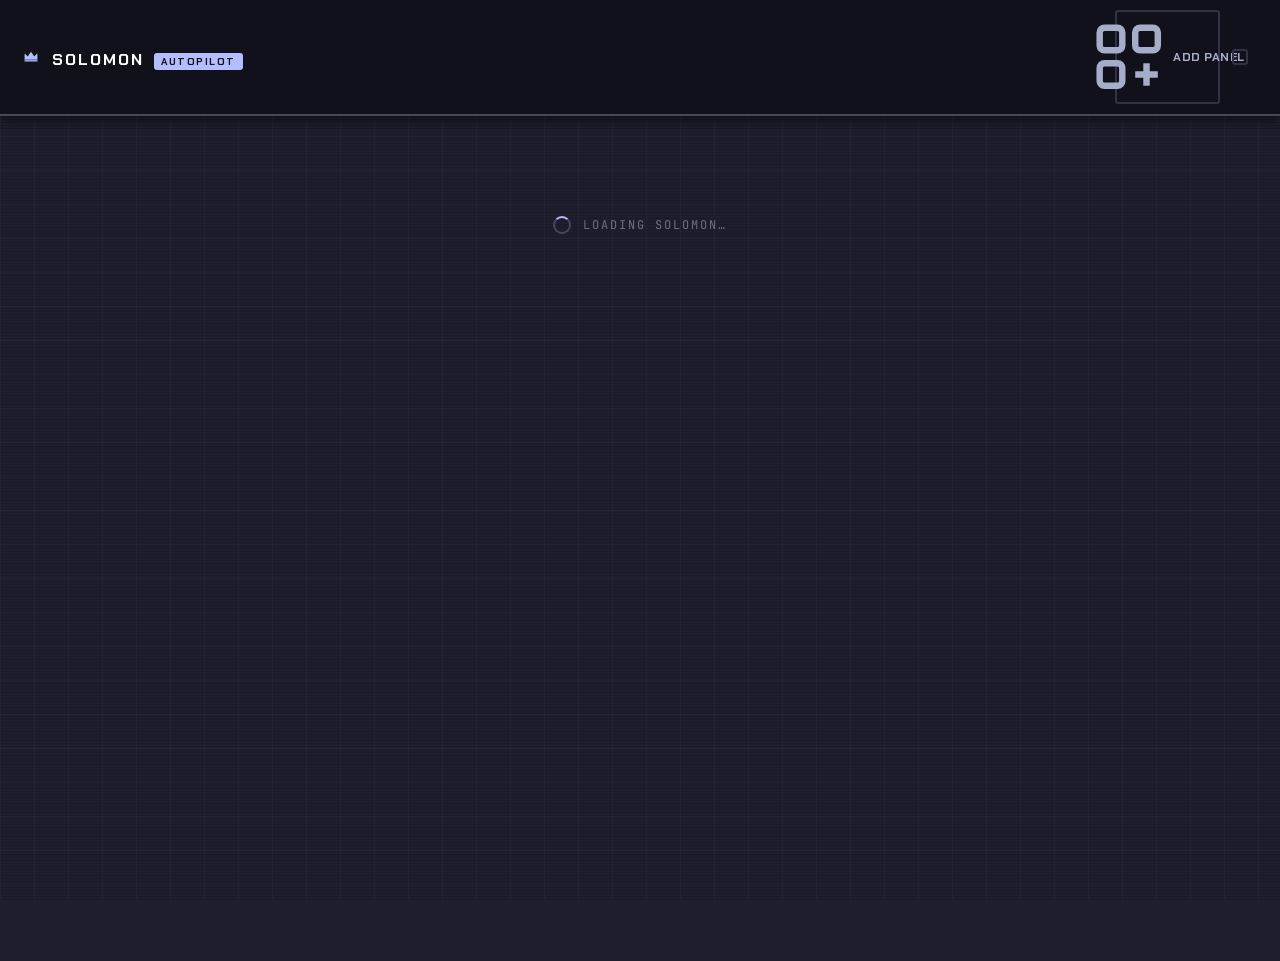
==== commit 1ae2a6cb: "a11y(web): add keyboard skip-link and honour prefers-reduced-motion" ====
--- a/web/index.html
+++ b/web/index.html
@@ -11,6 +11,7 @@
   <link rel="stylesheet" href="styles.css" />
 </head>
 <body>
+  <a class="skip-link" href="#workspace">Skip to main content</a>
   <!-- blueprint grid backdrop -->
   <div class="aurora" aria-hidden="true"><span></span><span></span><span></span></div>
 
--- a/web/styles.css
+++ b/web/styles.css
@@ -1,10 +1,9 @@
-/* Solomon Autopilot Console — Modern Cyberbrutalist Operator Deck.
-   Hard edges, 2px stroke borders, solid 3D offset shadows, operator cyberbrutalist palette
-   (#1e1e2e background, #b4befe primary, #a6e3a1 ok, #f38ba8 err, #f9e2af warn, #89dceb sleep).
-   Typography: Chakra Petch display + JetBrains Mono data. */
+/* Solomon Autopilot Console — Pixel-Perfect Cyberbrutalist Operator Deck.
+   Complete styling coverage for loops, fleet cards, metrics, PRs, forms, logs, and controls.
+   Hard 2px stroke borders, 3D offset shadows, crisp Chakra Petch & JetBrains Mono typography. */
 
 :root {
-  --bg-0: #11111b;           /* deepest */
+  --bg-0: #11111b;           /* deepest console background */
   --bg-1: #1e1e2e;           /* main console canvas */
   --bg-2: #181825;           /* panel card surface */
   --bg-3: #11111b;           /* inset wells (logs, inputs) */
@@ -13,9 +12,10 @@
   --ink-2: #a6adc8;          /* secondary text */
   --ink-3: #6c7086;          /* muted text */
 
-  --prim: #b4befe;           /* primary brand lavender */
+  --prim: #b4befe;           /* lavender primary */
   --prim-bright: #c4cdff;
   --prim-dim: rgba(180, 190, 254, 0.12);
+  --clay: var(--prim);
 
   --ok: #a6e3a1;             /* mint green live */
   --ok-dim: rgba(166, 227, 161, 0.15);
@@ -28,7 +28,7 @@
   --stroke-2: #45475a;
   --stroke-hard: #585b70;
 
-  --r: 3px;                  /* cyberbrutalist: sharp corners */
+  --r: 3px;                  /* sharp corners */
   --r-lg: 4px;
   --r-xl: 6px;
 
@@ -97,39 +97,44 @@
 
 /* ---------- buttons ---------- */
 .btn {
-  display: inline-flex; align-items: center; justify-content: center; gap: 8px;
-  padding: 7px 14px; border-radius: var(--r);
-  font-family: var(--sans); font-size: 13px; font-weight: 700;
-  text-transform: uppercase; letter-spacing: 0.5px;
-  cursor: pointer; transition: all 0.15s var(--ease);
+  display: inline-flex; align-items: center; justify-content: center; gap: 6px;
+  padding: 6px 12px; border-radius: var(--r);
+  font-family: var(--sans); font-size: 12px; font-weight: 700;
+  text-transform: uppercase; letter-spacing: 0.5px; line-height: 1.2;
+  cursor: pointer; transition: all 0.12s var(--ease);
   border: 2px solid var(--stroke-2); background: var(--bg-2); color: var(--ink);
-  box-shadow: var(--shadow-sm);
+  box-shadow: var(--shadow-sm); flex-shrink: 0; white-space: nowrap;
 }
 .btn:hover {
   background: var(--stroke); border-color: var(--prim);
   transform: translate(-1px, -1px); box-shadow: 3px 3px 0 0 rgba(0,0,0,0.7);
 }
 .btn:active { transform: translate(0, 0); box-shadow: 1px 1px 0 0 rgba(0,0,0,0.7); }
+.btn:disabled { opacity: 0.5; cursor: not-allowed; transform: none !important; box-shadow: none !important; }
+
+.btn.sm { padding: 4px 9px; font-size: 11px; }
 .btn.ghost { background: transparent; border-color: var(--stroke); color: var(--ink-2); box-shadow: none; }
 .btn.ghost:hover { background: var(--bg-0); border-color: var(--stroke-2); color: var(--ink); }
-.btn.icon-only { padding: 7px; border-radius: var(--r); }
-.btn.prim {
+.btn.icon-only { padding: 6px; border-radius: var(--r); }
+.btn.prim, .btn.primary {
   background: var(--prim); border-color: var(--prim-bright); color: var(--bg-0);
   box-shadow: var(--shadow-sm);
 }
-.btn.prim:hover { background: var(--prim-bright); color: #000; }
+.btn.prim:hover, .btn.primary:hover { background: var(--prim-bright); color: #000; }
+.btn.danger { background: rgba(243, 139, 168, 0.15); border-color: var(--err); color: var(--err); }
+.btn.danger:hover { background: var(--err); color: #000; }
 .btn.ok { background: rgba(166, 227, 161, 0.15); border-color: var(--ok); color: var(--ok); }
 .btn.err { background: rgba(243, 139, 168, 0.15); border-color: var(--err); color: var(--err); }
-.ic { display: inline-block; vertical-align: middle; stroke: currentColor; fill: none; stroke-width: 2; }
-
-/* ---------- workspace ---------- */
+.ic { display: inline-block; vertical-align: middle; stroke: currentColor; fill: none; stroke-width: 2; flex-shrink: 0; }
+
+/* ---------- workspace & layout ---------- */
 .workspace {
   position: relative; z-index: 1;
   height: calc(100vh - 55px);
   overflow-y: auto;
   padding: 20px;
   display: grid;
-  grid-template-columns: repeat(auto-fill, minmax(400px, 1fr));
+  grid-template-columns: repeat(auto-fill, minmax(420px, 1fr));
   grid-auto-rows: min-content;
   gap: 18px;
   align-content: start;
@@ -137,6 +142,9 @@
 .workspace::-webkit-scrollbar { width: 10px; }
 .workspace::-webkit-scrollbar-track { background: var(--bg-0); }
 .workspace::-webkit-scrollbar-thumb { background: var(--stroke-2); border: 2px solid var(--bg-1); }
+
+.spacer { flex: 1; min-width: 8px; }
+.muted { color: var(--ink-3); font-size: 12px; }
 
 .boot {
   grid-column: 1 / -1; display: flex; gap: 12px; align-items: center; justify-content: center;
@@ -149,7 +157,7 @@
 }
 @keyframes spin { to { transform: rotate(360deg); } }
 
-/* ---------- panels / cards ---------- */
+/* ---------- panels ---------- */
 .panel {
   background: var(--bg-2);
   border: 2px solid var(--stroke-2);
@@ -157,33 +165,61 @@
   box-shadow: var(--shadow);
   overflow: hidden;
   display: flex; flex-direction: column;
-  transition: border-color 0.2s var(--ease);
-}
-.panel:hover {
-  border-color: var(--stroke-hard);
-}
+}
+.panel:hover { border-color: var(--stroke-hard); }
 .panel.span2 { grid-column: span 2; }
+.panel.dragover { border-color: var(--prim); box-shadow: 0 0 15px var(--prim-dim); }
+.panel.dragging { opacity: 0.5; }
 @media (max-width: 900px) { .panel.span2 { grid-column: span 1; } }
 
-.panel-header {
+/* panel header (app.js uses .panel-head) */
+.panel-head {
   display: flex; align-items: center; justify-content: space-between;
-  padding: 10px 16px;
+  padding: 10px 14px;
   background: var(--bg-0);
   border-bottom: 2px solid var(--stroke-2);
+  user-select: none;
 }
 .panel-title {
-  display: flex; align-items: center; gap: 10px;
-  font-weight: 700; font-size: 14px; letter-spacing: 1px; color: var(--ink);
-  text-transform: uppercase;
-}
-.panel-icon {
-  display: flex; align-items: center; justify-content: center;
-  color: var(--prim);
-}
-.panel-controls { display: flex; align-items: center; gap: 6px; }
-.panel-body { padding: 16px; display: flex; flex-direction: column; gap: 12px; flex: 1; }
-
-/* ---------- status badges ---------- */
+  display: flex; align-items: center; gap: 8px;
+  font-weight: 700; font-size: 13px; letter-spacing: 0.8px; color: var(--ink);
+  text-transform: uppercase; overflow: hidden; text-overflow: ellipsis; white-space: nowrap;
+}
+.panel-title span { display: inline-flex; align-items: center; }
+
+.dot-grip {
+  display: inline-flex; align-items: center; justify-content: center;
+  color: var(--stroke-hard); cursor: grab; flex-shrink: 0;
+}
+.dot-grip:active { cursor: grabbing; }
+
+.head-tools {
+  display: flex; align-items: center; gap: 4px; flex-shrink: 0;
+}
+.head-btn {
+  display: inline-flex; align-items: center; justify-content: center;
+  width: 26px; height: 26px; border-radius: var(--r);
+  border: 1px solid var(--stroke-2); background: transparent; color: var(--ink-2);
+  cursor: pointer; transition: all 0.12s var(--ease); padding: 0;
+}
+.head-btn:hover {
+  background: var(--bg-2); color: var(--ink); border-color: var(--prim);
+}
+.head-btn svg { width: 14px; height: 14px; stroke: currentColor; fill: none; stroke-width: 2; }
+
+.panel-body { padding: 16px; display: flex; flex-direction: column; gap: 14px; flex: 1; }
+
+/* ---------- status dots & badges ---------- */
+.dot {
+  width: 8px; height: 8px; border-radius: 50%; display: inline-block; flex-shrink: 0;
+  background: var(--grey);
+}
+.dot.run, .dot.iterating, .dot.starting, .dot.running { background: var(--ok); box-shadow: 0 0 6px var(--ok); }
+.dot.sleep, .dot.sleeping { background: var(--sleep); box-shadow: 0 0 6px var(--sleep); }
+.dot.idle { background: var(--warn); }
+.dot.err, .dot.error { background: var(--err); box-shadow: 0 0 6px var(--err); }
+.dot.grey, .dot.stopped { background: var(--grey); }
+
 .badge {
   display: inline-flex; align-items: center; gap: 6px;
   padding: 3px 8px; border-radius: var(--r);
@@ -196,28 +232,127 @@
 .badge.err { background: rgba(243, 139, 168, 0.12); color: var(--err); }
 .badge.grey { background: rgba(108, 112, 134, 0.12); color: var(--ink-3); }
 
-/* ---------- data wells / code / inputs ---------- */
-.well {
-  background: var(--bg-3);
-  border: 2px solid var(--stroke);
-  border-radius: var(--r);
-  padding: 12px;
-  font-family: var(--mono); font-size: 12px; color: var(--ink-2);
-  overflow-x: auto;
-}
-
-.field { display: flex; flex-direction: column; gap: 6px; }
-.field label { font-size: 12px; font-weight: 700; color: var(--ink-2); text-transform: uppercase; letter-spacing: 0.5px; }
+/* ---------- form fields & grids ---------- */
+.field { display: flex; flex-direction: column; gap: 4px; }
+.field label { font-size: 11px; font-weight: 700; color: var(--ink-2); text-transform: uppercase; letter-spacing: 0.5px; }
 .field input, .field select, .field textarea {
-  width: 100%; padding: 8px 12px;
+  width: 100%; padding: 7px 10px;
   background: var(--bg-3); border: 2px solid var(--stroke-2); border-radius: var(--r);
-  color: var(--ink); font-family: var(--mono); font-size: 13px;
-}
-.field input:focus, .field select:focus, .field textarea:focus {
-  outline: none; border-color: var(--prim);
-}
-
-/* ---------- bento & drawer overlays ---------- */
+  color: var(--ink); font-family: var(--mono); font-size: 12px;
+}
+.field input:focus, .field select:focus, .field textarea:focus { outline: none; border-color: var(--prim); }
+.field.wide { grid-column: span 2; }
+@media (max-width: 600px) { .field.wide { grid-column: span 1; } }
+
+.grid2 {
+  display: grid; grid-template-columns: repeat(2, 1fr); gap: 10px; margin-top: 10px;
+}
+@media (max-width: 600px) { .grid2 { grid-template-columns: 1fr; } }
+
+/* ---------- repo loop items ---------- */
+.loop {
+  background: var(--bg-0); border: 2px solid var(--stroke-2);
+  border-radius: var(--r); padding: 14px; margin-bottom: 12px;
+  display: flex; flex-direction: column; gap: 8px;
+}
+.loop-top {
+  display: flex; align-items: center; gap: 10px; min-height: 28px;
+}
+.loop-name { font-weight: 700; font-size: 14px; color: #ffffff; letter-spacing: 0.5px; }
+.loop-meta { font-family: var(--mono); font-size: 11px; color: var(--ink-2); }
+
+/* ---------- fleet panel & agent bar ---------- */
+.fleet-agent, .autopilot-agent {
+  background: var(--bg-0); border: 2px solid var(--stroke-2); border-radius: var(--r);
+  padding: 12px 16px; display: flex; flex-wrap: wrap; align-items: center; gap: 16px;
+  margin-bottom: 14px;
+}
+.agent-kv { display: flex; flex-direction: column; gap: 2px; }
+.agent-kv span { font-size: 10px; text-transform: uppercase; color: var(--ink-3); font-weight: 700; letter-spacing: 0.5px; }
+.agent-kv b { font-family: var(--mono); font-size: 13px; color: var(--ink); }
+.agent-kv em { font-family: var(--mono); font-size: 10px; color: var(--ink-3); font-style: normal; }
+.agent-kv.ok b { color: var(--ok); }
+.agent-kv.warn b { color: var(--warn); }
+.fleet-agent-actions, .autopilot-actions { margin-left: auto; display: flex; align-items: center; gap: 8px; }
+
+.fleet-note, .autopilot-note { display: flex; gap: 10px; font-size: 11px; color: var(--ink-3); margin-bottom: 12px; font-family: var(--mono); }
+.fleet-note .blind, .autopilot-note .blind { color: var(--warn); }
+
+.fleet-grid, .autopilot-grid { display: grid; grid-template-columns: repeat(auto-fill, minmax(360px, 1fr)); gap: 14px; }
+
+.fcard {
+  background: var(--bg-0); border: 2px solid var(--stroke-2); border-radius: var(--r);
+  padding: 14px; display: flex; flex-direction: column; gap: 10px;
+}
+.fcard.red { border-color: var(--err); }
+.fcard.green { border-color: rgba(166, 227, 161, 0.4); }
+
+.fcard-top { display: flex; align-items: center; gap: 8px; }
+.fcard-name { font-weight: 700; font-size: 14px; color: #ffffff; }
+.fcard-prio { font-family: var(--mono); font-size: 11px; background: var(--bg-2); padding: 2px 6px; border-radius: var(--r); color: var(--ink-2); }
+.fcard-status { font-family: var(--mono); font-size: 11px; font-weight: 700; text-transform: uppercase; margin-left: auto; }
+.fcard-status.green { color: var(--ok); }
+.fcard-status.red { color: var(--err); }
+.fcard-status.grey { color: var(--ink-3); }
+
+.fcard-outcomes { display: flex; flex-wrap: wrap; gap: 12px; background: var(--bg-2); padding: 8px 12px; border-radius: var(--r); border: 1px solid var(--stroke); }
+.fstat { display: flex; flex-direction: column; gap: 1px; min-width: 50px; }
+.fstat b { font-family: var(--mono); font-size: 13px; color: var(--ink); }
+.fstat b.ok { color: var(--ok); }
+.fstat b.err { color: var(--err); }
+.fstat b.warn { color: var(--warn); }
+.fstat span { font-size: 9px; text-transform: uppercase; color: var(--ink-3); font-weight: 700; }
+
+.fcard-probes { display: flex; flex-wrap: wrap; gap: 6px; }
+.probe-chip { font-family: var(--mono); font-size: 10px; padding: 2px 6px; border-radius: var(--r); border: 1px solid var(--stroke); background: var(--bg-2); color: var(--ink-2); }
+.probe-chip.green { border-color: var(--ok); color: var(--ok); }
+.probe-chip.red { border-color: var(--err); color: var(--err); }
+
+.fcard-reasons { font-family: var(--mono); font-size: 11px; color: var(--warn); background: rgba(249, 226, 175, 0.08); padding: 8px; border-radius: var(--r); border: 1px solid rgba(249, 226, 175, 0.2); white-space: pre-wrap; }
+.fcard-reasons.red { color: var(--err); background: rgba(243, 139, 168, 0.08); border-color: rgba(243, 139, 168, 0.2); }
+
+.fleet-job, .fcard-proof { display: flex; flex-direction: column; gap: 2px; font-size: 11px; background: var(--bg-2); padding: 8px; border-radius: var(--r); border: 1px solid var(--stroke); }
+.fleet-job b, .fcard-proof b { font-family: var(--mono); color: var(--prim); font-size: 12px; }
+.fleet-job span, .fcard-proof span { color: var(--ink-2); }
+.fleet-job em, .fcard-proof em { color: var(--ink-3); font-style: normal; }
+
+.fcard-lane { display: flex; align-items: center; gap: 8px; margin-top: 4px; padding-top: 8px; border-top: 1px solid var(--stroke); }
+.lane-meta { font-family: var(--mono); font-size: 11px; color: var(--ink-2); }
+.restart-forbidden { font-family: var(--mono); font-size: 10px; color: var(--err); text-transform: uppercase; font-weight: 700; }
+
+/* ---------- activity panel, sparklines & timelines ---------- */
+.act-head { display: flex; align-items: center; gap: 10px; font-size: 12px; font-weight: 700; margin-bottom: 10px; }
+.act-head select { padding: 5px 10px; background: var(--bg-0); border: 2px solid var(--stroke-2); border-radius: var(--r); color: var(--ink); font-family: var(--mono); }
+
+.act-overview { display: flex; flex-wrap: wrap; align-items: center; justify-content: space-between; gap: 12px; background: var(--bg-0); padding: 10px 14px; border-radius: var(--r); border: 2px solid var(--stroke-2); margin-bottom: 12px; }
+.metrics-row { display: flex; gap: 16px; align-items: center; }
+.mstat { display: flex; flex-direction: column; }
+.mstat-val { font-family: var(--mono); font-size: 14px; font-weight: 700; color: var(--ink); }
+.mstat-lbl { font-size: 10px; text-transform: uppercase; color: var(--ink-3); font-weight: 700; }
+.mstat.ok .mstat-val { color: var(--ok); }
+.mstat.err .mstat-val { color: var(--err); }
+
+.spark { width: 120px; height: 28px; overflow: visible; }
+.spark-area { fill: rgba(180, 190, 254, 0.12); }
+.spark-line { fill: none; stroke: var(--prim); stroke-width: 2; stroke-linecap: round; }
+.spark-bar { fill: var(--err); opacity: 0.8; }
+.spark-empty { fill: var(--ink-3); font-size: 10px; font-family: var(--mono); }
+
+.act-tl { background: var(--bg-0); padding: 10px; border-radius: var(--r); border: 2px solid var(--stroke-2); margin-bottom: 12px; }
+.tl { display: flex; flex-wrap: wrap; gap: 6px; }
+.tl-node { display: inline-flex; align-items: center; justify-content: center; width: 22px; height: 22px; border-radius: var(--r); font-family: var(--mono); font-size: 11px; font-weight: 700; background: rgba(255,255,255,0.05); color: var(--node); border: 1px solid var(--node); }
+.tl-empty { font-family: var(--mono); font-size: 11px; color: var(--ink-3); }
+
+.act-logwrap { background: var(--bg-0); border: 2px solid var(--stroke-2); border-radius: var(--r); padding: 12px; flex: 1; min-height: 220px; display: flex; flex-direction: column; }
+.log { font-family: var(--mono); font-size: 11px; color: var(--ink-2); white-space: pre-wrap; word-break: break-all; margin: 0; overflow-y: auto; max-height: 380px; }
+
+/* ---------- approvals / PR items ---------- */
+.pr { display: flex; align-items: center; gap: 12px; background: var(--bg-0); border: 2px solid var(--stroke-2); border-radius: var(--r); padding: 12px; margin-bottom: 10px; }
+.pr-main { display: flex; flex-direction: column; gap: 2px; }
+.pr-title { font-weight: 700; font-size: 13px; color: #ffffff; }
+.pr-sub { font-family: var(--mono); font-size: 11px; color: var(--ink-3); }
+
+/* ---------- bento popover & drawer overlays ---------- */
 .bento {
   position: absolute; top: 55px; right: 20px; z-index: 100;
   width: 320px; background: var(--bg-0);
@@ -227,15 +362,16 @@
 }
 .bento.hidden { display: none; }
 .bento-item {
+  display: flex; align-items: center; gap: 12px;
   padding: 10px 14px; border-radius: var(--r);
-  background: var(--bg-2); border: 2px solid var(--stroke);
-  cursor: pointer; font-family: var(--sans); font-weight: 700; text-transform: uppercase;
-}
-.bento-item:hover { background: var(--bg-1); border-color: var(--prim); color: var(--prim); }
-
-.scrim {
-  position: fixed; inset: 0; z-index: 150; background: rgba(0, 0, 0, 0.7);
-}
+  background: var(--bg-2); border: 2px solid var(--stroke-2);
+  cursor: pointer; transition: all 0.12s var(--ease);
+}
+.bento-item:hover { background: var(--bg-1); border-color: var(--prim); }
+.bento-item b { display: block; font-size: 12px; color: var(--ink); text-transform: uppercase; font-weight: 700; }
+.bento-item small { display: block; font-size: 10px; color: var(--ink-3); margin-top: 2px; }
+
+.scrim { position: fixed; inset: 0; z-index: 150; background: rgba(0, 0, 0, 0.7); }
 .scrim.hidden { display: none; }
 
 .drawer {
@@ -246,6 +382,28 @@
   padding: 24px; overflow-y: auto;
 }
 .drawer.hidden { display: none; }
+.drawer h3 { margin: 0 0 4px; font-size: 16px; font-weight: 700; text-transform: uppercase; color: #ffffff; }
+.drawer p.sub { margin: 0 0 20px; font-size: 12px; color: var(--ink-3); }
+
+/* ---------- settings drawer elements ---------- */
+.sect { margin-bottom: 20px; display: flex; flex-direction: column; gap: 10px; }
+.sect h4 { margin: 0; font-size: 12px; font-weight: 700; text-transform: uppercase; color: var(--prim); letter-spacing: 0.5px; }
+
+.row { display: flex; align-items: center; gap: 10px; }
+.row .lbl { font-size: 12px; font-weight: 700; color: var(--ink); }
+.row .lbl small { display: block; font-size: 10px; color: var(--ink-3); font-weight: 400; text-transform: none; margin-top: 2px; }
+
+.switch {
+  position: relative; width: 36px; height: 20px; border-radius: 10px;
+  background: var(--stroke-2); border: 1px solid var(--stroke-hard); cursor: pointer; padding: 2px;
+  transition: background 0.2s var(--ease); flex-shrink: 0;
+}
+.switch.on { background: var(--ok); border-color: var(--ok); }
+.switch .knob {
+  display: block; width: 14px; height: 14px; border-radius: 50%; background: #ffffff;
+  transition: transform 0.2s var(--ease);
+}
+.switch.on .knob { transform: translateX(16px); }
 
 .toasts {
   position: fixed; bottom: 20px; right: 20px; z-index: 300;
@@ -257,3 +415,16 @@
   color: var(--ink); font-family: var(--mono); font-size: 12px; font-weight: 700;
   box-shadow: 4px 4px 0 0 rgba(0,0,0,0.7);
 }
+
+
+/* Keyboard accessibility: focus-revealed skip link (matches the blueprint aesthetic). */
+.skip-link{position:absolute;left:-9999px;top:0;z-index:100;padding:8px 14px;background:var(--bg-3);color:var(--ink);border:1px solid var(--prim-dim);border-radius:0 0 6px 0;font:inherit}
+.skip-link:focus,.skip-link:focus-visible{left:0;outline:2px solid var(--prim-bright);outline-offset:2px}
+
+
+/* Accessibility: honour the OS "reduce motion" setting — no spinner spin, no hover easing,
+   no aurora drift. Motion is decorative here, never load-bearing for meaning. */
+@media (prefers-reduced-motion: reduce){
+  *,*::before,*::after{animation-duration:0.001ms !important;animation-iteration-count:1 !important;transition-duration:0.001ms !important;scroll-behavior:auto !important}
+  .aurora span{animation:none !important}
+}
